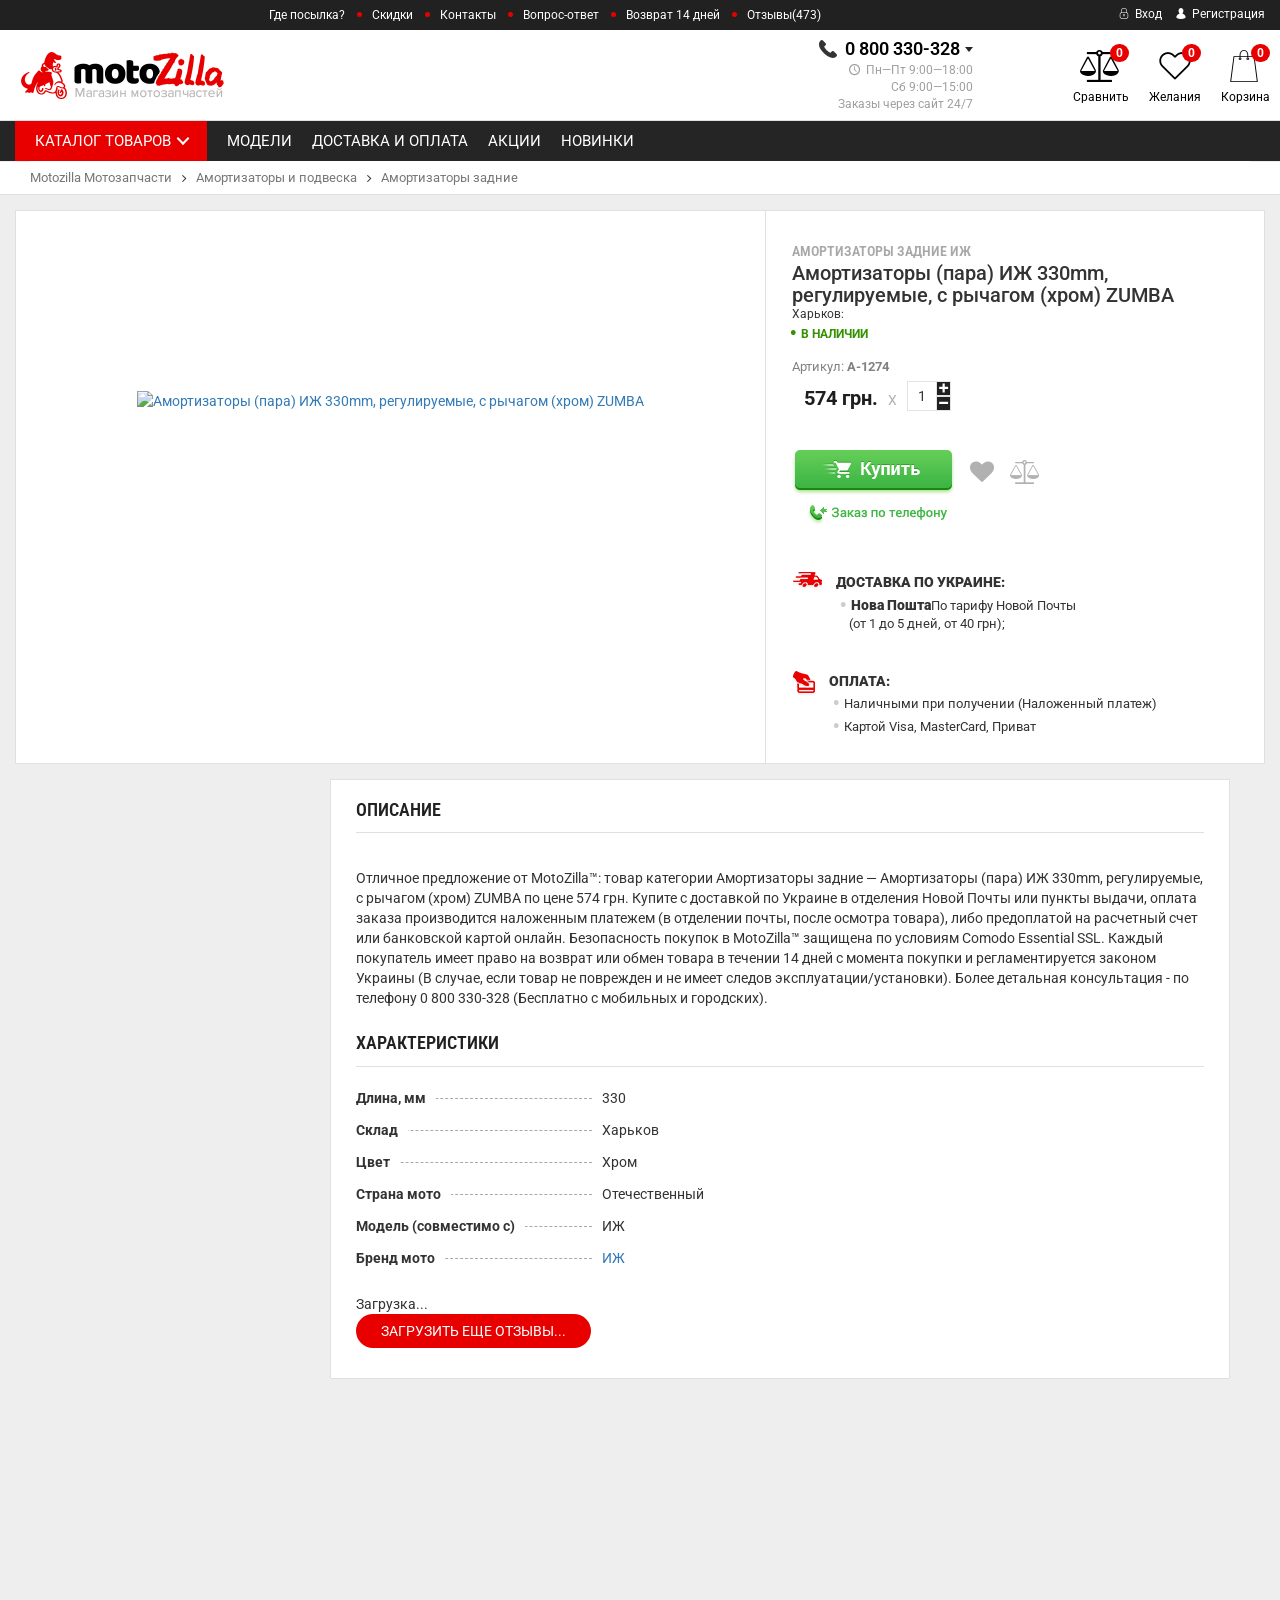
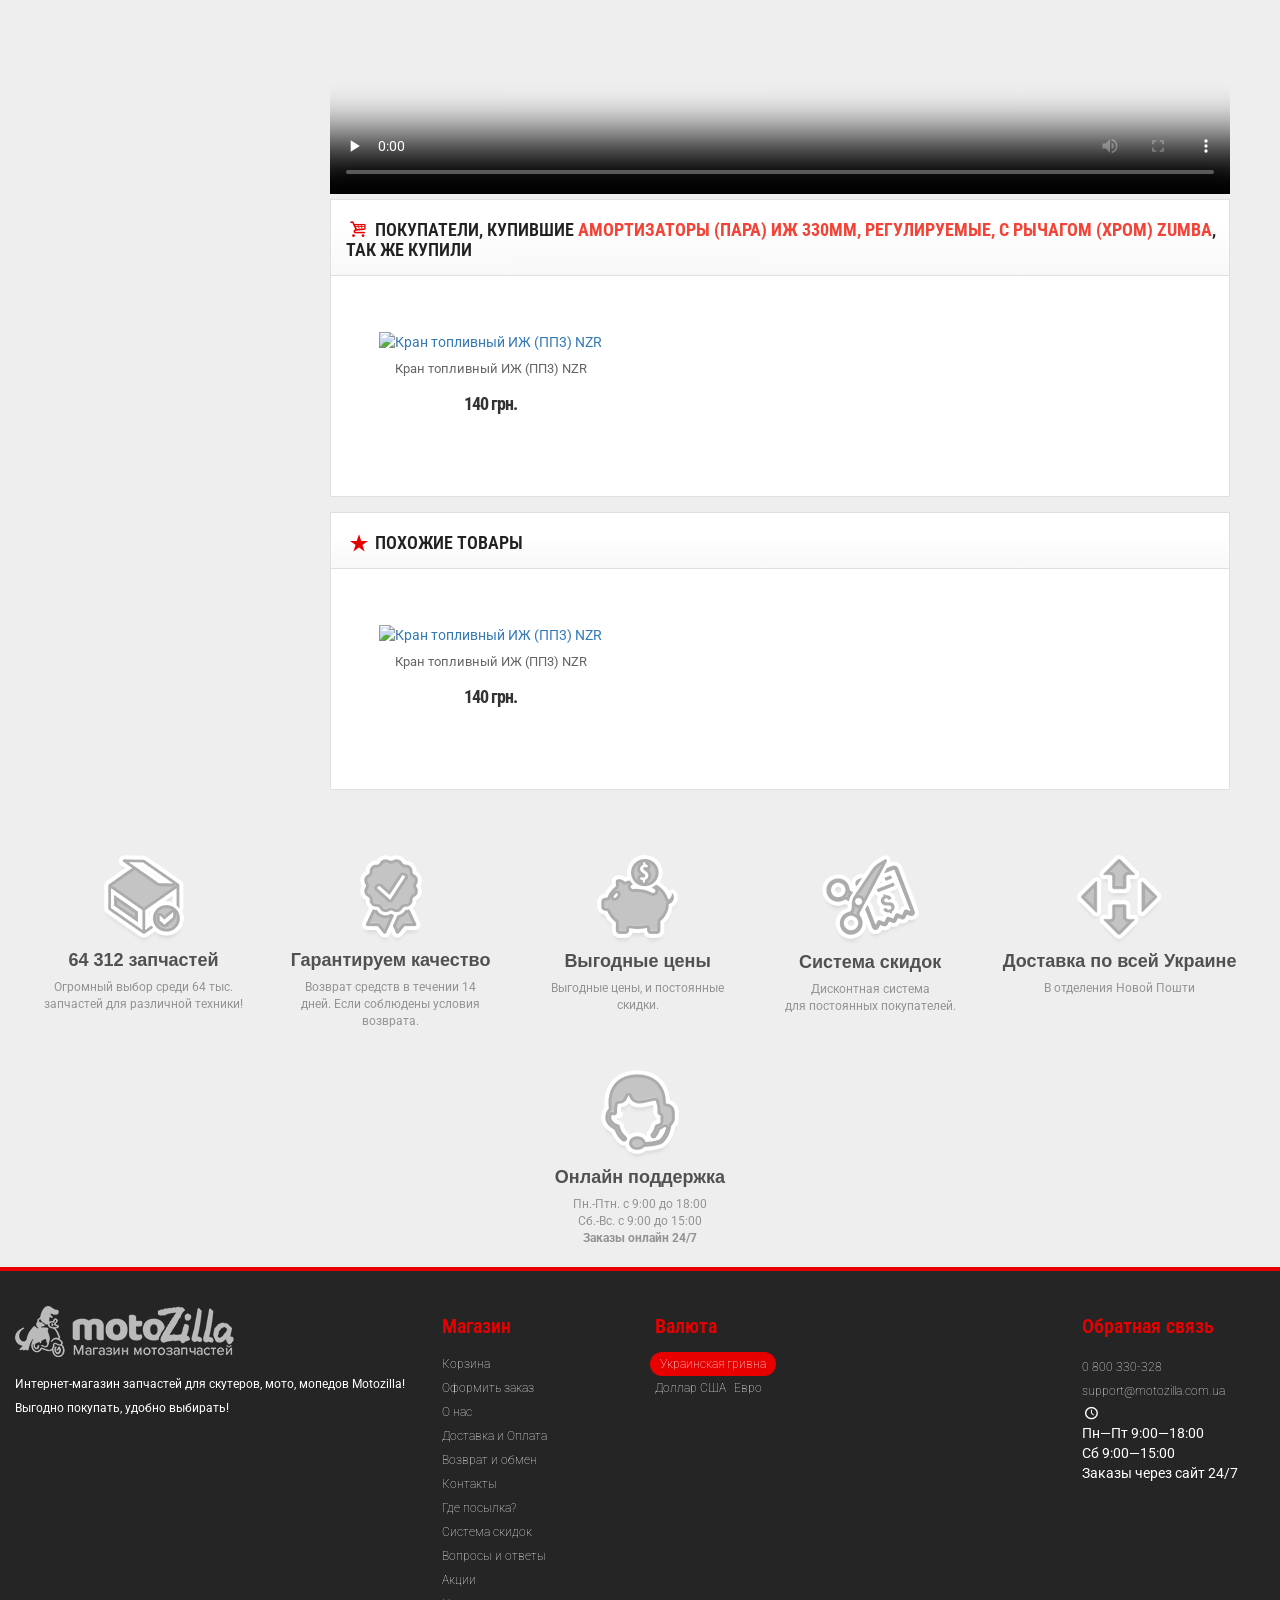
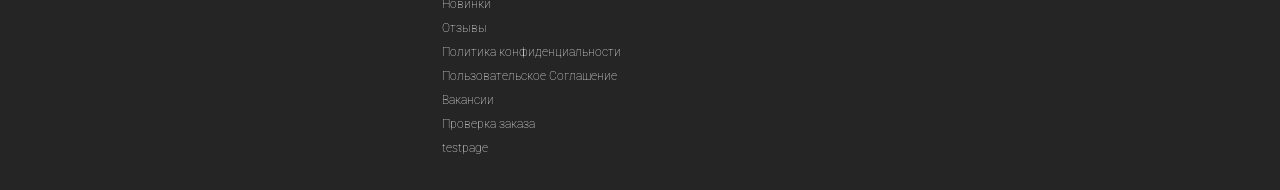
==== moto/products/product/index.html @ 76feca78 "Add files via upload" ====
<!DOCTYPE html>
 <html lang="ru">


 <head>
     <meta http-equiv="Content-Type" content="text/html; charset=utf-8" />
     <meta name="viewport" content="width=device-width, initial-scale=1" />

     <title>🏍️ MotoZilla - Интернет-магазин Мотозапчастей для Китайских мопедов, Японских скутеров и Советских
         мотоциклов</title> <!-- тут невидимый эмоджи перед тайтлом -->
     <meta name="Keywords" content="" />
     <meta name="Description"
         content="⚙️ Запчасти на мопеды, скутера и мотоциклы по Низким Ценам - оптом и в розницу. Интернет-магазин новых деталей для ремонта Японской, Китайской и Советской мототехники. ⭐ Скидки до -30%! ⭐ Быстрая доставка! ⭐ Более 20 тыс. товаров!" />
     <meta name="theme-color" content="#e80000">
     <meta name="verify-reformal" content="30b357a78d118bc564209ee7" />


     <link rel="shortcut icon" href="../../img/favicon.png" />
     <!-- rss -->
     <!-- <link rel="alternate" type="application/rss+xml" title="Motozilla" href="https://motozilla.com.ua/blog/rss/"> -->

     <script src="https://code.jquery.com/jquery-3.5.1.min.js"
         integrity="sha256-9/aliU8dGd2tb6OSsuzixeV4y/faTqgFtohetphbbj0=" crossorigin="anonymous"></script>
     <!--bootstrap -->
     <link href="../../assets/css/bootstrap.min.css" rel="stylesheet" type="text/css" />
     <!--epika styles -->
     <link href="../../assets/css/epica-site.css" rel="stylesheet" type="text/css" />
     <link href="../../assets/css/epika.site.css" rel="stylesheet" type="text/css" />


     <link href="https://fonts.googleapis.com/css?family=Roboto+Condensed:700%7CRoboto:400,700&amp;subset=cyrillic"
         rel="stylesheet">
     <link href="../../assets/plugins/customerreviews/css/customerreviews.css" rel="stylesheet">
     <link href="../../assets/plugins/bdg/css/shopBdgPlugin.css" rel="stylesheet">

     <link href="../../assets/css/remodal.css" rel="stylesheet" type="text/css" />
     <link href="../../assets/css/remodal-default-theme.css" rel="stylesheet" type="text/css" />
     <link href="../../assets/css/navi.css" rel="stylesheet" type="text/css" />
     <link href="../../assets/css/icons.css" rel="stylesheet" type="text/css" />
     <link href="../../assets/css/animate.css" rel="stylesheet" type="text/css" />
     <link rel="stylesheet" href="./assets/plugins/bxslider-4-4.2.12/jquery.bxslider.min.css">

     <script type="text/javascript" src="../../assets/js/jquery-1.11.1.min.js"></script>
     <script type="text/javascript" src="../../assets/js/jquery-migrate-1.2.1.min.js"></script>
     <script type="text/javascript" src="../../assets/js/jquery.maskedinput.min.js"></script>
     <script src="../../assets/plugins/bdg/js/jquery.colorhelpers.js"></script>
     <script src="../../assets/plugins/bdg/js/shopBdgPlugin.js"></script>


     <!-- shop app css -->
     <!-- <link href="/wa-data/public/site/themes/epika/assets/main/reviews.css" rel="stylesheet" />
        <link href="/wa-data/public/shop/themes/epika/assets/sb/jquery.mCustomScrollbar.min.css"
            rel="stylesheet" />
        <script type="text/javascript" src="/wa-apps/shop/js/lazy.load.js?v8.10.0.1593255496"></script>
        <script type="text/javascript"
            src="/wa-data/public/shop/themes/epika/assets/sb/jquery.mCustomScrollbar.concat.min.js?v8.10.0.1593255496">
        </script> -->




     <!-- plugin hook: 'frontend_head' -->

     <link rel="stylesheet" href="../../assets/css/storequickorder.css">
     <style>
         /* Стиль отвечающий за кнопку "Заказать" в диалоговом окне */
         #storequickorder input.submit-button {
             /* width: 96%; margin-left: 2%; - кнопка во всю ширину */
         }


         /* Стиль названий полей в диалоговом окне */
         #storequickorder div.wa-name {
             /* text-align: right; - прижимает название к праву */
         }
     </style>
     <script type="text/javascript" src="../../assets/plugins/storequickorder/js/storequickorder.js">
     </script>
     <script type="text/javascript">
         //function storequickorder_event_order_created() {
         //yaCounterXXXXXX.reachGoal('TARGET_NAME');
         //return true;
         //}
         $(function () {
             $.storequickorder.setOptions({
                 always_show_active_button: false,
                 button_name: "",
                 button_cart_name: "Купить в 1 клик",
                 button_name_not_available: "",
                 window_vert_align: true,
                 window_style_position_absolute: false,
                 window_margin_top: "200",
                 check_stock_delay: "200",
                 yaCounter_enabled: false,
                 ga_enabled: false,
                 yaCounter_id: "",
                 yaCounter_target_name: "",
                 ga_id: "",
                 ga_target_name: ""
             })
         });
     </script>
     <script type="text/javascript">
         document.oncopy = function () {
             var body = document.getElementsByTagName('body')[0],
                 selected, div, template, copytext;

             template = "{copy} мотозилла мотозапчасти - motozilla.com.ua";
             selected = window.getSelection();
             copytext = template.replace('{copy}', selected).replace('{link}', location.href);
             div = document.createElement('div');

             div.style.position = 'absolute';
             div.style.left = '-99999px';

             body.appendChild(div);

             div.innerHTML = copytext;
             selected.selectAllChildren(div);

             setTimeout(function () {
                 body.removeChild(div);
             }, 0);
         };
     </script>
     <script src='../../assets/plugins/vc4phonemask/js/jquery.inputmask.bundle.min.js'></script>
     <script type="text/javascript">
         $(function () {

             $.shopBdgPlugin.init({
                 // расстояние от ярлыка к ярлыку по вертикали в px
                 interval: 35,
                 // уровень прозрачности от 0 до 1
                 transparency: 0.9
             });

         })
     </script>


     <!-- <script>
            (function (w, d, s, h, id) {
                w.roistatProjectId = id;
                w.roistatHost = h;
                var p = d.location.protocol == "https:" ? "https://" : "http://";
                var u = /^.*roistat_visit=[^;]+(.*)?$/.test(d.cookie) ? "/dist/module.js" : "/api/site/1.0/" + id +
                    "/init";
                var js = d.createElement(s);
                js.charset = "UTF-8";
                js.async = 1;
                js.src = p + h + u;
                var js2 = d.getElementsByTagName(s)[0];
                js2.parentNode.insertBefore(js, js2);
            })(window, document, 'script', 'cloud.roistat.com', '95c1de98ad43b6bf8df426286af10719');
        </script> -->



     <!--[if lt IE 9]>
       <script>
           document.createElement('header');
           document.createElement('nav');
           document.createElement('section');
           document.createElement('article');
           document.createElement('aside');
           document.createElement('footer');
           document.createElement('figure');
           document.createElement('hgroup');
           document.createElement('menu');
       </script>
       <![endif]-->
     <!--[if lt IE 8]>
       <script src="http://ie7-js.googlecode.com/svn/version/2.1(beta4)/IE8.js"></script>
       <![endif]-->

     <style>
         .epika .wide_horizontal_menu .cd-dropdown-content>.selected>a {
             color: white
         }

         ;

         .epika header .top-line {
             background: #252525;
         }

         .epika .shop-controls.fixed-pos {
             background-color: #252525;
         }

         .epika header .search-wrapper button {
             background: #252525;
         }

         .epika header .top-line .pages li a:after {
             background-color: #e80000;
         }

         .epika .navigation {
             background-color: #252525;
         }

         .epika .navigation .cd-dropdown-trigger {
             background-color: #e80000;
         }

         .epika footer {
             border-top: 4px solid #e80000;
         }

         .epika header .shop-controls li .badge {
             background-color: #e80000;
         }

         .epika footer {
             background-color: #252525
         }

         .epika footer .widget ul.inline li.selected a {
             background-color: #e80000;
         }

         .epika .button {
             background-color: #e80000;
         }

         .epika .lazyloading-paging .menu-h li.loaded a,
         .lazyloading-paging .menu-h li.selected a {
             background: #e80000;
             border-color: #e80000
         }

         .epika .flexMenu-popup {
             background-color: #252525;
         }

         .epika .cd-dropdown.dropdown-is-active {
             border-bottom-color: #e80000
         }

         .epika .dropdown-menu:before {
             border-color: transparent transparent #252525 transparent;
         }

         .epika header .fly-in-cart .fl-cart-title,
         .epika .cart-body #apply-coupon-code button,
         .scrollbar .handle,
         .ui-slider-horizontal .ui-slider-handle,
         .cd-dropdown-content>.has-children>a.is-active::before,
         .cd-dropdown-content>.has-children>a.is-active::after {
             background: #e80000
         }

         .epika .ui-slider-horizontal .ui-slider-handle:active,
         .epika .cart-form .options .option.selected {
             border-color: #e80000
         }

         @media only screen and (min-width: 1024px) {
             nav .cd-dropdown-content>li.selected>a {
                 background: #e80000;
             }

             .wide_horizontal_menu .flexMenu-viewMore .flexMenu-popup a:hover,
             .wide_horizontal_menu .cd-dropdown-content>li>a:hover {
                 background: #e80000 !important;
             }

             .wide_horizontal_menu .flexMenu-viewMore>a {
                 background: #e80000 !important;
             }
         }


         .epika .dropdown-menu,
         .epika .tags .tag,
         .epika .tags .tag:after {
             background-color: #252525;
         }

         @media only screen and (min-width: 320px) {
             .cd-dropdown {
                 background-color: #252525;
             }
         }

         .epika .dropdown-menu li a:hover,
         .ui-slider-range,
         .epika footer .widget label.selected,
         .epika .cart-form .options .option.selected,
         .epika .tags .tag:hover,
         .epika .tags .tag:hover:after,
         .epika .controls button.add-to-cart-btn,
         .epika .cart-body h1,
         .epika .show-filter-button,
         .epika .cd-dropdown h2,
         .blog .sidebar .search-wrapper button,
         .site .sidebar .search-wrapper button,
         .photo .sidebar .search-wrapper button {
             background-color: #e80000;
         }

         .epika header .fly-in-cart .fly-in-cart-item .item-name a .item-price,
         .epika header .fly-in-cart .fl-cart-in .total .t-discount,
         .epika .cart-body .cart-totals .t-discount,
         .epika .add2cart .price,
         .epika .tabpanel .nav-tabs li.active a,
         .epika .product-information section.related h2 span i,
         .epika .product-information section.related h2 span strong.add-to-cart-btn,
         .epika .breadcrumbs a:hover,
         .blog .content section.post h3 a,
         .epika .remodal .product-info .image-container .go-to-product {
             color: #e80000
         }

         @media only screen and (min-width: 1024px) {
             .cd-dropdown {
                 background-color: white;
             }

             .epika .wide_horizontal_menu .cd-dropdown-content>li>a,
             .epika .navigation ul.pages>li>a {
                 color: ;
             }

             .epika .wide_horizontal_menu .cd-dropdown-content>li>a .more-cat:before,
             .epika .wide_horizontal_menu .cd-dropdown-content>li>a .more-cat:after {
                 background: ;
             }

             .epika .wide_horizontal_menu .cd-dropdown-content>li.flexMenu-viewMore>a {
                 color: white;
             }

             .epika .wide_horizontal_menu .cd-dropdown-content>li.selected>a .more-cat:before,
             .epika .wide_horizontal_menu .cd-dropdown-content>li.selected>a .more-cat:after,
             .epika .wide_horizontal_menu .cd-dropdown-content>li>a.is-active .more-cat:before,
             .epika .wide_horizontal_menu .cd-dropdown-content>li>a.is-active .more-cat:after {
                 background: white;
             }

             .wide_horizontal_menu .cd-dropdown-content>.has-children>a.is-active {
                 background-color: #e80000;
             }

             .no-touch .cd-dropdown-content>li:not(.has-children) a:hover,
             .cd-dropdown-content .cd-dropdown-gallery .cd-dropdown-item,
             .cd-dropdown-content .cd-dropdown-icons .cd-dropdown-item,
             .cd-dropdown-content .cd-secondary-dropdown>li>a,
             .cd-dropdown-content .see-all a,
             .no-touch .cd-dropdown-content .cd-secondary-dropdown a:hover {
                 color: #e80000
             }

             .cd-dropdown-content>.has-children>a.is-active {
                 box-shadow: inset 2px 0 0 #e80000;
                 color: #e80000
             }
         }

         .filter-param .group .item {
             width: 100% !important;
         }

         .epika footer {
             border-color: #e80000
         }

         .epika footer h5 {
             color: #e80000
         }

         .epika footer .widget ul li a:hover,
         .epika footer .widget label:hover {
             color: #ffab02
         }

         .epika footer .widget ul li.selected a:hover,
         .epika footer .widget label.selected:hover {
             color: white
         }

         body.epika {
             background-color: #ffffff
         }

         .catalog-item.outofstock img {
             filter: grayscale(100%);
             opacity: 0.7;
         }
     </style>
     <meta name="wa-expert-hash" content="e46fa5da26aeafb91059933a313fa8dc187370b" />
 </head>

 <body class="epika googlefonts-plugin  ">
     <div style="display:none" class="comparison-preview">
         <div class="wrap">
             <div class="container-fluid">
                 <ul class="products">
                     <li class="compare-control">
                         <div class="flex fl-center compare-button">
                             <div>
                                 <a href="/compare/" class="bt-def white"><span>Сравнить</span></a>
                                 <a href="#" class="bt-def white clear-compare"><span>Очистить</span></a>
                             </div>
                         </div>
                     </li>
                 </ul>
             </div>
         </div>
     </div>


     <!-- Предупреждение в шапке -->



     <header>
         <div class="top-line">
             <div class="container">
                 <div class="row">
                     <div class="e-space apps">




                         <ul class="pages" style="display: initial;">
                             <li class="item"><a href="/gde-posylka/">Где посылка?</a></li>
                             <li class="item"><a href="/sis/">Скидки</a></li>
                             <li class="item"><a href="/kontakty/">Контакты</a></li>
                             <li class="item"><a href="/faq/">Вопрос-ответ</a></li>
                             <li class="item"><a href="/vozvrat/">Возврат 14 дней</a></li>
                             <li class="item"><a href="/otzyvy/">Отзывы(473)</a></li>

                         </ul>

                     </div>

                     <div class="e-space user-login">
                         <!-- user auth -->
                         <ul class="auth">
                             <li><a class="login" href="/login/"><i class="icon-auth"></i> Вход</a></li>
                             <li><a class="login register" href="/signup/"><i class="icon-user"></i> Регистрация</a>
                             </li>
                         </ul>
                     </div>
                 </div>
             </div>
         </div>


         <div class="container">
             <div class="head-controller row">
                 <div class="ep-logo">
                     <h2 class="logo">
                         <a href="/">
                             <img src="../../img/logo.png" alt="Motozilla"
                                 id="logo" />
                         </a>
                     </h2>
                 </div>

                 <div class="ep-contact ">
                     <ul>
                         <li class="ep-phone"><i class="icon-phone"></i>
                             <span class="dropdown-outer"><strong><a class="phone-extra" href="tel:0 800 330-328">0 800
                                         330-328</a></strong><i class="phones-triangle"></i>
                                 <div class="phones-dropdown dropdown">

                                     <a href="tel:+380979950004" class="phone-extra">(097) 99-500-04 <i
                                             class="sprite sprite-kievstar"></i></a>
                                     <a href="tel:+380665650004" class="phone-extra">(066) 56-500-04 <i
                                             class="sprite sprite-vodafone"></i></a><br>
                                     <a href="tel:+380931705691" class="phone-extra">(093) 17-056-91 <i
                                             class="sprite sprite-lifecell"></i></a>
                                     <a href="tel:0443336208" class="phone-extra">044 333-62-08</a>
                                     <a href="mailto:info@motozilla.com.ua" class="email">support@motozilla.com.ua</a>
                                     <span class="green-text">Заказы через сайт 24/7</span>
                                 </div>
                             </span>
                         </li>
                         <li class="ep-worktime"><span class="hint"><i class="icon-clock"></i><!-- Пн—Вс 00:00—23:59,-->
                                 Пн—Пт 9:00—18:00<br>
                                 Сб 9:00—15:00<br>
                                 Заказы через сайт 24/7</span></li>
                         <li></li>
                     </ul>
                 </div>

                 <!-- <div class="js-searchpro__field-wrapper" id="searchpro-field-wrapper-5ef728ed31234" >
		<div class="js-searchpro__field" style="display: none;">
	<div class="searchpro__field">
	<div class="searchpro__field-container js-searchpro__field-container">
		<div class="searchpro__field-input-container">
			<input class="searchpro__field-input js-searchpro__field-input" autocomplete="off"
			       placeholder="Введите запрос..."/>
			<div class="searchpro__field-clear-button js-searchpro__field-clear-button" style="display: none;"></div>
		</div>
				<div class="searchpro__field-button-container">
			<div class="searchpro__field-button js-searchpro__field-button">Найти</div>
		</div>
	</div>
</div>

</div>
<script type="text/javascript">
	(function($) {
		var create_field = function(field) {
			new field('searchpro-field-wrapper-5ef728ed31234', {"dropdown_status":true,"category_status":false,"dropdown_min_length":3,"history_cookie_key":"shop_searchpro_search_history","popular_status":true,"popular_max_count":5,"history_status":true,"history_search_status":true,"history_max_count":5,"clear_button_status":true,"helper_dropdown":{"current":"<div class=\"searchpro__dropdown\">\n\t<div class=\"searchpro__dropdown-group searchpro__dropdown-group-history\">\n\t\t\t\t\t<div class=\"searchpro__dropdown-group-title\">\n\t\t\t\t\u041f\u043e\u043f\u0443\u043b\u044f\u0440\u043d\u044b\u0435 \u0437\u0430\u043f\u0440\u043e\u0441\u044b\n\t\t\t<\/div>\n\t\t\t<div class=\"searchpro__dropdown-group-entities js-searchpro__dropdown-entities\">\n\t\t\t\t\t\t\t\t\t<a class=\"searchpro__dropdown-entity js-searchpro__dropdown-entity\"\n\t\t\t\t\t   data-action=\"value:data-value\" data-value=\"\u044f\u0432\u0430\" href=\"\/search\/%D1%8F%D0%B2%D0%B0\/\">\n\t\t\t\t\t\t\u044f\u0432\u0430\n\n\t\t\t\t\t\t\t\t\t\t\t<\/a>\n\t\t\t\t\t\t\t\t\t<a class=\"searchpro__dropdown-entity js-searchpro__dropdown-entity\"\n\t\t\t\t\t   data-action=\"value:data-value\" data-value=\"suzuki\" href=\"\/search\/suzuki\/\">\n\t\t\t\t\t\tsuzuki\n\n\t\t\t\t\t\t\t\t\t\t\t<\/a>\n\t\t\t\t\t\t\t\t\t<a class=\"searchpro__dropdown-entity js-searchpro__dropdown-entity\"\n\t\t\t\t\t   data-action=\"value:data-value\" data-value=\"\u0438\u0436\" href=\"\/search\/%D0%B8%D0%B6\/\">\n\t\t\t\t\t\t\u0438\u0436\n\n\t\t\t\t\t\t\t\t\t\t\t<\/a>\n\t\t\t\t\t\t\t\t\t<a class=\"searchpro__dropdown-entity js-searchpro__dropdown-entity\"\n\t\t\t\t\t   data-action=\"value:data-value\" data-value=\"\u043f\u043b\u0430\u0441\u0442\u0438\u043a\" href=\"\/search\/%D0%BF%D0%BB%D0%B0%D1%81%D1%82%D0%B8%D0%BA\/\">\n\t\t\t\t\t\t\u043f\u043b\u0430\u0441\u0442\u0438\u043a\n\n\t\t\t\t\t\t\t\t\t\t\t<\/a>\n\t\t\t\t\t\t\t\t\t<a class=\"searchpro__dropdown-entity js-searchpro__dropdown-entity\"\n\t\t\t\t\t   data-action=\"value:data-value\" data-value=\"\u043c\u0438\u043d\u0441\u043a\" href=\"\/search\/%D0%BC%D0%B8%D0%BD%D1%81%D0%BA\/\">\n\t\t\t\t\t\t\u043c\u0438\u043d\u0441\u043a\n\n\t\t\t\t\t\t\t\t\t\t\t<\/a>\n\t\t\t\t\t\t\t<\/div>\n\t\t\t\t<div class=\"js-searchpro__dropdown-history\">\n\t\t\t\t\t<\/div>\n\t<\/div>\n<\/div>\n","template":"<div class=\"searchpro__dropdown\">\n\t<div class=\"searchpro__dropdown-group searchpro__dropdown-group-history\">\n\t\t\t\t\t<div class=\"searchpro__dropdown-group-title\">\n\t\t\t\t\u041f\u043e\u043f\u0443\u043b\u044f\u0440\u043d\u044b\u0435 \u0437\u0430\u043f\u0440\u043e\u0441\u044b\n\t\t\t<\/div>\n\t\t\t<div class=\"searchpro__dropdown-group-entities js-searchpro__dropdown-entities\">\n\t\t\t\t\t\t\t\t\t<a class=\"searchpro__dropdown-entity js-searchpro__dropdown-entity\"\n\t\t\t\t\t   data-action=\"value:data-value\" data-value=\"\u044f\u0432\u0430\" href=\"\/search\/%D1%8F%D0%B2%D0%B0\/\">\n\t\t\t\t\t\t\u044f\u0432\u0430\n\n\t\t\t\t\t\t\t\t\t\t\t<\/a>\n\t\t\t\t\t\t\t\t\t<a class=\"searchpro__dropdown-entity js-searchpro__dropdown-entity\"\n\t\t\t\t\t   data-action=\"value:data-value\" data-value=\"suzuki\" href=\"\/search\/suzuki\/\">\n\t\t\t\t\t\tsuzuki\n\n\t\t\t\t\t\t\t\t\t\t\t<\/a>\n\t\t\t\t\t\t\t\t\t<a class=\"searchpro__dropdown-entity js-searchpro__dropdown-entity\"\n\t\t\t\t\t   data-action=\"value:data-value\" data-value=\"\u0438\u0436\" href=\"\/search\/%D0%B8%D0%B6\/\">\n\t\t\t\t\t\t\u0438\u0436\n\n\t\t\t\t\t\t\t\t\t\t\t<\/a>\n\t\t\t\t\t\t\t\t\t<a class=\"searchpro__dropdown-entity js-searchpro__dropdown-entity\"\n\t\t\t\t\t   data-action=\"value:data-value\" data-value=\"\u043f\u043b\u0430\u0441\u0442\u0438\u043a\" href=\"\/search\/%D0%BF%D0%BB%D0%B0%D1%81%D1%82%D0%B8%D0%BA\/\">\n\t\t\t\t\t\t\u043f\u043b\u0430\u0441\u0442\u0438\u043a\n\n\t\t\t\t\t\t\t\t\t\t\t<\/a>\n\t\t\t\t\t\t\t\t\t<a class=\"searchpro__dropdown-entity js-searchpro__dropdown-entity\"\n\t\t\t\t\t   data-action=\"value:data-value\" data-value=\"\u043c\u0438\u043d\u0441\u043a\" href=\"\/search\/%D0%BC%D0%B8%D0%BD%D1%81%D0%BA\/\">\n\t\t\t\t\t\t\u043c\u0438\u043d\u0441\u043a\n\n\t\t\t\t\t\t\t\t\t\t\t<\/a>\n\t\t\t\t\t\t\t<\/div>\n\t\t\t\t<div class=\"js-searchpro__dropdown-history\">\n\t\t\t\t\t\t\t<div class=\"searchpro__dropdown-group-title\">\n\t\t\t\t\t\u0418\u0441\u0442\u043e\u0440\u0438\u044f \u0437\u0430\u043f\u0440\u043e\u0441\u043e\u0432\n\t\t\t\t<\/div>\n\t\t\t\t<div class=\"searchpro__dropdown-group-entities js-searchpro__dropdown-entities\">\n\t\t\t\t\t\t\t\t\t\t\t<a class=\"searchpro__dropdown-entity js-searchpro__dropdown-entity\"\n\t\t\t\t\t\t   data-action=\"value:data-value\" data-value=\"\" href=\"\/search\/%QUERY%\/\">\n\t\t\t\t\t<span class=\"js-searchpro__dropdown-entity_query\">\n\t\t\t\t\t\t\n\t\t\t\t\t<\/span>\n\t\t\t\t\t\t\t\t\t\t\t\t\t\t\t<div class=\"searchpro__dropdown-entity_delete-button js-searchpro__dropdown-entity_delete-button\">\n\t\t\t\t\t\t\t\t\t\u0423\u0434\u0430\u043b\u0438\u0442\u044c\n\t\t\t\t\t\t\t\t<\/div>\n\t\t\t\t\t\t\t\t\t\t\t\t\t<\/a>\n\t\t\t\t\t\t\t\t\t<\/div>\n\t\t\t\t\t<\/div>\n\t<\/div>\n<\/div>\n"}});
		};

		if(window.shop_searchpro_field) {
			create_field(window.shop_searchpro_field);
			return;
		}

		$(document).on('shop-searchpro-field-loaded', function(e, field) {
			create_field(field);
		});
	})(jQuery);
</script>

	</div>
 <script type="text/javascript" src="https://motozilla.com.ua/searchpro-plugin/config/?v1.2.2.1593256173?1728464379"></script> <script type="text/javascript"> (function() { window.shop_searchpro.loader.loadJs('/wa-apps/shop/plugins/searchpro/js/frontend.field.js?v1.2.2.1593256173', 'field', null); window.shop_searchpro.loader.loadCss('https://motozilla.com.ua/wa-data/public/shop/plugins/searchpro/stylesheet/epika/field.css?1590144546'); window.shop_searchpro.loader.loadCss('https://motozilla.com.ua/wa-data/public/shop/themes/epika/searchpro_plugin_field.css?v1.2.2.1593256173'); })(); </script>  плагин поиска -->
                 <div class="ep-search">
                     <form method="get" action="/search/" class="search search-form">
                         <div class="search-wrapper">
                             <div class="js-searchpro__field-wrapper" id="searchpro-field-wrapper-5ef728ed38929">
                                 <div class="js-searchpro__field" style="display: none;">
                                     <div class="searchpro__field">
                                         <div class="searchpro__field-container js-searchpro__field-container">
                                             <div class="searchpro__field-input-container">
                                                 <input class="searchpro__field-input js-searchpro__field-input"
                                                     autocomplete="off" placeholder="Введите запрос..." />
                                                 <div class="searchpro__field-clear-button js-searchpro__field-clear-button"
                                                     style="display: none;"></div>
                                             </div>
                                             <div class="searchpro__field-button-container">
                                                 <div class="searchpro__field-button js-searchpro__field-button">Найти
                                                 </div>
                                             </div>
                                         </div>
                                     </div>

                                 </div>
                                 <script type="text/javascript">
                                     (function ($) {
                                         var create_field = function (field) {
                                             new field('searchpro-field-wrapper-5ef728ed38929', {
                                                 "dropdown_status": true,
                                                 "category_status": false,
                                                 "dropdown_min_length": 3,
                                                 "history_cookie_key": "shop_searchpro_search_history",
                                                 "popular_status": true,
                                                 "popular_max_count": 5,
                                                 "history_status": true,
                                                 "history_search_status": true,
                                                 "history_max_count": 5,
                                                 "clear_button_status": true,
                                                 "helper_dropdown": {
                                                     "current": "<div class=\"searchpro__dropdown\">\n\t<div class=\"searchpro__dropdown-group searchpro__dropdown-group-history\">\n\t\t\t\t\t<div class=\"searchpro__dropdown-group-title\">\n\t\t\t\t\u041f\u043e\u043f\u0443\u043b\u044f\u0440\u043d\u044b\u0435 \u0437\u0430\u043f\u0440\u043e\u0441\u044b\n\t\t\t<\/div>\n\t\t\t<div class=\"searchpro__dropdown-group-entities js-searchpro__dropdown-entities\">\n\t\t\t\t\t\t\t\t\t<a class=\"searchpro__dropdown-entity js-searchpro__dropdown-entity\"\n\t\t\t\t\t   data-action=\"value:data-value\" data-value=\"\u044f\u0432\u0430\" href=\"\/search\/%D1%8F%D0%B2%D0%B0\/\">\n\t\t\t\t\t\t\u044f\u0432\u0430\n\n\t\t\t\t\t\t\t\t\t\t\t<\/a>\n\t\t\t\t\t\t\t\t\t<a class=\"searchpro__dropdown-entity js-searchpro__dropdown-entity\"\n\t\t\t\t\t   data-action=\"value:data-value\" data-value=\"suzuki\" href=\"\/search\/suzuki\/\">\n\t\t\t\t\t\tsuzuki\n\n\t\t\t\t\t\t\t\t\t\t\t<\/a>\n\t\t\t\t\t\t\t\t\t<a class=\"searchpro__dropdown-entity js-searchpro__dropdown-entity\"\n\t\t\t\t\t   data-action=\"value:data-value\" data-value=\"\u0438\u0436\" href=\"\/search\/%D0%B8%D0%B6\/\">\n\t\t\t\t\t\t\u0438\u0436\n\n\t\t\t\t\t\t\t\t\t\t\t<\/a>\n\t\t\t\t\t\t\t\t\t<a class=\"searchpro__dropdown-entity js-searchpro__dropdown-entity\"\n\t\t\t\t\t   data-action=\"value:data-value\" data-value=\"\u043f\u043b\u0430\u0441\u0442\u0438\u043a\" href=\"\/search\/%D0%BF%D0%BB%D0%B0%D1%81%D1%82%D0%B8%D0%BA\/\">\n\t\t\t\t\t\t\u043f\u043b\u0430\u0441\u0442\u0438\u043a\n\n\t\t\t\t\t\t\t\t\t\t\t<\/a>\n\t\t\t\t\t\t\t\t\t<a class=\"searchpro__dropdown-entity js-searchpro__dropdown-entity\"\n\t\t\t\t\t   data-action=\"value:data-value\" data-value=\"\u043c\u0438\u043d\u0441\u043a\" href=\"\/search\/%D0%BC%D0%B8%D0%BD%D1%81%D0%BA\/\">\n\t\t\t\t\t\t\u043c\u0438\u043d\u0441\u043a\n\n\t\t\t\t\t\t\t\t\t\t\t<\/a>\n\t\t\t\t\t\t\t<\/div>\n\t\t\t\t<div class=\"js-searchpro__dropdown-history\">\n\t\t\t\t\t<\/div>\n\t<\/div>\n<\/div>\n",
                                                     "template": "<div class=\"searchpro__dropdown\">\n\t<div class=\"searchpro__dropdown-group searchpro__dropdown-group-history\">\n\t\t\t\t\t<div class=\"searchpro__dropdown-group-title\">\n\t\t\t\t\u041f\u043e\u043f\u0443\u043b\u044f\u0440\u043d\u044b\u0435 \u0437\u0430\u043f\u0440\u043e\u0441\u044b\n\t\t\t<\/div>\n\t\t\t<div class=\"searchpro__dropdown-group-entities js-searchpro__dropdown-entities\">\n\t\t\t\t\t\t\t\t\t<a class=\"searchpro__dropdown-entity js-searchpro__dropdown-entity\"\n\t\t\t\t\t   data-action=\"value:data-value\" data-value=\"\u044f\u0432\u0430\" href=\"\/search\/%D1%8F%D0%B2%D0%B0\/\">\n\t\t\t\t\t\t\u044f\u0432\u0430\n\n\t\t\t\t\t\t\t\t\t\t\t<\/a>\n\t\t\t\t\t\t\t\t\t<a class=\"searchpro__dropdown-entity js-searchpro__dropdown-entity\"\n\t\t\t\t\t   data-action=\"value:data-value\" data-value=\"suzuki\" href=\"\/search\/suzuki\/\">\n\t\t\t\t\t\tsuzuki\n\n\t\t\t\t\t\t\t\t\t\t\t<\/a>\n\t\t\t\t\t\t\t\t\t<a class=\"searchpro__dropdown-entity js-searchpro__dropdown-entity\"\n\t\t\t\t\t   data-action=\"value:data-value\" data-value=\"\u0438\u0436\" href=\"\/search\/%D0%B8%D0%B6\/\">\n\t\t\t\t\t\t\u0438\u0436\n\n\t\t\t\t\t\t\t\t\t\t\t<\/a>\n\t\t\t\t\t\t\t\t\t<a class=\"searchpro__dropdown-entity js-searchpro__dropdown-entity\"\n\t\t\t\t\t   data-action=\"value:data-value\" data-value=\"\u043f\u043b\u0430\u0441\u0442\u0438\u043a\" href=\"\/search\/%D0%BF%D0%BB%D0%B0%D1%81%D1%82%D0%B8%D0%BA\/\">\n\t\t\t\t\t\t\u043f\u043b\u0430\u0441\u0442\u0438\u043a\n\n\t\t\t\t\t\t\t\t\t\t\t<\/a>\n\t\t\t\t\t\t\t\t\t<a class=\"searchpro__dropdown-entity js-searchpro__dropdown-entity\"\n\t\t\t\t\t   data-action=\"value:data-value\" data-value=\"\u043c\u0438\u043d\u0441\u043a\" href=\"\/search\/%D0%BC%D0%B8%D0%BD%D1%81%D0%BA\/\">\n\t\t\t\t\t\t\u043c\u0438\u043d\u0441\u043a\n\n\t\t\t\t\t\t\t\t\t\t\t<\/a>\n\t\t\t\t\t\t\t<\/div>\n\t\t\t\t<div class=\"js-searchpro__dropdown-history\">\n\t\t\t\t\t\t\t<div class=\"searchpro__dropdown-group-title\">\n\t\t\t\t\t\u0418\u0441\u0442\u043e\u0440\u0438\u044f \u0437\u0430\u043f\u0440\u043e\u0441\u043e\u0432\n\t\t\t\t<\/div>\n\t\t\t\t<div class=\"searchpro__dropdown-group-entities js-searchpro__dropdown-entities\">\n\t\t\t\t\t\t\t\t\t\t\t<a class=\"searchpro__dropdown-entity js-searchpro__dropdown-entity\"\n\t\t\t\t\t\t   data-action=\"value:data-value\" data-value=\"\" href=\"\/search\/%QUERY%\/\">\n\t\t\t\t\t<span class=\"js-searchpro__dropdown-entity_query\">\n\t\t\t\t\t\t\n\t\t\t\t\t<\/span>\n\t\t\t\t\t\t\t\t\t\t\t\t\t\t\t<div class=\"searchpro__dropdown-entity_delete-button js-searchpro__dropdown-entity_delete-button\">\n\t\t\t\t\t\t\t\t\t\u0423\u0434\u0430\u043b\u0438\u0442\u044c\n\t\t\t\t\t\t\t\t<\/div>\n\t\t\t\t\t\t\t\t\t\t\t\t\t<\/a>\n\t\t\t\t\t\t\t\t\t<\/div>\n\t\t\t\t\t<\/div>\n\t<\/div>\n<\/div>\n"
                                                 }
                                             });
                                         };

                                         if (window.shop_searchpro_field) {
                                             create_field(window.shop_searchpro_field);
                                             return;
                                         }

                                         $(document).on('shop-searchpro-field-loaded', function (e, field) {
                                             create_field(field);
                                         });
                                     })(jQuery);
                                 </script>

                             </div>
                             <script type="text/javascript"
                                 src="https://motozilla.com.ua/searchpro-plugin/config/?v1.2.2.1593256173?1734601318">
                             </script>
                             <script type="text/javascript">
                                 (function () {
                                     window.shop_searchpro.loader.loadJs(
                                         '/wa-apps/shop/plugins/searchpro/js/frontend.field.js?v1.2.2.1593256173',
                                         'field', null);
                                     window.shop_searchpro.loader.loadCss(
                                         'https://motozilla.com.ua/wa-data/public/shop/plugins/searchpro/stylesheet/epika/field.css?1590144546'
                                     );
                                     window.shop_searchpro.loader.loadCss(
                                         'https://motozilla.com.ua/wa-data/public/shop/themes/epika/searchpro_plugin_field.css?v1.2.2.1593256173'
                                     );
                                 })();
                             </script>
                             <!-- 
                                                                        <input id="search" type="search" name="query" autocomplete="off"  placeholder="Найти товары">
                        <div id="model_search" style="display:none;">
                            <div class="current">На всё</div>
                            <div class="dropdown">
                                <div class="option">На всё</div>
                                                                    <div class="option">Китай</div>
                                                                    <div class="option">Delta</div>
                                                                    <div class="option">Alpha</div>
                                                                    <div class="option">Советский</div>
                                                            </div>
                        </div>
                        <button type="submit">Поиск</button>
                         -->
                             <div class="autocomplete-container"></div>

                         </div>
                     </form>
                 </div>

                 <div class="ep-controls">
                     <div class="row">
                         <ul class="shop-controls style_2">
                             <li class="login"><a class="login" href="/login/"><i class="icon-user"></i>
                                     <span>Вход</span></a></li>
                             <li id="compare-leash" class="compare ">
                                 <a href="/compare/">
                                     <span class="badge"><strong>0</strong></span>
                                     <i class="icon-balance-scale"></i>
                                     <span class="desc">Сравнить</span>
                                 </a>
                             </li>
                             <li id="ft_favorites" class="wishlist">
                                 <a href="/search/?get=epikafavorites">
                                     <span class="badge"><strong class="count">0</strong></span>
                                     <i class="icon-heart"></i>
                                     <span class="desc">Желания</span>
                                 </a>
                             </li>
                             <li id="cart" class="cart ">
                                 <a href="#" data-href="/cart/">
                                     <span class="badge cart_count"><strong class="count">0</strong></span>
                                     <i class="icon-shopicon"></i>
                                     <strong class="cart-total" style="font-size: 0;">0 грн.</strong>
                                     <span class="desc">Корзина</span>
                                     <div class="fly-in-mini-cart" style="display: none">
                                         <div class="fly-in-cart">
                                         </div>
                                     </div>
                                 </a>
                             </li>
                         </ul>
                     </div>
                 </div>

             </div>
         </div>
     </header>

     <section class="navigation ">
         <h2 style="display: none">Навигация</h2>
         <div class="container">
             <div class="row">
                 <div class="col-lg-12">
                     <div class="cd-dropdown-wrapper compact_view">
                         <a class="cd-dropdown-trigger" href="#0">Каталог товаров</a>
                         <nav class="cd-dropdown">
                             <h2>Каталог товаров</h2>
                             <a href="#0" class="cd-close">Close</a>
                             <ul class="cd-dropdown-content">

                                 <li class="has-children ">
                                     <a href="/category/zapchasti/"><img class="menulogo"
                                             src="../../img/i_zapchasti.png">
                                         Мотозапчасти <span class="more-cat"></span></a>
                                     <ul class="cd-dropdown-content level-1 default is-hidden">
                                         <li class="go-back"><a href="#0"><span>Назад</span></a></li>
                                         <li class="see-all"><a href="/category/zapchasti/">Смотреть все</a></li>


                                         <li class="has-children">
                                             <a class="cd-dropdown-item" href="/category/Dvigatel/">
                                                 Запчасти двигателя <span class="more-cat"></span> </a>
                                             <ul class="cd-dropdown-content level-2 default is-hidden">
                                                 <li>
                                                     <a class="cd-dropdown-item" href="/category/Porshni/">Поршни </a>
                                                 </li>
                                                 <li>
                                                     <a class="cd-dropdown-item"
                                                         href="/category/Porshnevye-kolca/">Поршневые кольца </a>
                                                 </li>
                                                 <li>
                                                     <a class="cd-dropdown-item"
                                                         href="/category/Porshni-v-sbore/">Поршневые и ЦПГ </a>
                                                 </li>
                                                 <li class="has-children">
                                                     <a class="cd-dropdown-item"
                                                         href="/category/Prokladki-dvigatelja/">Прокладки двигателя
                                                         <span class="more-cat"></span></a>
                                                     <ul class="level-3 default is-hidden">
                                                         <li class="go-back"><a href="#0"><span>Прокладки
                                                                     двигателя</span></a></li>


                                                         <li><a href="/category/prokladki-tsilindra/">Прокладки
                                                                 цилиндра</a></li>
                                                         <li><a href="/category/nabor-prokladok-dvigatelya/">Набор
                                                                 прокладок двигателя</a></li>
                                                         <li><a href="/category/prokladki-golovki-tsilindra/">Прокладки
                                                                 головки цилиндра</a></li>
                                                         <li><a href="/category/prokladki-kartera/">Прокладки
                                                                 картера</a></li>
                                                         <li><a href="/category/prokladki-kryshki-golovki-tsilindra/">Прокладки
                                                                 крышки головки цилиндра</a></li>
                                                         <li><a href="/category/prokladka-kryshki-maslootdelitelnoy/">Прокладка
                                                                 крышки маслоотделительной</a></li>
                                                         <li><a href="/category/prokladki-vodyanoy-pompy/">Прокладки
                                                                 водяной помпы</a></li>
                                                     </ul>
                                                 </li>
                                                 <li class="has-children">
                                                     <a class="cd-dropdown-item"
                                                         href="/category/Kolenvaly-i-shatuny/">Коленвалы и шатуны <span
                                                             class="more-cat"></span></a>
                                                     <ul class="level-3 default is-hidden">
                                                         <li class="go-back"><a href="#0"><span>Коленвалы и
                                                                     шатуны</span></a></li>


                                                         <li><a href="/category/shponki-kolenvala/">Шпонки коленвала</a>
                                                         </li>
                                                         <li><a href="/category/remkomplekt-shatuna/">Ремкомплект
                                                                 шатуна</a></li>
                                                         <li><a href="/category/vtulki-verkhney-golovki-shatuna/">Втулки
                                                                 верхней головки шатуна</a></li>
                                                     </ul>
                                                 </li>
                                                 <li class="has-children">
                                                     <a class="cd-dropdown-item"
                                                         href="/category/Golovki-cilindra/">Головки цилиндра <span
                                                             class="more-cat"></span></a>
                                                     <ul class="level-3 default is-hidden">
                                                         <li class="go-back"><a href="#0"><span>Головки
                                                                     цилиндра</span></a></li>


                                                         <li><a href="/category/napravlyayushchie-golovki-tsilindra/">Направляющие
                                                                 головки цилиндра</a></li>
                                                     </ul>
                                                 </li>
                                                 <li class="has-children">
                                                     <a class="cd-dropdown-item" href="/category/Cepi-dvigatelja/">Цепи
                                                         двигателя <span class="more-cat"></span></a>
                                                     <ul class="level-3 default is-hidden">
                                                         <li class="go-back"><a href="#0"><span>Цепи
                                                                     двигателя</span></a></li>


                                                         <li><a href="/category/natyazhitel-tsepi-grm/">Натяжитель цепи
                                                                 ГРМ и резинки натяжителя</a></li>
                                                     </ul>
                                                 </li>
                                                 <li class="has-children">
                                                     <a class="cd-dropdown-item"
                                                         href="/category/Klapany-dvigatelja/">Клапаны двигателя <span
                                                             class="more-cat"></span></a>
                                                     <ul class="level-3 default is-hidden">
                                                         <li class="go-back"><a href="#0"><span>Клапаны
                                                                     двигателя</span></a></li>


                                                         <li><a href="/category/kryshki-regulirovki-klapanov/">Крышки
                                                                 регулировки клапанов</a></li>
                                                         <li><a href="/category/napravlyayushchie-klapanov/">Направляющие
                                                                 клапанов</a></li>
                                                         <li><a href="/category/pruzhiny-klapanov/">Пружины клапанов</a>
                                                         </li>
                                                     </ul>
                                                 </li>
                                                 <li class="has-children">
                                                     <a class="cd-dropdown-item"
                                                         href="/category/Raspredvaly-dvigatelja/">Распредвалы двигателя
                                                         <span class="more-cat"></span></a>
                                                     <ul class="level-3 default is-hidden">
                                                         <li class="go-back"><a href="#0"><span>Распредвалы
                                                                     двигателя</span></a></li>


                                                         <li><a href="/category/postel-raspredvala/">Постель
                                                                 распредвала</a></li>
                                                     </ul>
                                                 </li>
                                                 <li>
                                                     <a class="cd-dropdown-item"
                                                         href="/category/Maslonasosy-i-smezhnoe/">Маслонасосы и смежное
                                                     </a>
                                                 </li>
                                                 <li class="has-children">
                                                     <a class="cd-dropdown-item"
                                                         href="/category/Kartera-i-kryshki-kartera/">Картера и крышки
                                                         картера <span class="more-cat"></span></a>
                                                     <ul class="level-3 default is-hidden">
                                                         <li class="go-back"><a href="#0"><span>Картера и крышки
                                                                     картера</span></a></li>


                                                         <li><a href="/category/napravlyayushchie-kartera/">Направляющие
                                                                 картера</a></li>
                                                     </ul>
                                                 </li>
                                                 <li>
                                                     <a class="cd-dropdown-item"
                                                         href="/category/maslyanye-shchupy-i-kryshki/">Масляные щупы и
                                                         крышки </a>
                                                 </li>
                                                 <li>
                                                     <a class="cd-dropdown-item"
                                                         href="/category/Dvigateli-v-sbore/">Двигатели в сборе </a>
                                                 </li>
                                                 <li>
                                                     <a class="cd-dropdown-item"
                                                         href="/category/shpilki-tsilindra/">Шпильки цилиндра </a>
                                                 </li>
                                                 <li>
                                                     <a class="cd-dropdown-item"
                                                         href="/category/koromysla-klapanov/">Коромысла клапанов </a>
                                                 </li>
                                                 <li>
                                                     <a class="cd-dropdown-item"
                                                         href="/category/zvezdy-privoda-grm/">Звезды моторные привода
                                                         ГРМ и коленвала </a>
                                                 </li>
                                                 <li>
                                                     <a class="cd-dropdown-item"
                                                         href="/category/paltsy-porshnya/">Пальцы поршня и шатуна </a>
                                                 </li>
                                                 <li>
                                                     <a class="cd-dropdown-item"
                                                         href="/category/uspokoiteli-tsepi/">Успокоители цепи </a>
                                                 </li>
                                                 <li>
                                                     <a class="cd-dropdown-item"
                                                         href="/category/vkladyshi-shatuna/">Вкладыши шатуна </a>
                                                 </li>
                                                 <li class="has-children">
                                                     <a class="cd-dropdown-item"
                                                         href="/category/privod-maslonasosa/">Привод маслонасоса <span
                                                             class="more-cat"></span></a>
                                                     <ul class="level-3 default is-hidden">
                                                         <li class="go-back"><a href="#0"><span>Привод
                                                                     маслонасоса</span></a></li>


                                                         <li><a href="/category/zvezda-privoda-maslonasosa/">Звезда
                                                                 привода маслонасоса</a></li>
                                                         <li><a href="/category/shesternya-privoda-maslonasosa/">Шестерня
                                                                 привода маслонасоса</a></li>
                                                     </ul>
                                                 </li>
                                                 <li>
                                                     <a class="cd-dropdown-item"
                                                         href="/category/glazki-urovnya-masla/">Глазки уровня масла </a>
                                                 </li>
                                                 <li class="has-children">
                                                     <a class="cd-dropdown-item"
                                                         href="/category/vodyanaya-pompa/">Водяная помпа <span
                                                             class="more-cat"></span></a>
                                                     <ul class="level-3 default is-hidden">
                                                         <li class="go-back"><a href="#0"><span>Водяная помпа</span></a>
                                                         </li>


                                                         <li><a href="/category/remkomplekt-vodyanoy-pompy/">Ремкомплект
                                                                 водяной помпы</a></li>
                                                     </ul>
                                                 </li>
                                                 <li>
                                                     <a class="cd-dropdown-item"
                                                         href="/category/tolkateli-grm/">Толкатели ГРМ </a>
                                                 </li>
                                             </ul>
                                         <li class="has-children">
                                             <a class="cd-dropdown-item" href="/category/elektrika/">
                                                 Электрика <span class="more-cat"></span> </a>
                                             <ul class="cd-dropdown-content level-2 default is-hidden">
                                                 <li class="has-children">
                                                     <a class="cd-dropdown-item"
                                                         href="/category/Svechi-zazhiganija/">Свечи зажигания <span
                                                             class="more-cat"></span></a>
                                                     <ul class="level-3 default is-hidden">
                                                         <li class="go-back"><a href="#0"><span>Свечи
                                                                     зажигания</span></a></li>


                                                         <li><a href="/category/nasvechniki/">Насвечники и
                                                                 бронепровода</a></li>
                                                     </ul>
                                                 </li>
                                                 <li class="has-children">
                                                     <a class="cd-dropdown-item"
                                                         href="/category/Generatory-i-magneto/">Генераторы и магнето
                                                         <span class="more-cat"></span></a>
                                                     <ul class="level-3 default is-hidden">
                                                         <li class="go-back"><a href="#0"><span>Генераторы и
                                                                     магнето</span></a></li>


                                                         <li><a href="/category/kryshka-generatora/">Крышка
                                                                 генератора</a></li>
                                                         <li><a href="/category/nakladki-kryshki-generatora/">Накладки
                                                                 крышки генератора</a></li>
                                                         <li><a href="/category/kozhukh-generatora/">Кожух
                                                                 генератора</a></li>
                                                         <li><a href="/category/plastiny-krepleniya-generatora/">Пластины
                                                                 крепления генератора</a></li>
                                                         <li><a href="/category/prokladki-generatora/">Прокладки
                                                                 генератора</a></li>
                                                         <li><a
                                                                 href="/category/rezinka-zashchitnaya-provoda-generatora/">Резинка
                                                                 защитная (провода генератора)</a></li>
                                                     </ul>
                                                 </li>
                                                 <li>
                                                     <a class="cd-dropdown-item" href="/category/Rele/">Реле </a>
                                                 </li>
                                                 <li>
                                                     <a class="cd-dropdown-item"
                                                         href="/category/Kommutatory/">Коммутаторы </a>
                                                 </li>
                                                 <li>
                                                     <a class="cd-dropdown-item" href="/category/ket/">Комутаторы КЭТ
                                                     </a>
                                                 </li>
                                                 <li>
                                                     <a class="cd-dropdown-item"
                                                         href="/category/Zamki-zazhiganija/">Замки зажигания </a>
                                                 </li>
                                                 <li>
                                                     <a class="cd-dropdown-item"
                                                         href="/category/Katushki-zazhiganija/">Катушки зажигания </a>
                                                 </li>
                                                 <li class="has-children">
                                                     <a class="cd-dropdown-item"
                                                         href="/category/Akkumuljatory/">Аккумуляторы <span
                                                             class="more-cat"></span></a>
                                                     <ul class="level-3 default is-hidden">
                                                         <li class="go-back"><a href="#0"><span>Аккумуляторы</span></a>
                                                         </li>


                                                         <li><a href="/category/klemy/">Клемы</a></li>
                                                     </ul>
                                                 </li>
                                                 <li>
                                                     <a class="cd-dropdown-item" href="/category/Startery/">Стартеры
                                                     </a>
                                                 </li>
                                                 <li>
                                                     <a class="cd-dropdown-item" href="/category/Datchiki/">Датчики </a>
                                                 </li>
                                                 <li>
                                                     <a class="cd-dropdown-item" href="/category/Zvuk-i-signaly/">Звук и
                                                         сигналы </a>
                                                 </li>
                                                 <li class="has-children">
                                                     <a class="cd-dropdown-item"
                                                         href="/category/Paneli-priborov-shhitki-spidometra/">Панели
                                                         приборов (щитки) спидометра <span class="more-cat"></span></a>
                                                     <ul class="level-3 default is-hidden">
                                                         <li class="go-back"><a href="#0"><span>Панели приборов (щитки)
                                                                     спидометра</span></a></li>


                                                         <li><a href="/category/glazki-paneli-priborov/">Глазки панели
                                                                 приборов</a></li>
                                                         <li><a href="/category/gnezdo-paneli-priborov/">Гнездо панели
                                                                 приборов</a></li>
                                                         <li><a href="/category/kronshteyn-paneli-priborov/">Кронштейн
                                                                 панели приборов</a></li>
                                                     </ul>
                                                 </li>
                                                 <li>
                                                     <a class="cd-dropdown-item"
                                                         href="/category/Jelektroprovodka/">Электропроводка </a>
                                                 </li>
                                                 <li>
                                                     <a class="cd-dropdown-item"
                                                         href="/category/kontsevye-vyklyuchateli/">Концевые выключатели
                                                     </a>
                                                 </li>
                                                 <li>
                                                     <a class="cd-dropdown-item" href="/category/konnektory/">Коннекторы
                                                         и разъемы </a>
                                                 </li>
                                                 <li>
                                                     <a class="cd-dropdown-item"
                                                         href="/category/shchetki-generatora/">Щетки генератора </a>
                                                 </li>
                                                 <li>
                                                     <a class="cd-dropdown-item"
                                                         href="/category/kontaktnyy-preryvatel/">Контактный прерыватель
                                                     </a>
                                                 </li>
                                                 <li>
                                                     <a class="cd-dropdown-item"
                                                         href="/category/kontakty-zazhiganiya/">Контакты зажигания </a>
                                                 </li>
                                                 <li class="has-children">
                                                     <a class="cd-dropdown-item" href="/category/pmk/">ПМК (прерыватель
                                                         механический контактный) <span class="more-cat"></span></a>
                                                     <ul class="level-3 default is-hidden">
                                                         <li class="go-back"><a href="#0"><span>ПМК (прерыватель
                                                                     механический контактный)</span></a></li>


                                                         <li><a href="/category/remkomplekt-pmk/">Ремкомплект ПМК</a>
                                                         </li>
                                                     </ul>
                                                 </li>
                                                 <li>
                                                     <a class="cd-dropdown-item"
                                                         href="/category/zazhiganie-elektronnoe/">Зажигание электронное
                                                     </a>
                                                 </li>
                                                 <li>
                                                     <a class="cd-dropdown-item"
                                                         href="/category/kondensatory/">Конденсаторы </a>
                                                 </li>
                                                 <li>
                                                     <a class="cd-dropdown-item" href="/category/bloki-rozzhiga/">Блоки
                                                         розжига </a>
                                                 </li>
                                                 <li class="has-children">
                                                     <a class="cd-dropdown-item"
                                                         href="/category/Predohraniteli-i-rezistory/">Предохранители и
                                                         резисторы <span class="more-cat"></span></a>
                                                     <ul class="level-3 default is-hidden">
                                                         <li class="go-back"><a href="#0"><span>Предохранители и
                                                                     резисторы</span></a></li>


                                                         <li><a href="/category/blok-predokhraniteley/">Блок
                                                                 предохранителей</a></li>
                                                     </ul>
                                                 </li>
                                                 <li>
                                                     <a class="cd-dropdown-item" href="/category/bpv/">БПВ (блок
                                                         полупроводниковый выпрямительный) </a>
                                                 </li>
                                                 <li>
                                                     <a class="cd-dropdown-item"
                                                         href="/category/ekstsentrik-preryvatelya-kulachok/">Эксцентрик
                                                         прерывателя (кулачок) </a>
                                                 </li>
                                                 <li>
                                                     <a class="cd-dropdown-item" href="/category/begunki/">Бегунки </a>
                                                 </li>
                                                 <li>
                                                     <a class="cd-dropdown-item" href="/category/pult-provodnoy/">Пульт
                                                         проводной дистанционного управления (ППДУ) </a>
                                                 </li>
                                                 <li>
                                                     <a class="cd-dropdown-item"
                                                         href="/category/tsyfrovye-voltmetry/">Цифровые вольтметры </a>
                                                 </li>
                                                 <li>
                                                     <a class="cd-dropdown-item"
                                                         href="/category/guzhony-golovki/">Гужоны головки для свечи </a>
                                                 </li>
                                                 <li>
                                                     <a class="cd-dropdown-item" href="/category/platy/">Платы </a>
                                                 </li>
                                             </ul>
                                         <li class="has-children">
                                             <a class="cd-dropdown-item" href="/category/Lampy-i-svet/">
                                                 Лампы и свет <span class="more-cat"></span> </a>
                                             <ul class="cd-dropdown-content level-2 default is-hidden">
                                                 <li>
                                                     <a class="cd-dropdown-item"
                                                         href="/category/Lampy-nakalivanija/">Лампы накаливания </a>
                                                 </li>
                                                 <li class="has-children">
                                                     <a class="cd-dropdown-item" href="/category/Ksenon/">Ксенон <span
                                                             class="more-cat"></span></a>
                                                     <ul class="level-3 default is-hidden">
                                                         <li class="go-back"><a href="#0"><span>Ксенон</span></a></li>


                                                         <li><a href="/category/remkomplekt-provodki-ksenona/">Ремкомплект
                                                                 проводки ксенона</a></li>
                                                     </ul>
                                                 </li>
                                                 <li>
                                                     <a class="cd-dropdown-item" href="/category/biksenon/">Биксенон
                                                     </a>
                                                 </li>
                                                 <li>
                                                     <a class="cd-dropdown-item"
                                                         href="/category/Povoroty-v-sbore-i-stekla/">Повороты в сборе и
                                                         стекла </a>
                                                 </li>
                                                 <li>
                                                     <a class="cd-dropdown-item"
                                                         href="/category/stop-signaly-v-sbore-i-stekla/">Стоп-сигналы в
                                                         сборе и стекла </a>
                                                 </li>
                                                 <li class="has-children">
                                                     <a class="cd-dropdown-item"
                                                         href="/category/Fary-v-sbore-i-stekla/">Фары в сборе и стекла
                                                         <span class="more-cat"></span></a>
                                                     <ul class="level-3 default is-hidden">
                                                         <li class="go-back"><a href="#0"><span>Фары в сборе и
                                                                     стекла</span></a></li>


                                                         <li><a href="/category/steklo-fary/">Стекло фары</a></li>
                                                         <li><a href="/category/obod-fary/">Обод фары</a></li>
                                                     </ul>
                                                 </li>
                                                 <li>
                                                     <a class="cd-dropdown-item" href="/category/Diodnye-lampy/">Диодные
                                                         лампы </a>
                                                 </li>
                                                 <li>
                                                     <a class="cd-dropdown-item"
                                                         href="/category/dnevnye-khodovye-ogni/">Дневные ходовые огни
                                                     </a>
                                                 </li>
                                                 <li>
                                                     <a class="cd-dropdown-item"
                                                         href="/category/beztsokolnye-lampy/">Безцокольные лампы </a>
                                                 </li>
                                                 <li>
                                                     <a class="cd-dropdown-item" href="/category/Patrony-lamp/">Патроны
                                                         ламп </a>
                                                 </li>
                                                 <li>
                                                     <a class="cd-dropdown-item"
                                                         href="/category/Kreplenie-far/">Крепление фар </a>
                                                 </li>
                                             </ul>
                                         <li class="has-children">
                                             <a class="cd-dropdown-item" href="/category/Variatory-i-reduktory/">
                                                 Вариаторы и редукторы <span class="more-cat"></span> </a>
                                             <ul class="cd-dropdown-content level-2 default is-hidden">
                                                 <li>
                                                     <a class="cd-dropdown-item" href="/category/Remni-variatora/">Ремни
                                                         вариатора </a>
                                                 </li>
                                                 <li>
                                                     <a class="cd-dropdown-item"
                                                         href="/category/Roliki-variatora/">Ролики вариатора </a>
                                                 </li>
                                                 <li>
                                                     <a class="cd-dropdown-item"
                                                         href="/category/Perednie-variatory/">Передние вариаторы </a>
                                                 </li>
                                                 <li>
                                                     <a class="cd-dropdown-item"
                                                         href="/category/Zadnie-variatory/">Задние вариаторы </a>
                                                 </li>
                                                 <li>
                                                     <a class="cd-dropdown-item"
                                                         href="/category/Krylchatki-i-shheki-variatora/">Крыльчатки и
                                                         щеки вариатора </a>
                                                 </li>
                                                 <li>
                                                     <a class="cd-dropdown-item"
                                                         href="/category/Skolziteli-slayderi/">Скользители (слайдеры)
                                                     </a>
                                                 </li>
                                                 <li>
                                                     <a class="cd-dropdown-item" href="/category/Reduktory/">Редукторы
                                                     </a>
                                                 </li>
                                                 <li>
                                                     <a class="cd-dropdown-item"
                                                         href="/category/Pruzhiny-variatora/">Пружины вариатора </a>
                                                 </li>
                                                 <li class="has-children">
                                                     <a class="cd-dropdown-item"
                                                         href="/category/kryshki-variatora/">Крышки вариатора <span
                                                             class="more-cat"></span></a>
                                                     <ul class="level-3 default is-hidden">
                                                         <li class="go-back"><a href="#0"><span>Крышки
                                                                     вариатора</span></a></li>


                                                         <li><a href="/category/nakladka-kryshki-variatora/">Накладка
                                                                 крышки вариатора</a></li>
                                                     </ul>
                                                 </li>
                                                 <li>
                                                     <a class="cd-dropdown-item"
                                                         href="/category/paltsy-variatora/">Пальцы вариатора </a>
                                                 </li>
                                                 <li>
                                                     <a class="cd-dropdown-item" href="/category/valy-reduktora/">Валы
                                                         редуктора </a>
                                                 </li>
                                                 <li>
                                                     <a class="cd-dropdown-item"
                                                         href="/category/Prokladki-variatora/">Прокладки вариатора </a>
                                                 </li>
                                                 <li>
                                                     <a class="cd-dropdown-item"
                                                         href="/category/prokladki-reduktora/">Прокладки редуктора </a>
                                                 </li>
                                                 <li>
                                                     <a class="cd-dropdown-item"
                                                         href="/category/vtulki-dlya-sektora-v-kryshku-variatora/">Втулки
                                                         для сектора в крышку вариатора </a>
                                                 </li>
                                             </ul>
                                         <li class="has-children">
                                             <a class="cd-dropdown-item" href="/category/Filtry/">
                                                 Фильтры <span class="more-cat"></span> </a>
                                             <ul class="cd-dropdown-content level-2 default is-hidden">
                                                 <li class="has-children">
                                                     <a class="cd-dropdown-item"
                                                         href="/category/Filtr-vozdushnyj/">Фильтр воздушный <span
                                                             class="more-cat"></span></a>
                                                     <ul class="level-3 default is-hidden">
                                                         <li class="go-back"><a href="#0"><span>Фильтр
                                                                     воздушный</span></a></li>


                                                         <li><a href="/category/nulevik/">Нулевик</a></li>
                                                         <li><a href="/category/element-vozdushnogo-filtra/">Элемент
                                                                 воздушного фильтра</a></li>
                                                         <li><a href="/category/patrubki-vozdushnogo-filtra/">Патрубки
                                                                 воздушного фильтра</a></li>
                                                     </ul>
                                                 </li>
                                                 <li>
                                                     <a class="cd-dropdown-item"
                                                         href="/category/Filtr-toplivnyj/">Фильтр топливный </a>
                                                 </li>
                                                 <li>
                                                     <a class="cd-dropdown-item"
                                                         href="/category/Filtr-masljanyj/">Фильтр масляный </a>
                                                 </li>
                                             </ul>
                                         <li class="has-children">
                                             <a class="cd-dropdown-item" href="/category/Plastik-navesnoj-i-zerkala/">
                                                 Пластик навесной и зеркала <span class="more-cat"></span> </a>
                                             <ul class="cd-dropdown-content level-2 default is-hidden">
                                                 <li>
                                                     <a class="cd-dropdown-item"
                                                         href="/category/Plastik-i-Kitajskih-skuterov/">Пластик для
                                                         Китайских скутеров </a>
                                                 </li>
                                                 <li>
                                                     <a class="cd-dropdown-item"
                                                         href="/category/Plastik-i-Japonskih-skuterov/">Пластик для
                                                         Японских скутеров </a>
                                                 </li>
                                                 <li>
                                                     <a class="cd-dropdown-item" href="/category/Zerkala/">Зеркала </a>
                                                 </li>
                                                 <li>
                                                     <a class="cd-dropdown-item"
                                                         href="/category/Obtekateli-i-stekla/">Обтекатели и стекла </a>
                                                 </li>
                                                 <li>
                                                     <a class="cd-dropdown-item" href="/category/krylo/">Крыло </a>
                                                 </li>
                                                 <li>
                                                     <a class="cd-dropdown-item"
                                                         href="/category/zashchita-ruk-na-rul/">Защита рук на руль </a>
                                                 </li>
                                                 <li class="has-children">
                                                     <a class="cd-dropdown-item" href="/category/bardachek/">Бардачок
                                                         <span class="more-cat"></span></a>
                                                     <ul class="level-3 default is-hidden">
                                                         <li class="go-back"><a href="#0"><span>Бардачок</span></a></li>


                                                         <li><a href="/category/zamki-bardachka/">Замки бардачка</a>
                                                         </li>
                                                         <li><a href="/category/zashchelka-zamka-bardachka/">Защелка
                                                                 замка бардачка</a></li>
                                                     </ul>
                                                 </li>
                                                 <li>
                                                     <a class="cd-dropdown-item"
                                                         href="/category/klipsy-krepleniya-plastika/">Клипсы крепления
                                                         пластика </a>
                                                 </li>
                                                 <li>
                                                     <a class="cd-dropdown-item" href="/category/penaly/">Пеналы </a>
                                                 </li>
                                                 <li>
                                                     <a class="cd-dropdown-item"
                                                         href="/category/kovriki-rezinovye/">Коврики резиновые </a>
                                                 </li>
                                                 <li>
                                                     <a class="cd-dropdown-item"
                                                         href="/category/ramki-pod-nomer-i-povoroty/">Рамки под номер и
                                                         повороты </a>
                                                 </li>
                                             </ul>
                                         <li class="has-children">
                                             <a class="cd-dropdown-item" href="/category/Toplivnaja-sistema/">
                                                 Топливная система <span class="more-cat"></span> </a>
                                             <ul class="cd-dropdown-content level-2 default is-hidden">
                                                 <li>
                                                     <a class="cd-dropdown-item"
                                                         href="/category/karbyuratory/">Карбюраторы </a>
                                                 </li>
                                                 <li>
                                                     <a class="cd-dropdown-item"
                                                         href="/category/membrany-karbyuratora/">Мембраны карбюратора
                                                     </a>
                                                 </li>
                                                 <li>
                                                     <a class="cd-dropdown-item"
                                                         href="/category/Remkomplekty-topl/">Ремкомплекты топливной
                                                         системы </a>
                                                 </li>
                                                 <li>
                                                     <a class="cd-dropdown-item"
                                                         href="/category/patrubki-i-prokladki-karbyuratora/">Патрубки и
                                                         прокладки карбюратора </a>
                                                 </li>
                                                 <li>
                                                     <a class="cd-dropdown-item" href="/category/Benzokrany/">Бензокраны
                                                     </a>
                                                 </li>
                                                 <li>
                                                     <a class="cd-dropdown-item"
                                                         href="/category/lepestkovye-klapana/">Лепестковые клапана и
                                                         комплектующие </a>
                                                 </li>
                                                 <li>
                                                     <a class="cd-dropdown-item"
                                                         href="/category/Vakuumnye-krany-benzonasosy/">Вакуумные краны
                                                         (бензонасосы) </a>
                                                 </li>
                                                 <li>
                                                     <a class="cd-dropdown-item"
                                                         href="/category/Kryshki-benzobaka/">Крышки бензобака </a>
                                                 </li>
                                                 <li>
                                                     <a class="cd-dropdown-item"
                                                         href="/category/toplivnye-shlangi/">Топливные шланги </a>
                                                 </li>
                                                 <li>
                                                     <a class="cd-dropdown-item"
                                                         href="/category/elektroklapan-karbyuratora/">Электроклапана
                                                         карбюратора </a>
                                                 </li>
                                                 <li class="has-children">
                                                     <a class="cd-dropdown-item" href="/category/Benzobaki/">Бензобаки
                                                         <span class="more-cat"></span></a>
                                                     <ul class="level-3 default is-hidden">
                                                         <li class="go-back"><a href="#0"><span>Бензобаки</span></a>
                                                         </li>


                                                         <li><a href="/category/nakladki-na-bak/">Накладки на бак</a>
                                                         </li>
                                                     </ul>
                                                 </li>
                                                 <li>
                                                     <a class="cd-dropdown-item"
                                                         href="/category/Datchiki-toplivnogo-baka/">Датчики топливного
                                                         бака </a>
                                                 </li>
                                                 <li>
                                                     <a class="cd-dropdown-item"
                                                         href="/category/perekhodnik-karbyuratora/">Переходник
                                                         карбюратора </a>
                                                 </li>
                                                 <li>
                                                     <a class="cd-dropdown-item"
                                                         href="/category/igly-karbyuratora/">Иглы и шпильки карбюратора
                                                     </a>
                                                 </li>
                                                 <li>
                                                     <a class="cd-dropdown-item"
                                                         href="/category/indikator-urovnya-topliva-vynosnoy/">Индикатор
                                                         уровня топлива выносной </a>
                                                 </li>
                                                 <li>
                                                     <a class="cd-dropdown-item"
                                                         href="/category/zaslonki-droselnye-karbyuratora/">Заслонки
                                                         дросельные карбюратора </a>
                                                 </li>
                                             </ul>
                                         <li class="has-children">
                                             <a class="cd-dropdown-item" href="/category/Amortizatory-i-podveska/">
                                                 Амортизаторы и подвеска <span class="more-cat"></span> </a>
                                             <ul class="cd-dropdown-content level-2 default is-hidden">
                                                 <li>
                                                     <a class="cd-dropdown-item"
                                                         href="/category/Amortizatory-zadnie/">Амортизаторы задние </a>
                                                 </li>
                                                 <li>
                                                     <a class="cd-dropdown-item"
                                                         href="/category/Monoamortizatory/">Моноамортизаторы </a>
                                                 </li>
                                                 <li>
                                                     <a class="cd-dropdown-item"
                                                         href="/category/Amortizatory-perednie/">Амортизаторы передние
                                                     </a>
                                                 </li>
                                                 <li>
                                                     <a class="cd-dropdown-item"
                                                         href="/category/Sajlentbloki/">Сайлентблоки </a>
                                                 </li>
                                                 <li>
                                                     <a class="cd-dropdown-item" href="/category/Traversy/">Траверсы
                                                     </a>
                                                 </li>
                                                 <li>
                                                     <a class="cd-dropdown-item"
                                                         href="/category/Gofry-zashhitnye/">Гофры защитные </a>
                                                 </li>
                                                 <li>
                                                     <a class="cd-dropdown-item"
                                                         href="/category/Remkomplekty-vilki/">Ремкомплекты вилки </a>
                                                 </li>
                                                 <li>
                                                     <a class="cd-dropdown-item"
                                                         href="/category/remkomplekty-amortizatora/">Ремкомплекты
                                                         амортизатора </a>
                                                 </li>
                                                 <li>
                                                     <a class="cd-dropdown-item"
                                                         href="/category/udlenniteli-amortizatora/">Удлинители
                                                         амортизатора </a>
                                                 </li>
                                                 <li>
                                                     <a class="cd-dropdown-item"
                                                         href="/category/adaptery-dlya-vtorogo-amortizatora/">Адаптеры
                                                         для второго амортизатора </a>
                                                 </li>
                                             </ul>
                                         <li class="has-children">
                                             <a class="cd-dropdown-item" href="/category/Privod-i-hodovaja/">
                                                 Привод и ходовая <span class="more-cat"></span> </a>
                                             <ul class="cd-dropdown-content level-2 default is-hidden">
                                                 <li class="has-children">
                                                     <a class="cd-dropdown-item"
                                                         href="/category/Perednie-zvezdy/">Передние звезды <span
                                                             class="more-cat"></span></a>
                                                     <ul class="level-3 default is-hidden">
                                                         <li class="go-back"><a href="#0"><span>Передние
                                                                     звезды</span></a></li>


                                                         <li><a href="/category/zashchita-peredney-zvzdy/">Защита
                                                                 передней звзды</a></li>
                                                         <li><a href="/category/kryshki-peredney-zvezdy/">Крышки
                                                                 передней звезды</a></li>
                                                     </ul>
                                                 </li>
                                                 <li class="has-children">
                                                     <a class="cd-dropdown-item" href="/category/Cep-privodnaja/">Цепь
                                                         приводная <span class="more-cat"></span></a>
                                                     <ul class="level-3 default is-hidden">
                                                         <li class="go-back"><a href="#0"><span>Цепь
                                                                     приводная</span></a></li>


                                                         <li><a href="/category/kozhukhi-tsepey-privoda/">Кожухи цепей
                                                                 трансмиссии</a></li>
                                                     </ul>
                                                 </li>
                                                 <li class="has-children">
                                                     <a class="cd-dropdown-item" href="/category/Zadnie-zvezdy/">Задние
                                                         звезды <span class="more-cat"></span></a>
                                                     <ul class="level-3 default is-hidden">
                                                         <li class="go-back"><a href="#0"><span>Задние звезды</span></a>
                                                         </li>


                                                         <li><a href="/category/zashchita-zadney-zvezdy/">Защита задней
                                                                 звезды</a></li>
                                                         <li><a href="/category/paltsy-krepleniya-zadney-zvezdy/">Пальцы
                                                                 крепления задней звезды</a></li>
                                                         <li><a href="/category/shpilki-krepleniya-zadney-zvezdy/">Шпильки
                                                                 крепления задней звезды</a></li>
                                                     </ul>
                                                 </li>
                                                 <li>
                                                     <a class="cd-dropdown-item" href="/category/dempfery/">Демпферы
                                                     </a>
                                                 </li>
                                                 <li>
                                                     <a class="cd-dropdown-item"
                                                         href="/category/Dempfernye-rezinki/">Демпферные резинки </a>
                                                 </li>
                                                 <li>
                                                     <a class="cd-dropdown-item"
                                                         href="/category/Natjazhiteli-cepi/">Натяжители цепи </a>
                                                 </li>
                                                 <li>
                                                     <a class="cd-dropdown-item"
                                                         href="/category/Privod-spidometra/">Привод спидометра </a>
                                                 </li>
                                                 <li>
                                                     <a class="cd-dropdown-item"
                                                         href="/category/Komplekt-zvezd/">Комплект звезд </a>
                                                 </li>
                                                 <li>
                                                     <a class="cd-dropdown-item"
                                                         href="/category/Komplekt-zvezdy-cep/">Комплект звезды и цепь
                                                     </a>
                                                 </li>
                                                 <li class="has-children">
                                                     <a class="cd-dropdown-item" href="/category/takhometry/">Тахометры
                                                         <span class="more-cat"></span></a>
                                                     <ul class="level-3 default is-hidden">
                                                         <li class="go-back"><a href="#0"><span>Тахометры</span></a>
                                                         </li>


                                                         <li><a href="/category/shesterni-takhometra/">Шестерни
                                                                 тахометра</a></li>
                                                     </ul>
                                                 </li>
                                                 <li>
                                                     <a class="cd-dropdown-item" href="/category/spidometry/">Спидометры
                                                     </a>
                                                 </li>
                                                 <li>
                                                     <a class="cd-dropdown-item" href="/category/krestovina/">Крестовина
                                                     </a>
                                                 </li>
                                                 <li class="has-children">
                                                     <a class="cd-dropdown-item"
                                                         href="/category/kardannyy-val/">Карданный вал <span
                                                             class="more-cat"></span></a>
                                                     <ul class="level-3 default is-hidden">
                                                         <li class="go-back"><a href="#0"><span>Карданный вал</span></a>
                                                         </li>


                                                         <li><a href="/category/mufta-kardana/">Муфта кардана</a></li>
                                                     </ul>
                                                 </li>
                                                 <li>
                                                     <a class="cd-dropdown-item" href="/category/Zvenja-cepi/">Звенья
                                                         цепи </a>
                                                 </li>
                                             </ul>
                                         <li class="has-children">
                                             <a class="cd-dropdown-item" href="/category/Rul-i-upravlenie/">
                                                 Руль и управление <span class="more-cat"></span> </a>
                                             <ul class="cd-dropdown-content level-2 default is-hidden">
                                                 <li>
                                                     <a class="cd-dropdown-item" href="/category/Ruchki-gripsy/">Ручки,
                                                         грипсы </a>
                                                 </li>
                                                 <li>
                                                     <a class="cd-dropdown-item"
                                                         href="/category/Rychagi-tormoza-i-sceplenija/">Рычаги тормоза и
                                                         сцепления </a>
                                                 </li>
                                                 <li>
                                                     <a class="cd-dropdown-item"
                                                         href="/category/Bloki-perekljuchatelej/">Блоки переключателей
                                                     </a>
                                                 </li>
                                                 <li>
                                                     <a class="cd-dropdown-item"
                                                         href="/category/Knopki-i-perekljuchateli/">Кнопки и
                                                         переключатели </a>
                                                 </li>
                                                 <li>
                                                     <a class="cd-dropdown-item"
                                                         href="/category/Podshipniki-rulja/">Подшипники руля </a>
                                                 </li>
                                                 <li>
                                                     <a class="cd-dropdown-item" href="/category/Ruli/">Рули </a>
                                                 </li>
                                                 <li>
                                                     <a class="cd-dropdown-item"
                                                         href="/category/kulaki-povorotnye/">Кулаки поворотные </a>
                                                 </li>
                                                 <li>
                                                     <a class="cd-dropdown-item"
                                                         href="/category/kreplenie-rulya/">Крепление руля </a>
                                                 </li>
                                                 <li>
                                                     <a class="cd-dropdown-item"
                                                         href="/category/pylniki-rezinovye-na-ruchki/">Пыльники
                                                         резиновые на ручки </a>
                                                 </li>
                                                 <li>
                                                     <a class="cd-dropdown-item"
                                                         href="/category/rychagi-kruiz-kontrolya/">Рычаги круиз контроля
                                                     </a>
                                                 </li>
                                                 <li>
                                                     <a class="cd-dropdown-item"
                                                         href="/category/rasporka-rulya/">Распорка руля универсальная
                                                     </a>
                                                 </li>
                                                 <li>
                                                     <a class="cd-dropdown-item"
                                                         href="/category/rychag-vklyucheniya-zadnego-khoda/">Рычаг
                                                         включения заднего хода </a>
                                                 </li>
                                                 <li>
                                                     <a class="cd-dropdown-item"
                                                         href="/category/kreplenie-rychagov-rulya/">Крепление рычагов
                                                         руля </a>
                                                 </li>
                                             </ul>
                                         <li class="has-children">
                                             <a class="cd-dropdown-item" href="/category/Rama-kronshtejny-i-majatniki/">
                                                 Рама, кронштейны и маятники <span class="more-cat"></span> </a>
                                             <ul class="cd-dropdown-content level-2 default is-hidden">
                                                 <li>
                                                     <a class="cd-dropdown-item" href="/category/Pruzhiny/">Пружины </a>
                                                 </li>
                                                 <li>
                                                     <a class="cd-dropdown-item" href="/category/Osi/">Оси </a>
                                                 </li>
                                                 <li class="has-children">
                                                     <a class="cd-dropdown-item" href="/category/Podnozhki/">Подножки
                                                         <span class="more-cat"></span></a>
                                                     <ul class="level-3 default is-hidden">
                                                         <li class="go-back"><a href="#0"><span>Подножки</span></a></li>


                                                         <li><a href="/category/podnozhki-stoyanochnye/">Подножки
                                                                 стояночные</a></li>
                                                         <li><a href="/category/podnozhki-passazhira/">Подножки
                                                                 пассажира</a></li>
                                                         <li><a href="/category/podnozhki-voditelya/">Подножки
                                                                 водителя</a></li>
                                                     </ul>
                                                 </li>
                                                 <li>
                                                     <a class="cd-dropdown-item"
                                                         href="/category/Podshipniki-i-vtulki/">Подшипники и втулки </a>
                                                 </li>
                                                 <li>
                                                     <a class="cd-dropdown-item" href="/category/Majatniki/">Маятники
                                                     </a>
                                                 </li>
                                                 <li>
                                                     <a class="cd-dropdown-item" href="/category/Bagazhniki/">Багажники
                                                     </a>
                                                 </li>
                                                 <li>
                                                     <a class="cd-dropdown-item"
                                                         href="/category/Zashhitnye-dugi/">Защитные дуги </a>
                                                 </li>
                                                 <li class="has-children">
                                                     <a class="cd-dropdown-item" href="/category/vilki-perednie/">Вилки
                                                         передние <span class="more-cat"></span></a>
                                                     <ul class="level-3 default is-hidden">
                                                         <li class="go-back"><a href="#0"><span>Вилки
                                                                     передние</span></a></li>


                                                         <li><a href="/category/pruzhina-vilki/">Пружина вилки</a></li>
                                                         <li><a href="/category/remkomplekt-peredney-vilki/">Ремкомплект
                                                                 передней вилки</a></li>
                                                         <li><a href="/category/stakany-peredney-vilki/">Стаканы
                                                                 передней вилки</a></li>
                                                     </ul>
                                                 </li>
                                                 <li>
                                                     <a class="cd-dropdown-item" href="/category/Traversy/">Траверсы
                                                     </a>
                                                 </li>
                                             </ul>
                                         <li class="has-children">
                                             <a class="cd-dropdown-item" href="/category/Trosy-i-shlangi/">
                                                 Тросы и шланги <span class="more-cat"></span> </a>
                                             <ul class="cd-dropdown-content level-2 default is-hidden">
                                                 <li>
                                                     <a class="cd-dropdown-item"
                                                         href="/category/Trosy-spidometra/">Тросы спидометра </a>
                                                 </li>
                                                 <li>
                                                     <a class="cd-dropdown-item" href="/category/Trosy-tormoza/">Тросы
                                                         тормоза </a>
                                                 </li>
                                                 <li>
                                                     <a class="cd-dropdown-item" href="/category/Trosy-gaza/">Тросы газа
                                                     </a>
                                                 </li>
                                                 <li>
                                                     <a class="cd-dropdown-item"
                                                         href="/category/Trosy-sceplenija/">Тросы сцепления </a>
                                                 </li>
                                                 <li>
                                                     <a class="cd-dropdown-item" href="/category/shlangi/">Шланги </a>
                                                 </li>
                                                 <li>
                                                     <a class="cd-dropdown-item"
                                                         href="/category/Tormoznye-shlangi/">Тормозные шланги </a>
                                                 </li>
                                                 <li>
                                                     <a class="cd-dropdown-item" href="/category/tros-takhometra/">Тросы
                                                         тахометра </a>
                                                 </li>
                                                 <li>
                                                     <a class="cd-dropdown-item"
                                                         href="/category/tros-buksirovochnyy/">Тросы буксировочные </a>
                                                 </li>
                                                 <li>
                                                     <a class="cd-dropdown-item" href="/category/tros-korrektora/">Тросы
                                                         корректора </a>
                                                 </li>
                                                 <li>
                                                     <a class="cd-dropdown-item"
                                                         href="/category/trosy-pereklyucheniya-peredach/">Тросы
                                                         переключения передач </a>
                                                 </li>
                                                 <li>
                                                     <a class="cd-dropdown-item" href="/category/kozhukh-trosa/">Кожух
                                                         троса </a>
                                                 </li>
                                             </ul>
                                         <li class="has-children">
                                             <a class="cd-dropdown-item" href="/category/Glushiteli-i-prokladki/">
                                                 Глушители и прокладки <span class="more-cat"></span> </a>
                                             <ul class="cd-dropdown-content level-2 default is-hidden">
                                                 <li>
                                                     <a class="cd-dropdown-item"
                                                         href="/category/Tjuning-glushiteli/">Тюнинг глушители </a>
                                                 </li>
                                                 <li>
                                                     <a class="cd-dropdown-item" href="/category/Glushiteli/">Глушители
                                                     </a>
                                                 </li>
                                                 <li>
                                                     <a class="cd-dropdown-item"
                                                         href="/category/Prokladki-dlja-glushitelej/">Прокладки для
                                                         глушителей </a>
                                                 </li>
                                                 <li>
                                                     <a class="cd-dropdown-item"
                                                         href="/category/zaglushki-glushitelya/">Заглушки глушителя </a>
                                                 </li>
                                                 <li>
                                                     <a class="cd-dropdown-item"
                                                         href="/category/koleno-glushitelya/">Колено глушителя и кольца
                                                     </a>
                                                 </li>
                                                 <li>
                                                     <a class="cd-dropdown-item"
                                                         href="/category/Kreplenie-glushitelja/">Крепление глушителя
                                                     </a>
                                                 </li>
                                                 <li>
                                                     <a class="cd-dropdown-item"
                                                         href="/category/rezonator-glushitelya/">Резонатор глушителя
                                                     </a>
                                                 </li>
                                                 <li>
                                                     <a class="cd-dropdown-item"
                                                         href="/category/nakladki-glushitelya/">Накладки глушителя </a>
                                                 </li>
                                                 <li>
                                                     <a class="cd-dropdown-item"
                                                         href="/category/flantsy-glushitelya/">Фланцы глушителя </a>
                                                 </li>
                                                 <li>
                                                     <a class="cd-dropdown-item"
                                                         href="/category/patrubok-kolena-glushitelya/">Патрубок колена
                                                         глушителя </a>
                                                 </li>
                                             </ul>
                                         <li class="has-children">
                                             <a class="cd-dropdown-item" href="/category/tormoznaya-sistema/">
                                                 Тормозная система <span class="more-cat"></span> </a>
                                             <ul class="cd-dropdown-content level-2 default is-hidden">
                                                 <li>
                                                     <a class="cd-dropdown-item"
                                                         href="/category/tormoznye-kolodki-disk/">Тормозные колодки
                                                         (диск) </a>
                                                 </li>
                                                 <li>
                                                     <a class="cd-dropdown-item"
                                                         href="/category/tormoznye-kolodki-baraban/">Тормозные колодки
                                                         (барабан) </a>
                                                 </li>
                                                 <li>
                                                     <a class="cd-dropdown-item"
                                                         href="/category/mashinka-tormoznaya-gtts/">Машинка тормозная
                                                         (ГТЦ) </a>
                                                 </li>
                                                 <li>
                                                     <a class="cd-dropdown-item"
                                                         href="/category/suporty-tormoznye/">Супорты тормозные </a>
                                                 </li>
                                                 <li>
                                                     <a class="cd-dropdown-item"
                                                         href="/category/kryshki-tormoznogo-barabana/">Крышки тормозного
                                                         барабана </a>
                                                 </li>
                                                 <li>
                                                     <a class="cd-dropdown-item"
                                                         href="/category/remkomplekty-tormoz/">Ремкомплекты тормозной
                                                         системы </a>
                                                 </li>
                                                 <li>
                                                     <a class="cd-dropdown-item"
                                                         href="/category/kryshki-gtts-staylingovye/">Крышки ГТЦ
                                                         (стайлинговые) </a>
                                                 </li>
                                                 <li>
                                                     <a class="cd-dropdown-item"
                                                         href="/category/tyaga-zadnego-tormoza/">Тяга заднего тормоза
                                                     </a>
                                                 </li>
                                                 <li>
                                                     <a class="cd-dropdown-item"
                                                         href="/category/Bachki-dlja-tormoznoj-zhidkosti/">Бачки для
                                                         тормозной жидкости </a>
                                                 </li>
                                                 <li>
                                                     <a class="cd-dropdown-item" href="/category/diski-tormoznye/">Диски
                                                         тормозные </a>
                                                 </li>
                                                 <li>
                                                     <a class="cd-dropdown-item"
                                                         href="/category/tormoznaya-sistema-v-sbore/">Тормозная система
                                                         в сборе </a>
                                                 </li>
                                                 <li>
                                                     <a class="cd-dropdown-item"
                                                         href="/category/nakladki-tormoznykh-kolodok/">Накладки
                                                         тормозных колодок </a>
                                                 </li>
                                                 <li>
                                                     <a class="cd-dropdown-item"
                                                         href="/category/tormoznoy-kulachek/">Тормозной кулачек </a>
                                                 </li>
                                                 <li>
                                                     <a class="cd-dropdown-item"
                                                         href="/category/tormoznye-barabany/">Тормозные барабаны (в
                                                         сборе) </a>
                                                 </li>
                                             </ul>
                                         <li>
                                             <a class="cd-dropdown-item" href="/category/salniki/">
                                                 Сальники </a>
                                             <ul class="cd-dropdown-content level-2 default is-hidden">
                                             </ul>
                                         <li class="has-children">
                                             <a class="cd-dropdown-item" href="/category/podshipniki/">
                                                 Подшипники <span class="more-cat"></span> </a>
                                             <ul class="cd-dropdown-content level-2 default is-hidden">
                                                 <li>
                                                     <a class="cd-dropdown-item"
                                                         href="/category/podshipniki-kolenvala/">Подшипники коленвала
                                                     </a>
                                                 </li>
                                                 <li>
                                                     <a class="cd-dropdown-item"
                                                         href="/category/podshipniki-rulya/">Подшипники руля </a>
                                                 </li>
                                             </ul>
                                         <li class="has-children">
                                             <a class="cd-dropdown-item" href="/category/Mehanizmy-zapuska/">
                                                 Механизмы запуска <span class="more-cat"></span> </a>
                                             <ul class="cd-dropdown-content level-2 default is-hidden">
                                                 <li>
                                                     <a class="cd-dropdown-item"
                                                         href="/category/Polumesjacy-kikstartera/">Полумесяцы
                                                         кикстартера </a>
                                                 </li>
                                                 <li>
                                                     <a class="cd-dropdown-item"
                                                         href="/category/Hrapoviki-kikstartera/">Храповики кикстартера
                                                     </a>
                                                 </li>
                                                 <li>
                                                     <a class="cd-dropdown-item"
                                                         href="/category/Obgonnye-mufty/">Обгонные муфты (маховик) </a>
                                                 </li>
                                                 <li>
                                                     <a class="cd-dropdown-item" href="/category/bendiks/">Бендикс </a>
                                                 </li>
                                                 <li>
                                                     <a class="cd-dropdown-item" href="/category/Valy-kikstartera/">Валы
                                                         кикстартера </a>
                                                 </li>
                                                 <li>
                                                     <a class="cd-dropdown-item"
                                                         href="/category/pruzhiny-vozvratnye/">Пружины возвратные </a>
                                                 </li>
                                                 <li>
                                                     <a class="cd-dropdown-item"
                                                         href="/category/Shesterni-startera/">Шестерни стартера </a>
                                                 </li>
                                                 <li>
                                                     <a class="cd-dropdown-item" href="/category/tsepi-startera/">Цепи
                                                         стартера </a>
                                                 </li>
                                                 <li>
                                                     <a class="cd-dropdown-item"
                                                         href="/category/uspokoiteli-tsepi-startera/">Успокоители цепи
                                                         стартера </a>
                                                 </li>
                                             </ul>
                                         <li class="has-children">
                                             <a class="cd-dropdown-item" href="/category/Sceplenie/">
                                                 Сцепление <span class="more-cat"></span> </a>
                                             <ul class="cd-dropdown-content level-2 default is-hidden">
                                                 <li>
                                                     <a class="cd-dropdown-item"
                                                         href="/category/Pruzhiny-sceplenija/">Пружины сцепления </a>
                                                 </li>
                                                 <li class="has-children">
                                                     <a class="cd-dropdown-item"
                                                         href="/category/Korziny-sceplenija/">Корзины сцепления <span
                                                             class="more-cat"></span></a>
                                                     <ul class="level-3 default is-hidden">
                                                         <li class="go-back"><a href="#0"><span>Корзины
                                                                     сцепления</span></a></li>


                                                         <li><a href="/category/tolkatel-korziny-stsepleniya/">Толкатель
                                                                 корзины сцепления</a></li>
                                                     </ul>
                                                 </li>
                                                 <li>
                                                     <a class="cd-dropdown-item"
                                                         href="/category/kolodki-stsepleniya/">Колодки сцепления </a>
                                                 </li>
                                                 <li>
                                                     <a class="cd-dropdown-item"
                                                         href="/category/Diski-sceplenija/">Диски сцепления </a>
                                                 </li>
                                                 <li>
                                                     <a class="cd-dropdown-item"
                                                         href="/category/kryshki-stsepleniya/">Крышки сцепления </a>
                                                 </li>
                                                 <li>
                                                     <a class="cd-dropdown-item"
                                                         href="/category/Remkomplekty-sceplenija/">Ремкомплекты
                                                         сцепления </a>
                                                 </li>
                                                 <li>
                                                     <a class="cd-dropdown-item"
                                                         href="/category/shtoki-vyzhima-stsepleniya/">Штоки выжима
                                                         сцепления </a>
                                                 </li>
                                                 <li>
                                                     <a class="cd-dropdown-item"
                                                         href="/category/vnutrenniy-baraban/">Внутренний барабан </a>
                                                 </li>
                                                 <li>
                                                     <a class="cd-dropdown-item"
                                                         href="/category/tolkatel-stsepleniya/">Толкатель сцепления </a>
                                                 </li>
                                                 <li>
                                                     <a class="cd-dropdown-item"
                                                         href="/category/shesterni-stsepleniya/">Шестерни сцепления </a>
                                                 </li>
                                             </ul>
                                         <li class="has-children">
                                             <a class="cd-dropdown-item" href="/category/bolty/">
                                                 Болты <span class="more-cat"></span> </a>
                                             <ul class="cd-dropdown-content level-2 default is-hidden">
                                                 <li>
                                                     <a class="cd-dropdown-item" href="/category/nabor-krepezhey/">Набор
                                                         крепежей </a>
                                                 </li>
                                             </ul>
                                         <li>
                                             <a class="cd-dropdown-item" href="/category/gayki/">
                                                 Гайки </a>
                                             <ul class="cd-dropdown-content level-2 default is-hidden">
                                             </ul>
                                         <li class="has-children">
                                             <a class="cd-dropdown-item" href="/category/Korobka-peredach/">
                                                 Коробка передач <span class="more-cat"></span> </a>
                                             <ul class="cd-dropdown-content level-2 default is-hidden">
                                                 <li>
                                                     <a class="cd-dropdown-item" href="/category/Shesterni/">Шестерни
                                                     </a>
                                                 </li>
                                                 <li>
                                                     <a class="cd-dropdown-item"
                                                         href="/category/val-pereklyucheniya-peredach/">Вал переключения
                                                         передач </a>
                                                 </li>
                                                 <li>
                                                     <a class="cd-dropdown-item"
                                                         href="/category/Vilki-perekljuchenija/">Вилки переключения </a>
                                                 </li>
                                                 <li>
                                                     <a class="cd-dropdown-item" href="/category/val-vtorichnyy/">Вал
                                                         вторичный </a>
                                                 </li>
                                                 <li>
                                                     <a class="cd-dropdown-item"
                                                         href="/category/fiksatory-pereklyucheniya-peredach/">Фиксаторы
                                                         переключения передач </a>
                                                 </li>
                                                 <li>
                                                     <a class="cd-dropdown-item"
                                                         href="/category/planetarki-konicheskie/">Планетарки конические
                                                     </a>
                                                 </li>
                                                 <li>
                                                     <a class="cd-dropdown-item" href="/category/kopirnyy-val/">Копирный
                                                         вал КПП (+звезда) </a>
                                                 </li>
                                                 <li>
                                                     <a class="cd-dropdown-item" href="/category/val-pervichnyy/">Вал
                                                         первичный </a>
                                                 </li>
                                                 <li>
                                                     <a class="cd-dropdown-item" href="/category/kulisa-korobki/">Кулиса
                                                         коробки </a>
                                                 </li>
                                                 <li>
                                                     <a class="cd-dropdown-item"
                                                         href="/category/mufta-pereklyucheniya-peredach/">Муфта
                                                         переключения передач </a>
                                                 </li>
                                                 <li>
                                                     <a class="cd-dropdown-item"
                                                         href="/category/val-promezhutochnyy/">Вал промежуточный </a>
                                                 </li>
                                                 <li>
                                                     <a class="cd-dropdown-item"
                                                         href="/category/Valy-s-shesternjami-korobka-peredach/">Валы с
                                                         шестернями (коробка передач) </a>
                                                 </li>
                                                 <li>
                                                     <a class="cd-dropdown-item" href="/category/poluos/">Полуось </a>
                                                 </li>
                                             </ul>
                                         <li class="has-children">
                                             <a class="cd-dropdown-item"
                                                 href="/category/Nozhki-i-rychagi-nozhnogo-upravlenija/">
                                                 Ножки и рычаги ножного управления <span class="more-cat"></span> </a>
                                             <ul class="cd-dropdown-content level-2 default is-hidden">
                                                 <li>
                                                     <a class="cd-dropdown-item"
                                                         href="/category/rezinki-nozhek-voditelya/">Резинки подножек
                                                     </a>
                                                 </li>
                                                 <li>
                                                     <a class="cd-dropdown-item"
                                                         href="/category/rezinki-nozhek-kikstartera/">Резинки ножек
                                                         кикстартера </a>
                                                 </li>
                                                 <li>
                                                     <a class="cd-dropdown-item"
                                                         href="/category/rezinki-nozhek-pereklyucheniya-peredach/">Резинки
                                                         ножек переключения передач </a>
                                                 </li>
                                                 <li>
                                                     <a class="cd-dropdown-item"
                                                         href="/category/klin-zavodnoy-nozhki/">Клин заводной ножки </a>
                                                 </li>
                                                 <li>
                                                     <a class="cd-dropdown-item"
                                                         href="/category/tyaga-pereklyucheniya-peredach/">Тяга
                                                         переключения передач </a>
                                                 </li>
                                                 <li>
                                                     <a class="cd-dropdown-item"
                                                         href="/category/khomut-nozhki-kikstartera/">Хомут ножки
                                                         кикстартера </a>
                                                 </li>
                                             </ul>
                                         <li class="has-children">
                                             <a class="cd-dropdown-item" href="/category/Sidenija-i-chehly/">
                                                 Сидения и чехлы <span class="more-cat"></span> </a>
                                             <ul class="cd-dropdown-content level-2 default is-hidden">
                                                 <li>
                                                     <a class="cd-dropdown-item" href="/category/Chehly/">Чехлы </a>
                                                 </li>
                                                 <li>
                                                     <a class="cd-dropdown-item" href="/category/Sidenija/">Сидения </a>
                                                 </li>
                                             </ul>
                                         <li>
                                             <a class="cd-dropdown-item" href="/category/kryshki/">
                                                 Крышки </a>
                                             <ul class="cd-dropdown-content level-2 default is-hidden">
                                             </ul>
                                         <li>
                                             <a class="cd-dropdown-item" href="/category/separatory/">
                                                 Сепараторы </a>
                                             <ul class="cd-dropdown-content level-2 default is-hidden">
                                             </ul>
                                         <li>
                                             <a class="cd-dropdown-item" href="/category/shayby/">
                                                 Шайбы </a>
                                             <ul class="cd-dropdown-content level-2 default is-hidden">
                                             </ul>
                                         <li class="has-children">
                                             <a class="cd-dropdown-item" href="/category/Sistema-ohlazhdenija/">
                                                 Система охлаждения <span class="more-cat"></span> </a>
                                             <ul class="cd-dropdown-content level-2 default is-hidden">
                                                 <li>
                                                     <a class="cd-dropdown-item"
                                                         href="/category/termostaty-i-datchiki/">Термостаты и датчики
                                                     </a>
                                                 </li>
                                                 <li>
                                                     <a class="cd-dropdown-item"
                                                         href="/category/troynik-sistemy-okhlazhdeniya/">Тройник системы
                                                         охлаждения </a>
                                                 </li>
                                             </ul>
                                         <li>
                                             <a class="cd-dropdown-item" href="/category/vtulki/">
                                                 Втулки </a>
                                             <ul class="cd-dropdown-content level-2 default is-hidden">
                                             </ul>
                                         <li>
                                             <a class="cd-dropdown-item" href="/category/shtangi-i-shtok/">
                                                 Штанги и шток </a>
                                             <ul class="cd-dropdown-content level-2 default is-hidden">
                                             </ul>
                                         <li>
                                             <a class="cd-dropdown-item" href="/category/stupitsy/">
                                                 Ступицы </a>
                                             <ul class="cd-dropdown-content level-2 default is-hidden">
                                             </ul>
                                         <li>
                                             <a class="cd-dropdown-item" href="/category/stopornoe-koltso/">
                                                 Стопорные кольца </a>
                                             <ul class="cd-dropdown-content level-2 default is-hidden">
                                             </ul>
                                         <li>
                                             <a class="cd-dropdown-item" href="/category/drugoe-dlya-moto/">
                                                 Другие мотозапчасти (разное) </a>
                                             <ul class="cd-dropdown-content level-2 default is-hidden">
                                             </ul>
                                     </ul>
                                 </li>
                                 <li class="has-children ">
                                     <a href="/category/aksessuary-i-tyuning/"><img class="menulogo"
                                             src="../../img/i_tuning.png"> Аксессуары
                                         и тюнинг <span class="more-cat"></span></a>
                                     <ul class="cd-dropdown-content level-1 default is-hidden">
                                         <li class="go-back"><a href="#0"><span>Назад</span></a></li>
                                         <li class="see-all"><a href="/category/aksessuary-i-tyuning/">Смотреть все</a>
                                         </li>


                                         <li>
                                             <a class="cd-dropdown-item" href="/category/Zerkala/">
                                                 Зеркала </a>
                                             <ul class="cd-dropdown-content level-2 default is-hidden">
                                             </ul>
                                         <li>
                                             <a class="cd-dropdown-item" href="/category/Tjuning-glushiteli/">
                                                 Тюнинг глушители </a>
                                             <ul class="cd-dropdown-content level-2 default is-hidden">
                                             </ul>
                                         <li>
                                             <a class="cd-dropdown-item" href="/category/Naklejki/">
                                                 Наклейки </a>
                                             <ul class="cd-dropdown-content level-2 default is-hidden">
                                             </ul>
                                         <li>
                                             <a class="cd-dropdown-item" href="/category/brelki/">
                                                 Брелки </a>
                                             <ul class="cd-dropdown-content level-2 default is-hidden">
                                             </ul>
                                         <li>
                                             <a class="cd-dropdown-item" href="/category/Audiosistemy/">
                                                 Аудиосистемы </a>
                                             <ul class="cd-dropdown-content level-2 default is-hidden">
                                             </ul>
                                         <li>
                                             <a class="cd-dropdown-item" href="/category/nasosy/">
                                                 Насосы </a>
                                             <ul class="cd-dropdown-content level-2 default is-hidden">
                                             </ul>
                                         <li class="has-children">
                                             <a class="cd-dropdown-item" href="/category/instrumenty/">
                                                 Инструменты <span class="more-cat"></span> </a>
                                             <ul class="cd-dropdown-content level-2 default is-hidden">
                                                 <li>
                                                     <a class="cd-dropdown-item" href="/category/klyuchi/">Ключи </a>
                                                 </li>
                                                 <li>
                                                     <a class="cd-dropdown-item" href="/category/semniki/">Съемники </a>
                                                 </li>
                                             </ul>
                                         <li class="has-children">
                                             <a class="cd-dropdown-item" href="/category/Protivougonnye-sistemy/">
                                                 Противоугонные системы <span class="more-cat"></span> </a>
                                             <ul class="cd-dropdown-content level-2 default is-hidden">
                                                 <li>
                                                     <a class="cd-dropdown-item"
                                                         href="/category/Zamki-na-tormoznoj-disk/">Замки на тормозной
                                                         диск </a>
                                                 </li>
                                                 <li>
                                                     <a class="cd-dropdown-item"
                                                         href="/category/zamki-na-koleso-moto/">Замки на колесо </a>
                                                 </li>
                                                 <li>
                                                     <a class="cd-dropdown-item"
                                                         href="/category/Signalizacija/">Сигнализация </a>
                                                 </li>
                                             </ul>
                                         <li>
                                             <a class="cd-dropdown-item" href="/category/stroboskopy/">
                                                 Стробоскопы </a>
                                             <ul class="cd-dropdown-content level-2 default is-hidden">
                                             </ul>
                                         <li>
                                             <a class="cd-dropdown-item" href="/category/Chehly-i-nakidki/">
                                                 Чехлы и накидки </a>
                                             <ul class="cd-dropdown-content level-2 default is-hidden">
                                             </ul>
                                         <li>
                                             <a class="cd-dropdown-item"
                                                 href="/category/Svetodiodnye-lenty-i-tablichki/">
                                                 Светодиодные ленты и таблички </a>
                                             <ul class="cd-dropdown-content level-2 default is-hidden">
                                             </ul>
                                         <li>
                                             <a class="cd-dropdown-item" href="/category/Instrukcii-i-literatura/">
                                                 Инструкции и литература </a>
                                             <ul class="cd-dropdown-content level-2 default is-hidden">
                                             </ul>
                                         <li>
                                             <a class="cd-dropdown-item" href="/category/otboyniki/">
                                                 Отбойники (крашпеды) </a>
                                             <ul class="cd-dropdown-content level-2 default is-hidden">
                                             </ul>
                                         <li>
                                             <a class="cd-dropdown-item" href="/category/Kofry-i-setki-bagazhnika/">
                                                 Кофры и сетки багажника </a>
                                             <ul class="cd-dropdown-content level-2 default is-hidden">
                                             </ul>
                                         <li>
                                             <a class="cd-dropdown-item" href="/category/kompresory/">
                                                 Компрессоры </a>
                                             <ul class="cd-dropdown-content level-2 default is-hidden">
                                             </ul>
                                         <li>
                                             <a class="cd-dropdown-item" href="/category/tyuning-kolodki-stsepleniya/">
                                                 Тюнинг колодки сцепления </a>
                                             <ul class="cd-dropdown-content level-2 default is-hidden">
                                             </ul>
                                         <li>
                                             <a class="cd-dropdown-item" href="/category/tyuning-barabany-stsepleniya/">
                                                 Тюнинг барабаны сцепления </a>
                                             <ul class="cd-dropdown-content level-2 default is-hidden">
                                             </ul>
                                         <li>
                                             <a class="cd-dropdown-item" href="/category/Zarjadnye-ustrojstva/">
                                                 Зарядные устройства </a>
                                             <ul class="cd-dropdown-content level-2 default is-hidden">
                                             </ul>
                                         <li>
                                             <a class="cd-dropdown-item" href="/category/girobordy/">
                                                 Гироборды </a>
                                             <ul class="cd-dropdown-content level-2 default is-hidden">
                                             </ul>
                                         <li>
                                             <a class="cd-dropdown-item" href="/category/bryzgoviki/">
                                                 Брызговики </a>
                                             <ul class="cd-dropdown-content level-2 default is-hidden">
                                             </ul>
                                         <li>
                                             <a class="cd-dropdown-item" href="/category/porolon-na-perekladinu-rulya/">
                                                 Поролон на перекладину руля </a>
                                             <ul class="cd-dropdown-content level-2 default is-hidden">
                                             </ul>
                                         <li>
                                             <a class="cd-dropdown-item"
                                                 href="/category/Derzhateli-chehly-dlja-smartfonov/">
                                                 Держатели, чехлы для смартфонов </a>
                                             <ul class="cd-dropdown-content level-2 default is-hidden">
                                             </ul>
                                         <li>
                                             <a class="cd-dropdown-item" href="/category/strazy/">
                                                 Стразы </a>
                                             <ul class="cd-dropdown-content level-2 default is-hidden">
                                             </ul>
                                         <li>
                                             <a class="cd-dropdown-item" href="/category/klyuchi-zamka-zazhiganiya/">
                                                 Ключи замка зажигания </a>
                                             <ul class="cd-dropdown-content level-2 default is-hidden">
                                             </ul>
                                         <li>
                                             <a class="cd-dropdown-item" href="/category/svarochnyy-apparat/">
                                                 Сварочный аппарат </a>
                                             <ul class="cd-dropdown-content level-2 default is-hidden">
                                             </ul>
                                         <li>
                                             <a class="cd-dropdown-item" href="/category/rgb-kontrollery/">
                                                 RGB контроллеры </a>
                                             <ul class="cd-dropdown-content level-2 default is-hidden">
                                             </ul>
                                         <li>
                                             <a class="cd-dropdown-item" href="/category/skrebki/">
                                                 Скребки </a>
                                             <ul class="cd-dropdown-content level-2 default is-hidden">
                                             </ul>
                                         <li>
                                             <a class="cd-dropdown-item"
                                                 href="/category/sistema-otvoda-karternykh-gazov/">
                                                 Система отвода картерных газов </a>
                                             <ul class="cd-dropdown-content level-2 default is-hidden">
                                             </ul>
                                         <li>
                                             <a class="cd-dropdown-item" href="/category/pila-ruchnaya-karmannaya/">
                                                 Пила ручная карманная </a>
                                             <ul class="cd-dropdown-content level-2 default is-hidden">
                                             </ul>
                                         <li>
                                             <a class="cd-dropdown-item" href="/category/fonarik-sverkhyarkiy/">
                                                 Фонарик светодиодный </a>
                                             <ul class="cd-dropdown-content level-2 default is-hidden">
                                             </ul>
                                         <li>
                                             <a class="cd-dropdown-item"
                                                 href="/category/rezinki-dlya-tachki-usilennye/">
                                                 Резинки для тачки усиленные </a>
                                             <ul class="cd-dropdown-content level-2 default is-hidden">
                                             </ul>
                                     </ul>
                                 </li>
                                 <li class="has-children ">
                                     <a href="/category/Kolesa-i-rezina/"><img class="menulogo"
                                             src="../../img/i_kolesa.png"> Колеса и
                                         резина <span class="more-cat"></span></a>
                                     <ul class="cd-dropdown-content level-1 default is-hidden">
                                         <li class="go-back"><a href="#0"><span>Назад</span></a></li>
                                         <li class="see-all"><a href="/category/Kolesa-i-rezina/">Смотреть все</a></li>


                                         <li>
                                             <a class="cd-dropdown-item" href="/category/Pokryshki/">
                                                 Мотошины (Покрышки) </a>
                                             <ul class="cd-dropdown-content level-2 default is-hidden">
                                             </ul>
                                         <li>
                                             <a class="cd-dropdown-item" href="/category/pokryshki-dlya-kvadrotsiklov/">
                                                 Покрышки для квадроциклов </a>
                                             <ul class="cd-dropdown-content level-2 default is-hidden">
                                             </ul>
                                         <li>
                                             <a class="cd-dropdown-item" href="/category/Kamery/">
                                                 Камеры </a>
                                             <ul class="cd-dropdown-content level-2 default is-hidden">
                                             </ul>
                                         <li>
                                             <a class="cd-dropdown-item" href="/category/Diski-i-oboda/">
                                                 Диски и обода </a>
                                             <ul class="cd-dropdown-content level-2 default is-hidden">
                                             </ul>
                                         <li>
                                             <a class="cd-dropdown-item" href="/category/nipeli-kolesa-staylingovye/">
                                                 Ниппели колеса (стайлинговые) </a>
                                             <ul class="cd-dropdown-content level-2 default is-hidden">
                                             </ul>
                                         <li>
                                             <a class="cd-dropdown-item" href="/category/Vtulki-osi-i-gajki/">
                                                 Втулки, оси и гайки </a>
                                             <ul class="cd-dropdown-content level-2 default is-hidden">
                                             </ul>
                                         <li>
                                             <a class="cd-dropdown-item" href="/category/remkomplekty-reziny/">
                                                 Ремкомплекты резины </a>
                                             <ul class="cd-dropdown-content level-2 default is-hidden">
                                             </ul>
                                         <li>
                                             <a class="cd-dropdown-item" href="/category/Spicy/">
                                                 Спицы </a>
                                             <ul class="cd-dropdown-content level-2 default is-hidden">
                                             </ul>
                                         <li>
                                             <a class="cd-dropdown-item" href="/category/Kolpachki/">
                                                 Колпачки </a>
                                             <ul class="cd-dropdown-content level-2 default is-hidden">
                                             </ul>
                                         <li>
                                             <a class="cd-dropdown-item" href="/category/Podshipniki-kolesa/">
                                                 Подшипники колеса </a>
                                             <ul class="cd-dropdown-content level-2 default is-hidden">
                                             </ul>
                                         <li>
                                             <a class="cd-dropdown-item" href="/category/pokryshki-na-kolyasku/">
                                                 Покрышки на коляску </a>
                                             <ul class="cd-dropdown-content level-2 default is-hidden">
                                             </ul>
                                     </ul>
                                 </li>
                                 <li class="has-children ">
                                     <a href="/category/masla-i-khimi/"><img class="menulogo"
                                             src="../../img/i_masla.png"> Масла и
                                         химия <span class="more-cat"></span></a>
                                     <ul class="cd-dropdown-content level-1 default is-hidden">
                                         <li class="go-back"><a href="#0"><span>Назад</span></a></li>
                                         <li class="see-all"><a href="/category/masla-i-khimi/">Смотреть все</a></li>


                                         <li class="has-children">
                                             <a class="cd-dropdown-item" href="/category/Motornye-masla/">
                                                 Моторные масла <span class="more-cat"></span> </a>
                                             <ul class="cd-dropdown-content level-2 default is-hidden">
                                                 <li>
                                                     <a class="cd-dropdown-item"
                                                         href="/category/4-T-Masla-4-taktnye/">4-Т Масла (4-тактные)
                                                     </a>
                                                 </li>
                                                 <li>
                                                     <a class="cd-dropdown-item"
                                                         href="/category/2-T-Masla-2-taktnye/">2-Т Масла (2-тактные)
                                                     </a>
                                                 </li>
                                                 <li>
                                                     <a class="cd-dropdown-item"
                                                         href="/category/maslo-dlya-kvadrotsiklov/">Масло для
                                                         квадроциклов </a>
                                                 </li>
                                                 <li>
                                                     <a class="cd-dropdown-item"
                                                         href="/category/maslo-dlya-dvigateley-motornykh-lodok/">Масло
                                                         для двигателей моторных лодок </a>
                                                 </li>
                                                 <li>
                                                     <a class="cd-dropdown-item"
                                                         href="/category/maslo-avtomobilnoe/">Масло автомобильное </a>
                                                 </li>
                                             </ul>
                                         <li>
                                             <a class="cd-dropdown-item" href="/category/Transmissionnye-masla/">
                                                 Трансмиссионные масла </a>
                                             <ul class="cd-dropdown-content level-2 default is-hidden">
                                             </ul>
                                         <li class="has-children">
                                             <a class="cd-dropdown-item" href="/category/Smazki/">
                                                 Смазки <span class="more-cat"></span> </a>
                                             <ul class="cd-dropdown-content level-2 default is-hidden">
                                                 <li>
                                                     <a class="cd-dropdown-item" href="/category/Smazka-cepi/">Смазка
                                                         цепи </a>
                                                 </li>
                                             </ul>
                                         <li>
                                             <a class="cd-dropdown-item" href="/category/Prochaja-motohimija/">
                                                 Прочая мотохимия </a>
                                             <ul class="cd-dropdown-content level-2 default is-hidden">
                                             </ul>
                                         <li>
                                             <a class="cd-dropdown-item" href="/category/Klei-i-germetiki/">
                                                 Клеи и герметики </a>
                                             <ul class="cd-dropdown-content level-2 default is-hidden">
                                             </ul>
                                         <li>
                                             <a class="cd-dropdown-item" href="/category/Tormoznye-zhidkosti/">
                                                 Тормозные жидкости </a>
                                             <ul class="cd-dropdown-content level-2 default is-hidden">
                                             </ul>
                                         <li>
                                             <a class="cd-dropdown-item" href="/category/Vilochnye-masla/">
                                                 Вилочные масла </a>
                                             <ul class="cd-dropdown-content level-2 default is-hidden">
                                             </ul>
                                         <li>
                                             <a class="cd-dropdown-item" href="/category/Propitka-vozdushnyh-filtrov/">
                                                 Пропитка воздушных фильтров </a>
                                             <ul class="cd-dropdown-content level-2 default is-hidden">
                                             </ul>
                                         <li>
                                             <a class="cd-dropdown-item" href="/category/Kraski-i-gruntovka/">
                                                 Краски и грунтовка </a>
                                             <ul class="cd-dropdown-content level-2 default is-hidden">
                                             </ul>
                                         <li>
                                             <a class="cd-dropdown-item" href="/category/Antifrizy/">
                                                 Антифризы </a>
                                             <ul class="cd-dropdown-content level-2 default is-hidden">
                                             </ul>
                                         <li>
                                             <a class="cd-dropdown-item" href="/category/Prisadki/">
                                                 Присадки </a>
                                             <ul class="cd-dropdown-content level-2 default is-hidden">
                                             </ul>
                                         <li>
                                             <a class="cd-dropdown-item" href="/category/ochistiteli-stekol/">
                                                 Очистители стекол </a>
                                             <ul class="cd-dropdown-content level-2 default is-hidden">
                                             </ul>
                                     </ul>
                                 </li>
                                 <li class="has-children ">
                                     <a href="/category/moto-ekipirovka/"><img class="menulogo"
                                             src="../../img/i_ekipirovka.png">
                                         Мотоэкипировка <span class="more-cat"></span></a>
                                     <ul class="cd-dropdown-content level-1 default is-hidden">
                                         <li class="go-back"><a href="#0"><span>Назад</span></a></li>
                                         <li class="see-all"><a href="/category/moto-ekipirovka/">Смотреть все</a></li>


                                         <li class="has-children">
                                             <a class="cd-dropdown-item" href="/category/Motoshlemy/">
                                                 Мотошлемы <span class="more-cat"></span> </a>
                                             <ul class="cd-dropdown-content level-2 default is-hidden">
                                                 <li>
                                                     <a class="cd-dropdown-item" href="/category/Integral/">Шлемы
                                                         интеграл </a>
                                                 </li>
                                                 <li>
                                                     <a class="cd-dropdown-item"
                                                         href="/category/Transformer-moduljar/">Шлемы трансформер,
                                                         модуляр </a>
                                                 </li>
                                                 <li>
                                                     <a class="cd-dropdown-item" href="/category/Kross-jenduro/">Шлемы
                                                         кросс, эндуро </a>
                                                 </li>
                                                 <li>
                                                     <a class="cd-dropdown-item"
                                                         href="/category/Otkrytyj-bez-podborodka/">Открытые шлемы (без
                                                         подбородка) </a>
                                                 </li>
                                                 <li>
                                                     <a class="cd-dropdown-item"
                                                         href="/category/Stekla-dlja-shlemov/">Стекла для шлемов </a>
                                                 </li>
                                                 <li>
                                                     <a class="cd-dropdown-item"
                                                         href="/category/shlem-kaska-dlya-rayderov/">Шлем-каска, для
                                                         райдеров </a>
                                                 </li>
                                                 <li>
                                                     <a class="cd-dropdown-item"
                                                         href="/category/Detskie-shlemy/">Детские шлемы </a>
                                                 </li>
                                                 <li>
                                                     <a class="cd-dropdown-item"
                                                         href="/category/zashchelka-remeshka/">Защелка ремешка шлема
                                                     </a>
                                                 </li>
                                             </ul>
                                         <li>
                                             <a class="cd-dropdown-item" href="/category/Motoperchatki/">
                                                 Перчатки </a>
                                             <ul class="cd-dropdown-content level-2 default is-hidden">
                                             </ul>
                                         <li>
                                             <a class="cd-dropdown-item" href="/category/motobotinki/">
                                                 Мотоботы, Мотоботинки </a>
                                             <ul class="cd-dropdown-content level-2 default is-hidden">
                                             </ul>
                                         <li class="has-children">
                                             <a class="cd-dropdown-item" href="/category/Ochki-maski/">
                                                 Очки, маски <span class="more-cat"></span> </a>
                                             <ul class="cd-dropdown-content level-2 default is-hidden">
                                                 <li>
                                                     <a class="cd-dropdown-item" href="/category/Ochki/">Очки </a>
                                                 </li>
                                                 <li>
                                                     <a class="cd-dropdown-item"
                                                         href="/category/Podshlemniki-vorotniki/">Подшлемники, воротники
                                                     </a>
                                                 </li>
                                             </ul>
                                         <li class="has-children">
                                             <a class="cd-dropdown-item" href="/category/Motozashhita/">
                                                 Мотозащита <span class="more-cat"></span> </a>
                                             <ul class="cd-dropdown-content level-2 default is-hidden">
                                                 <li>
                                                     <a class="cd-dropdown-item"
                                                         href="/category/Nakolenniki-i-shhitki/">Наколенники и щитки
                                                     </a>
                                                 </li>
                                                 <li>
                                                     <a class="cd-dropdown-item"
                                                         href="/category/zhilety-zashchitnye/">Жилеты защитные </a>
                                                 </li>
                                                 <li>
                                                     <a class="cd-dropdown-item"
                                                         href="/category/Cherepahi-i-panciri/">Черепахи и панцири </a>
                                                 </li>
                                                 <li>
                                                     <a class="cd-dropdown-item" href="/category/Zashhita-shei/">Защита
                                                         шеи </a>
                                                 </li>
                                             </ul>
                                         <li>
                                             <a class="cd-dropdown-item" href="/category/Motokrutki/">
                                                 Мотокуртки </a>
                                             <ul class="cd-dropdown-content level-2 default is-hidden">
                                             </ul>
                                         <li class="has-children">
                                             <a class="cd-dropdown-item" href="/category/Rjukzaki-i-sumki/">
                                                 Рюкзаки и сумки <span class="more-cat"></span> </a>
                                             <ul class="cd-dropdown-content level-2 default is-hidden">
                                                 <li>
                                                     <a class="cd-dropdown-item" href="/category/Rjukzaki/">Рюкзаки </a>
                                                 </li>
                                                 <li>
                                                     <a class="cd-dropdown-item" href="/category/Sumki/">Сумки </a>
                                                 </li>
                                                 <li>
                                                     <a class="cd-dropdown-item"
                                                         href="/category/Derzhateli-i-krepezhi/">Крепежи сумок </a>
                                                 </li>
                                             </ul>
                                         <li>
                                             <a class="cd-dropdown-item" href="/category/futbolki/">
                                                 Футболки </a>
                                             <ul class="cd-dropdown-content level-2 default is-hidden">
                                             </ul>
                                         <li>
                                             <a class="cd-dropdown-item" href="/category/Motoshtani/">
                                                 Мотоштаны </a>
                                             <ul class="cd-dropdown-content level-2 default is-hidden">
                                             </ul>
                                         <li>
                                             <a class="cd-dropdown-item" href="/category/Motokombinezony/">
                                                 Мотокомбинезоны </a>
                                             <ul class="cd-dropdown-content level-2 default is-hidden">
                                             </ul>
                                         <li>
                                             <a class="cd-dropdown-item" href="/category/Bejsbolki-kepki/">
                                                 Бейсболки, кепки </a>
                                             <ul class="cd-dropdown-content level-2 default is-hidden">
                                             </ul>
                                         <li>
                                             <a class="cd-dropdown-item" href="/category/Motodozhdiveki/">
                                                 Мотодождивеки </a>
                                             <ul class="cd-dropdown-content level-2 default is-hidden">
                                             </ul>
                                         <li>
                                             <a class="cd-dropdown-item" href="/category/Bandany/">
                                                 Банданы </a>
                                             <ul class="cd-dropdown-content level-2 default is-hidden">
                                             </ul>
                                         <li>
                                             <a class="cd-dropdown-item" href="/category/Sharfy/">
                                                 Шарфы </a>
                                             <ul class="cd-dropdown-content level-2 default is-hidden">
                                             </ul>
                                     </ul>
                                 </li>
                                 <li class="has-children ">
                                     <a href="/category/velo-tovary/"> Велосипеды и велозапчасти <span
                                             class="more-cat"></span></a>
                                     <ul class="cd-dropdown-content level-1 default is-hidden">
                                         <li class="go-back"><a href="#0"><span>Назад</span></a></li>
                                         <li class="see-all"><a href="/category/velo-tovary/">Смотреть все</a></li>


                                         <li>
                                             <a class="cd-dropdown-item" href="/category/velosipedy/">
                                                 Велосипеды </a>
                                             <ul class="cd-dropdown-content level-2 default is-hidden">
                                             </ul>
                                         <li>
                                             <a class="cd-dropdown-item" href="/category/velomotor-i-zapchasti/">
                                                 Веломотор и запчасти </a>
                                             <ul class="cd-dropdown-content level-2 default is-hidden">
                                             </ul>
                                         <li class="has-children">
                                             <a class="cd-dropdown-item" href="/category/instrumenty-dlya-velosipedov/">
                                                 Велоинструменты <span class="more-cat"></span> </a>
                                             <ul class="cd-dropdown-content level-2 default is-hidden">
                                                 <li>
                                                     <a class="cd-dropdown-item"
                                                         href="/category/semniki-dlya-velosipedov/">Съемники </a>
                                                 </li>
                                             </ul>
                                         <li>
                                             <a class="cd-dropdown-item" href="/category/velokhimiya/">
                                                 Велохимия </a>
                                             <ul class="cd-dropdown-content level-2 default is-hidden">
                                             </ul>
                                         <li class="has-children">
                                             <a class="cd-dropdown-item" href="/category/trosiki-rubashki-i-kolpachki/">
                                                 Тросики, рубашки и колпачки <span class="more-cat"></span> </a>
                                             <ul class="cd-dropdown-content level-2 default is-hidden">
                                                 <li>
                                                     <a class="cd-dropdown-item" href="/category/rubashki/">Рубашки </a>
                                                 </li>
                                                 <li>
                                                     <a class="cd-dropdown-item" href="/category/trosiki/">Тросики </a>
                                                 </li>
                                             </ul>
                                         <li class="has-children">
                                             <a class="cd-dropdown-item" href="/category/rulevoe-upravlenie/">
                                                 Рулевое управление <span class="more-cat"></span> </a>
                                             <ul class="cd-dropdown-content level-2 default is-hidden">
                                                 <li>
                                                     <a class="cd-dropdown-item" href="/category/obmotka-rulya/">Обмотка
                                                         руля </a>
                                                 </li>
                                                 <li>
                                                     <a class="cd-dropdown-item" href="/category/gripsy/">Ручки руля
                                                         (грипсы) </a>
                                                 </li>
                                                 <li>
                                                     <a class="cd-dropdown-item" href="/category/roga/">Рога </a>
                                                 </li>
                                                 <li>
                                                     <a class="cd-dropdown-item" href="/category/vynosy-rulya/">Выносы
                                                         руля </a>
                                                 </li>
                                                 <li>
                                                     <a class="cd-dropdown-item"
                                                         href="/category/rulevye-kolonki/">Рулевые колонки </a>
                                                 </li>
                                                 <li>
                                                     <a class="cd-dropdown-item"
                                                         href="/category/ruli-dlya-velosipedov/">Рули велосипедные </a>
                                                 </li>
                                             </ul>
                                         <li class="has-children">
                                             <a class="cd-dropdown-item" href="/category/sedla-podsedely/">
                                                 Седла и подседелы <span class="more-cat"></span> </a>
                                             <ul class="cd-dropdown-content level-2 default is-hidden">
                                                 <li>
                                                     <a class="cd-dropdown-item" href="/category/khomuty/">Хомуты </a>
                                                 </li>
                                                 <li>
                                                     <a class="cd-dropdown-item"
                                                         href="/category/podsedelnye-truby/">Подседельные трубы </a>
                                                 </li>
                                                 <li>
                                                     <a class="cd-dropdown-item"
                                                         href="/category/sedla-dlya-velosipedov/">Седла и чехлы </a>
                                                 </li>
                                             </ul>
                                         <li class="has-children">
                                             <a class="cd-dropdown-item" href="/category/tormoznye-sistemy/">
                                                 Тормозные системы <span class="more-cat"></span> </a>
                                             <ul class="cd-dropdown-content level-2 default is-hidden">
                                                 <li>
                                                     <a class="cd-dropdown-item"
                                                         href="/category/tormoznye-ruchki/">Тормозные ручки </a>
                                                 </li>
                                                 <li>
                                                     <a class="cd-dropdown-item"
                                                         href="/category/obodnye-tormoza/">Ободные тормоза (V-brake)
                                                     </a>
                                                 </li>
                                                 <li>
                                                     <a class="cd-dropdown-item"
                                                         href="/category/diskovye-tormoza/">Дисковые тормоза </a>
                                                 </li>
                                                 <li>
                                                     <a class="cd-dropdown-item"
                                                         href="/category/tormoznye-kolodki/">Тормозные колодки </a>
                                                 </li>
                                             </ul>
                                         <li class="has-children">
                                             <a class="cd-dropdown-item" href="/category/kolesnye-chasti/">
                                                 Колесные части <span class="more-cat"></span> </a>
                                             <ul class="cd-dropdown-content level-2 default is-hidden">
                                                 <li>
                                                     <a class="cd-dropdown-item"
                                                         href="/category/ekstsentriki-osi/">Эксцентрики, оси </a>
                                                 </li>
                                                 <li>
                                                     <a class="cd-dropdown-item" href="/category/obodnye-lenty/">Ободные
                                                         ленты </a>
                                                 </li>
                                                 <li>
                                                     <a class="cd-dropdown-item"
                                                         href="/category/velopokryshki/">Велопокрышки </a>
                                                 </li>
                                                 <li>
                                                     <a class="cd-dropdown-item" href="/category/velokameri/">Велокамеры
                                                     </a>
                                                 </li>
                                                 <li>
                                                     <a class="cd-dropdown-item" href="/category/kolesa/">Колеса </a>
                                                 </li>
                                                 <li>
                                                     <a class="cd-dropdown-item" href="/category/nippelya/">Ниппеля </a>
                                                 </li>
                                                 <li>
                                                     <a class="cd-dropdown-item"
                                                         href="/category/kolpachki-dlya-kamer/">Колпачки для камер </a>
                                                 </li>
                                                 <li>
                                                     <a class="cd-dropdown-item" href="/category/vtulki-zadnie/">Втулки
                                                         задние </a>
                                                 </li>
                                                 <li>
                                                     <a class="cd-dropdown-item"
                                                         href="/category/vtulki-perednie/">Втулки передние </a>
                                                 </li>
                                                 <li>
                                                     <a class="cd-dropdown-item" href="/category/oboda/">Обода </a>
                                                 </li>
                                                 <li>
                                                     <a class="cd-dropdown-item" href="/category/spitsy/">Спицы вело
                                                     </a>
                                                 </li>
                                             </ul>
                                         <li class="has-children">
                                             <a class="cd-dropdown-item" href="/category/transmissiya/">
                                                 Трансмиссия <span class="more-cat"></span> </a>
                                             <ul class="cd-dropdown-content level-2 default is-hidden">
                                                 <li>
                                                     <a class="cd-dropdown-item" href="/category/roliki/">Ролики </a>
                                                 </li>
                                                 <li>
                                                     <a class="cd-dropdown-item"
                                                         href="/category/ruchki-pereklyucheniya/">Ручки переключения
                                                         (Манетки) </a>
                                                 </li>
                                                 <li>
                                                     <a class="cd-dropdown-item"
                                                         href="/category/pereklyuchateli-perednie/">Переключатели
                                                         передние </a>
                                                 </li>
                                                 <li>
                                                     <a class="cd-dropdown-item"
                                                         href="/category/pereklyuchateli-zadnie/">Переключатели задние
                                                     </a>
                                                 </li>
                                             </ul>
                                         <li class="has-children">
                                             <a class="cd-dropdown-item" href="/category/privod-velo/">
                                                 Привод (вело) <span class="more-cat"></span> </a>
                                             <ul class="cd-dropdown-content level-2 default is-hidden">
                                                 <li>
                                                     <a class="cd-dropdown-item"
                                                         href="/category/tsepi-dlya-velosipedov/">Цепи велосипедные </a>
                                                 </li>
                                                 <li>
                                                     <a class="cd-dropdown-item"
                                                         href="/category/zvezdy-zadnie-dlya-velosipedov/">Звезды задние
                                                     </a>
                                                 </li>
                                                 <li>
                                                     <a class="cd-dropdown-item" href="/category/pedali/">Педали </a>
                                                 </li>
                                                 <li>
                                                     <a class="cd-dropdown-item" href="/category/karetki/">Каретки </a>
                                                 </li>
                                                 <li>
                                                     <a class="cd-dropdown-item"
                                                         href="/category/zvezdy-k-shatunam/">Звезды к шатунам </a>
                                                 </li>
                                                 <li>
                                                     <a class="cd-dropdown-item" href="/category/shatuny/">Шатуны </a>
                                                 </li>
                                             </ul>
                                         <li>
                                             <a class="cd-dropdown-item"
                                                 href="/category/amortizatory-dlya-velosipedov/">
                                                 Амортизаторы </a>
                                             <ul class="cd-dropdown-content level-2 default is-hidden">
                                             </ul>
                                         <li>
                                             <a class="cd-dropdown-item" href="/category/vilki-dlya-velosipedov/">
                                                 Вилки </a>
                                             <ul class="cd-dropdown-content level-2 default is-hidden">
                                             </ul>
                                         <li>
                                             <a class="cd-dropdown-item"
                                                 href="/category/podnozhka-stoyanochnaya-dlya-velosipedov/">
                                                 Подножка стояночная </a>
                                             <ul class="cd-dropdown-content level-2 default is-hidden">
                                             </ul>
                                         <li>
                                             <a class="cd-dropdown-item" href="/category/podshipniki-dlya-velosipedov/">
                                                 Подшипники </a>
                                             <ul class="cd-dropdown-content level-2 default is-hidden">
                                             </ul>
                                         <li>
                                             <a class="cd-dropdown-item"
                                                 href="/category/remkomplekty-dlya-velosipedov/">
                                                 Ремкомплект камеры </a>
                                             <ul class="cd-dropdown-content level-2 default is-hidden">
                                             </ul>
                                         <li class="has-children">
                                             <a class="cd-dropdown-item" href="/category/veloaksessuary/">
                                                 Велоаксессуары <span class="more-cat"></span> </a>
                                             <ul class="cd-dropdown-content level-2 default is-hidden">
                                                 <li>
                                                     <a class="cd-dropdown-item"
                                                         href="/category/zerkala-dlya-velosipedov/">Зеркала </a>
                                                 </li>
                                                 <li>
                                                     <a class="cd-dropdown-item"
                                                         href="/category/nasosy-dlya-velosipedov/">Насосы </a>
                                                 </li>
                                                 <li>
                                                     <a class="cd-dropdown-item"
                                                         href="/category/kompressory-dlya-velosipedov/">Компрессоры </a>
                                                 </li>
                                                 <li>
                                                     <a class="cd-dropdown-item"
                                                         href="/category/audiosistemi-dlya-velosipedov/">Аудиосистемы
                                                     </a>
                                                 </li>
                                                 <li>
                                                     <a class="cd-dropdown-item"
                                                         href="/category/zvonki-velosipednye/">Звонки велосипедные </a>
                                                 </li>
                                                 <li>
                                                     <a class="cd-dropdown-item"
                                                         href="/category/svetootrazhateli-katafoti-dlya-velosipedov/">Светоотражатели
                                                         и катафоты </a>
                                                 </li>
                                                 <li>
                                                     <a class="cd-dropdown-item"
                                                         href="/category/fonari-fary-dlya-velosipedov/">Фонари и фары
                                                     </a>
                                                 </li>
                                                 <li>
                                                     <a class="cd-dropdown-item"
                                                         href="/category/stop-signaly-dlya-velosipeda/">Стоп-сигналы
                                                     </a>
                                                 </li>
                                                 <li>
                                                     <a class="cd-dropdown-item"
                                                         href="/category/velokompyutery/">Велокомпьютеры </a>
                                                 </li>
                                                 <li>
                                                     <a class="cd-dropdown-item"
                                                         href="/category/veloekipirovka/">Велоэкипировка </a>
                                                 </li>
                                                 <li>
                                                     <a class="cd-dropdown-item"
                                                         href="/category/veloperchatki/">Велоперчатки </a>
                                                 </li>
                                                 <li>
                                                     <a class="cd-dropdown-item" href="/category/velosumki/">Велосумки
                                                     </a>
                                                 </li>
                                                 <li>
                                                     <a class="cd-dropdown-item"
                                                         href="/category/krylya-velosipednye/">Крылья велосипедные </a>
                                                 </li>
                                                 <li>
                                                     <a class="cd-dropdown-item" href="/category/flyaga/">Фляги </a>
                                                 </li>
                                             </ul>
                                         <li>
                                             <a class="cd-dropdown-item" href="/category/drugoe-dlya-velosipedov/">
                                                 Другое для велосипедов </a>
                                             <ul class="cd-dropdown-content level-2 default is-hidden">
                                             </ul>
                                     </ul>
                                 </li>
                                 <li class="has-children ">
                                     <a href="/category/benzo-tovar/"> Запчасти для Бензоинструмента <span
                                             class="more-cat"></span></a>
                                     <ul class="cd-dropdown-content level-1 default is-hidden">
                                         <li class="go-back"><a href="#0"><span>Назад</span></a></li>
                                         <li class="see-all"><a href="/category/benzo-tovar/">Смотреть все</a></li>


                                         <li class="has-children">
                                             <a class="cd-dropdown-item" href="/category/zapchasti-dlya-benzopil/">
                                                 Запчасти для Бензопил <span class="more-cat"></span> </a>
                                             <ul class="cd-dropdown-content level-2 default is-hidden">
                                                 <li>
                                                     <a class="cd-dropdown-item"
                                                         href="/category/amortizatory-i-pruzhiny-dlya-benzopil/">Амортизаторы
                                                         и пружины </a>
                                                 </li>
                                                 <li>
                                                     <a class="cd-dropdown-item"
                                                         href="/category/baki-shlangi-i-probki-dlya-benzopil/">Баки,
                                                         шланги и пробки </a>
                                                 </li>
                                                 <li>
                                                     <a class="cd-dropdown-item"
                                                         href="/category/vyklyuchateli-knopki-i-kurok-dlya-benzopil/">Выключатели,
                                                         кнопки и курок </a>
                                                 </li>
                                                 <li>
                                                     <a class="cd-dropdown-item"
                                                         href="/category/glushitel-dlya-benzopil/">Глушитель </a>
                                                 </li>
                                                 <li>
                                                     <a class="cd-dropdown-item"
                                                         href="/category/tormoz-ruchnoy-dlya-benzopil/">Тормоз ручной
                                                     </a>
                                                 </li>
                                                 <li>
                                                     <a class="cd-dropdown-item"
                                                         href="/category/tsep-pilnaya-dlya-benzopil/">Цепи пильные </a>
                                                 </li>
                                                 <li>
                                                     <a class="cd-dropdown-item"
                                                         href="/category/shiny-dlya-benzopil/">Шины пильные </a>
                                                 </li>
                                                 <li>
                                                     <a class="cd-dropdown-item"
                                                         href="/category/katushki-zazhiganiya-i-magneto-dlya-benzopil/">Катушки
                                                         зажигания и Магнето </a>
                                                 </li>
                                                 <li>
                                                     <a class="cd-dropdown-item"
                                                         href="/category/karbyurator-dlya-benzopil/">Карбюратор </a>
                                                 </li>
                                                 <li>
                                                     <a class="cd-dropdown-item"
                                                         href="/category/karter-rukoyatki-i-kryshki-dlya-benzopil/">Картер,
                                                         рукоятки и крышки </a>
                                                 </li>
                                                 <li>
                                                     <a class="cd-dropdown-item"
                                                         href="/category/kolenval-dlya-benzopil/">Коленвал и сальники
                                                     </a>
                                                 </li>
                                                 <li>
                                                     <a class="cd-dropdown-item"
                                                         href="/category/maslonasos-dlya-benzopil/">Маслонасос </a>
                                                 </li>
                                                 <li>
                                                     <a class="cd-dropdown-item"
                                                         href="/category/natyazhitel-tsepi-i-plastiny-dlya-benzopil/">Натяжитель
                                                         цепи и пластины </a>
                                                 </li>
                                                 <li class="has-children">
                                                     <a class="cd-dropdown-item"
                                                         href="/category/filtry-dlya-benzopil/">Фильтры <span
                                                             class="more-cat"></span></a>
                                                     <ul class="level-3 default is-hidden">
                                                         <li class="go-back"><a href="#0"><span>Фильтры</span></a></li>


                                                         <li><a href="/category/filtr-vozdushnyy-dlya-benzopil/">Фильтр
                                                                 воздушный</a></li>
                                                         <li><a href="/category/filtr-toplivnyy-dlya-benzopil/">Фильтр
                                                                 топливный</a></li>
                                                         <li><a href="/category/filtr-maslyanyy-dlya-benzopil/">Фильтр
                                                                 масляный</a></li>
                                                     </ul>
                                                 </li>
                                                 <li>
                                                     <a class="cd-dropdown-item"
                                                         href="/category/porshnevaya-tspg-dlya-benzopil/">Поршневая
                                                         (ЦПГ) </a>
                                                 </li>
                                                 <li>
                                                     <a class="cd-dropdown-item"
                                                         href="/category/porshni-dlya-benzopil/">Поршни </a>
                                                 </li>
                                                 <li>
                                                     <a class="cd-dropdown-item"
                                                         href="/category/porshnevye-koltsa-dlya-benzopil/">Поршневые
                                                         кольца </a>
                                                 </li>
                                                 <li>
                                                     <a class="cd-dropdown-item"
                                                         href="/category/prokladki-i-rezinki-dlya-benzopil/">Прокладки и
                                                         резинки </a>
                                                 </li>
                                                 <li>
                                                     <a class="cd-dropdown-item"
                                                         href="/category/svechi-zazhiganiya-dlya-benzopil/">Свечи
                                                         зажигания </a>
                                                 </li>
                                                 <li>
                                                     <a class="cd-dropdown-item"
                                                         href="/category/starter-dlya-benzopil/">Стартер </a>
                                                 </li>
                                                 <li>
                                                     <a class="cd-dropdown-item"
                                                         href="/category/stseplenie-dlya-benzopil/">Сцепление, муфты и
                                                         звезды </a>
                                                 </li>
                                                 <li>
                                                     <a class="cd-dropdown-item"
                                                         href="/category/drygoe-dlya-benzopil/">Другое для бензопил </a>
                                                 </li>
                                             </ul>
                                         <li>
                                             <a class="cd-dropdown-item" href="/category/instrumenty-dlya-benzopil/">
                                                 Инструменты для Бензопилы </a>
                                             <ul class="cd-dropdown-content level-2 default is-hidden">
                                             </ul>
                                         <li>
                                             <a class="cd-dropdown-item" href="/category/napilniki-benzopilnye/">
                                                 Напильники бензопильные </a>
                                             <ul class="cd-dropdown-content level-2 default is-hidden">
                                             </ul>
                                         <li>
                                             <a class="cd-dropdown-item" href="/category/benzopily/">
                                                 Бензопилы (в сборе) </a>
                                             <ul class="cd-dropdown-content level-2 default is-hidden">
                                             </ul>
                                         <li>
                                             <a class="cd-dropdown-item" href="/category/zapchasti-k-elektropilam/">
                                                 Электропилы и запчасти </a>
                                             <ul class="cd-dropdown-content level-2 default is-hidden">
                                             </ul>
                                         <li>
                                             <a class="cd-dropdown-item" href="/category/maslo-dlya-benzoinstrymenta/">
                                                 Масло для бензоинструмента </a>
                                             <ul class="cd-dropdown-content level-2 default is-hidden">
                                             </ul>
                                         <li>
                                             <a class="cd-dropdown-item" href="/category/motokosy-i-trimmeri/">
                                                 Мотокосы и триммеры </a>
                                             <ul class="cd-dropdown-content level-2 default is-hidden">
                                             </ul>
                                         <li class="has-children">
                                             <a class="cd-dropdown-item"
                                                 href="/category/zapchasti-dlya-motokosi-i-trimmerа/">
                                                 Запчасти для Мотокосы и триммера <span class="more-cat"></span> </a>
                                             <ul class="cd-dropdown-content level-2 default is-hidden">
                                                 <li>
                                                     <a class="cd-dropdown-item"
                                                         href="/category/karter-kozhukh-i-kryshki-dlya-motokosi/">Картер,
                                                         кожух и крышки </a>
                                                 </li>
                                                 <li>
                                                     <a class="cd-dropdown-item"
                                                         href="/category/bak-toplivnyy-shlangi-dlya-motokosi/">Бак
                                                         топливный, шланги </a>
                                                 </li>
                                                 <li>
                                                     <a class="cd-dropdown-item"
                                                         href="/category/ruchka-gaza-dlya-motokosi/">Ручка газа </a>
                                                 </li>
                                                 <li>
                                                     <a class="cd-dropdown-item"
                                                         href="/category/stseplenie-i-variator-dlya-motokosi/">Сцепление
                                                         и вариатор </a>
                                                 </li>
                                                 <li>
                                                     <a class="cd-dropdown-item"
                                                         href="/category/filtry-dlya-motokosi/">Фильтры </a>
                                                 </li>
                                                 <li>
                                                     <a class="cd-dropdown-item"
                                                         href="/category/rul-shtangi-i-remni-dlya-motokosi/">Руль,
                                                         штанги и ремни </a>
                                                 </li>
                                                 <li>
                                                     <a class="cd-dropdown-item"
                                                         href="/category/nasadki-i-nozhi-dlya-motokosi/">Насадки и ножи
                                                     </a>
                                                 </li>
                                                 <li>
                                                     <a class="cd-dropdown-item"
                                                         href="/category/katushka-zazhiganiya-i-magneto-dlya-motokosi/">Катушка
                                                         зажигания и Магнето </a>
                                                 </li>
                                                 <li>
                                                     <a class="cd-dropdown-item"
                                                         href="/category/starter-dlya-motokosi/">Стартер </a>
                                                 </li>
                                                 <li>
                                                     <a class="cd-dropdown-item"
                                                         href="/category/reduktor-dlya-motokosi/">Редуктор </a>
                                                 </li>
                                                 <li>
                                                     <a class="cd-dropdown-item"
                                                         href="/category/porshnevaya-tspg-dlya-motokosi/">Поршневая
                                                         (ЦПГ) </a>
                                                 </li>
                                                 <li>
                                                     <a class="cd-dropdown-item"
                                                         href="/category/leska-dlya-motokosi/">Леска </a>
                                                 </li>
                                                 <li>
                                                     <a class="cd-dropdown-item"
                                                         href="/category/shpulki-dlya-motokosi/">Шпульки </a>
                                                 </li>
                                                 <li>
                                                     <a class="cd-dropdown-item"
                                                         href="/category/kolenval-dlya-motokosi/">Коленвал </a>
                                                 </li>
                                                 <li>
                                                     <a class="cd-dropdown-item"
                                                         href="/category/karbyurator-dlya-motokosi/">Карбюратор </a>
                                                 </li>
                                                 <li>
                                                     <a class="cd-dropdown-item"
                                                         href="/category/drygoe-dlya-motokosi/">Другое для мотокос </a>
                                                 </li>
                                             </ul>
                                         <li>
                                             <a class="cd-dropdown-item" href="/category/zapchasti-dlya-motopompy/">
                                                 Запчасти для Мотопомпы </a>
                                             <ul class="cd-dropdown-content level-2 default is-hidden">
                                             </ul>
                                         <li>
                                             <a class="cd-dropdown-item"
                                                 href="/category/zapchasti-dlya-benzogeneratora/">
                                                 Запчасти для Бензогенератора </a>
                                             <ul class="cd-dropdown-content level-2 default is-hidden">
                                             </ul>
                                     </ul>
                                 </li>
                                 <li class="has-children ">
                                     <a href="/category/zapchasti-dlya-motoblokov/"> Запчасти для Мотоблоков <span
                                             class="more-cat"></span></a>
                                     <ul class="cd-dropdown-content level-1 default is-hidden">
                                         <li class="go-back"><a href="#0"><span>Назад</span></a></li>
                                         <li class="see-all"><a href="/category/zapchasti-dlya-motoblokov/">Смотреть
                                                 все</a></li>


                                         <li>
                                             <a class="cd-dropdown-item" href="/category/dvigatel-dlya-motoblokov/">
                                                 Двигатель в сборе </a>
                                             <ul class="cd-dropdown-content level-2 default is-hidden">
                                             </ul>
                                         <li>
                                             <a class="cd-dropdown-item" href="/category/vilkа-kpp-dlya-motoblokov/">
                                                 Вилка КПП </a>
                                             <ul class="cd-dropdown-content level-2 default is-hidden">
                                             </ul>
                                         <li>
                                             <a class="cd-dropdown-item" href="/category/maslonasos-dlya-motoblokov/">
                                                 Маслонасос и смежное </a>
                                             <ul class="cd-dropdown-content level-2 default is-hidden">
                                             </ul>
                                         <li>
                                             <a class="cd-dropdown-item"
                                                 href="/category/zazhiganie-i-electrika-dlya-motoblokov/">
                                                 Зажигание и электрика </a>
                                             <ul class="cd-dropdown-content level-2 default is-hidden">
                                             </ul>
                                         <li>
                                             <a class="cd-dropdown-item"
                                                 href="/category/generator-stator-shkiv-dlya-motoblokov/">
                                                 Генератор, статор и шкивы </a>
                                             <ul class="cd-dropdown-content level-2 default is-hidden">
                                             </ul>
                                         <li>
                                             <a class="cd-dropdown-item" href="/category/glushitel-dlya-motoblokov/">
                                                 Глушитель </a>
                                             <ul class="cd-dropdown-content level-2 default is-hidden">
                                             </ul>
                                         <li>
                                             <a class="cd-dropdown-item" href="/category/stseplenie-dlya-motoblokov/">
                                                 Сцепление </a>
                                             <ul class="cd-dropdown-content level-2 default is-hidden">
                                             </ul>
                                         <li>
                                             <a class="cd-dropdown-item" href="/category/makhovik-dlya-motoblokov/">
                                                 Маховик и венцы </a>
                                             <ul class="cd-dropdown-content level-2 default is-hidden">
                                             </ul>
                                         <li>
                                             <a class="cd-dropdown-item" href="/category/prokladki-dlya-motoblokov/">
                                                 Прокладки </a>
                                             <ul class="cd-dropdown-content level-2 default is-hidden">
                                             </ul>
                                         <li>
                                             <a class="cd-dropdown-item" href="/category/radiator-dlya-motoblokov/">
                                                 Радиатор </a>
                                             <ul class="cd-dropdown-content level-2 default is-hidden">
                                             </ul>
                                         <li>
                                             <a class="cd-dropdown-item" href="/category/reduktor-dlya-motoblokov/">
                                                 Редуктор </a>
                                             <ul class="cd-dropdown-content level-2 default is-hidden">
                                             </ul>
                                         <li>
                                             <a class="cd-dropdown-item" href="/category/remni-dlya-motoblokov/">
                                                 Ремни </a>
                                             <ul class="cd-dropdown-content level-2 default is-hidden">
                                             </ul>
                                         <li>
                                             <a class="cd-dropdown-item"
                                                 href="/category/rychagi-i-ruchki-dlya-motoblokov/">
                                                 Рычаги и ручки </a>
                                             <ul class="cd-dropdown-content level-2 default is-hidden">
                                             </ul>
                                         <li>
                                             <a class="cd-dropdown-item"
                                                 href="/category/toplivnaya-sistema-dlya-motoblokov/">
                                                 Топливная система </a>
                                             <ul class="cd-dropdown-content level-2 default is-hidden">
                                             </ul>
                                         <li class="has-children">
                                             <a class="cd-dropdown-item"
                                                 href="/category/porshnevaya-tspg-dlya-motoblokov/">
                                                 Поршневая ЦПГ и цилиндр <span class="more-cat"></span> </a>
                                             <ul class="cd-dropdown-content level-2 default is-hidden">
                                                 <li>
                                                     <a class="cd-dropdown-item"
                                                         href="/category/porshni-dlya-motoblokov/">Поршни </a>
                                                 </li>
                                                 <li>
                                                     <a class="cd-dropdown-item"
                                                         href="/category/porshnevye-koltsa-dlya-motoblokov/">Поршневые
                                                         кольца </a>
                                                 </li>
                                             </ul>
                                         <li>
                                             <a class="cd-dropdown-item" href="/category/karbyurator-dlya-motoblokov/">
                                                 Карбюратор </a>
                                             <ul class="cd-dropdown-content level-2 default is-hidden">
                                             </ul>
                                         <li>
                                             <a class="cd-dropdown-item"
                                                 href="/category/klapany-tolkateli-i-shatuny-dlya-motoblokov/">
                                                 Клапаны, толкатели и шатуны </a>
                                             <ul class="cd-dropdown-content level-2 default is-hidden">
                                             </ul>
                                         <li>
                                             <a class="cd-dropdown-item" href="/category/kolesa-dlya-motoblokov/">
                                                 Колеса </a>
                                             <ul class="cd-dropdown-content level-2 default is-hidden">
                                             </ul>
                                         <li>
                                             <a class="cd-dropdown-item"
                                                 href="/category/kolesa-dlya-tachek-i-platform/">
                                                 Колеса для тачек и платформ </a>
                                             <ul class="cd-dropdown-content level-2 default is-hidden">
                                             </ul>
                                         <li>
                                             <a class="cd-dropdown-item" href="/category/pokryshki-dlya-motoblokov/">
                                                 Покрышки и камеры </a>
                                             <ul class="cd-dropdown-content level-2 default is-hidden">
                                             </ul>
                                         <li>
                                             <a class="cd-dropdown-item" href="/category/podshipniki-dlya-motoblokov/">
                                                 Подшипники </a>
                                             <ul class="cd-dropdown-content level-2 default is-hidden">
                                             </ul>
                                         <li>
                                             <a class="cd-dropdown-item"
                                                 href="/category/kolenval-shesterni-dlya-motoblokov/">
                                                 Коленвал, валы и шестерни </a>
                                             <ul class="cd-dropdown-content level-2 default is-hidden">
                                             </ul>
                                         <li>
                                             <a class="cd-dropdown-item" href="/category/salniki-dlya-motoblokov/">
                                                 Сальники </a>
                                             <ul class="cd-dropdown-content level-2 default is-hidden">
                                             </ul>
                                         <li>
                                             <a class="cd-dropdown-item" href="/category/starter-dlya-motoblokov/">
                                                 Стартер </a>
                                             <ul class="cd-dropdown-content level-2 default is-hidden">
                                             </ul>
                                         <li>
                                             <a class="cd-dropdown-item" href="/category/filtry-dlya-motoblokov/">
                                                 Фильтры </a>
                                             <ul class="cd-dropdown-content level-2 default is-hidden">
                                             </ul>
                                         <li>
                                             <a class="cd-dropdown-item" href="/category/drugoe-dlya-motoblokov/">
                                                 Другое для мотоблоков </a>
                                             <ul class="cd-dropdown-content level-2 default is-hidden">
                                             </ul>
                                     </ul>
                                 </li>



                                 <li class="item"><a href="/models/">Модели</a></li>
                                 <li class="item"><a href="/dostavka-i-oplata/">Доставка и оплата</a></li>
                                 <li class="item"><a href="/aktsii/">Акции</a></li>
                                 <li class="item"><a href="/novinki/">Новинки</a></li>


                             </ul>
                         </nav>
                     </div>


                     <ul class="pages">
                         <li class="item"><a href="/models/">Модели</a></li>
                         <li class="item"><a href="/dostavka-i-oplata/">Доставка и оплата</a></li>
                         <li class="item"><a href="/aktsii/">Акции</a></li>
                         <li class="item"><a href="/novinki/">Новинки</a></li>

                     </ul>


                 </div>
             </div>
         </div>
     </section>


     <main>
         <div class="container ">




             <!-- plugin hook: 'frontend_header' -->

             <script>
                 $(document).ready(function () {
                     if ($('input[name*="phone"]').attr('value') == "") {
                         $('input[name*="phone"]').inputmask('+38(999) 999-99-99', {
                             'oncomplete': function () {
                                 $('input[name*="phone"]').removeClass('error');
                                 $('em:contains("Неверный формат")').remove();
                                 $('input.quickorder-button').prop('disabled', false);
                                 $('input.large.bold').prop('disabled', false);
                             },
                             'onincomplete': function () {
                                 $('input[name*="phone"]').addClass('error');
                                 $('input.quickorder-button').prop('disabled', true);
                                 $('input.large.bold').prop('disabled', true);
                                 if ($('#vc4error').length) {} else {
                                     $('input[name*="phone"]').after(
                                         '<em id="vc4error" class="errormsg">Неверный формат номера</em>'
                                     );
                                 }
                             }
                         });
                     }
                     $('body').on('click', 'input[name*="phone"]', function () {
                         if ($('input[name*="phone"]').attr('value') == "") {
                             $('input[name*="phone"]').inputmask('+38(999) 999-99-99', {
                                 oncomplete: function () {
                                     $('input[name*="phone"]').removeClass('error');
                                     $('em:contains("Неверный формат")').remove();
                                     $('input.large.bold').prop('disabled', false);
                                     $('input.quickorder-button').prop('disabled', false);
                                     $('input.submit-button.button').prop('disabled',
                                         false);
                                 },
                                 onincomplete: function () {
                                     $('input[name*="phone"]').addClass('error');
                                     $('input.submit-button.button').prop('disabled', true);
                                     $('input.large.bold').prop('disabled', true);
                                     $('input.quickorder-button').prop('disabled', true);
                                     if ($('#vc4error').length) {} else {
                                         $('input[name*="phone"]').after(
                                             '<em id="vc4error" class="errormsg">Неверный формат номера</em>'
                                         );
                                     }
                                 },
                             });
                         }
                     });
                 });
             </script>

             <div class="content" id="page-content" itemscope itemtype="http://schema.org/WebPage">






                 <link href="/wa-data/public/shop/themes/epika/swipebox/css/swipebox.css" rel="stylesheet"
                     type="text/css">
                 <script type="text/javascript" src="/wa-data/public/shop/themes/epika/swipebox/js/jquery.swipebox.js">
                 </script>


                 <div class="e-space">
                     <!-- internal navigation breadcrumbs -->

                     <nav class="breadcrumbs">
                         <span itemscope itemtype="http://data-vocabulary.org/Breadcrumb"><a href="/"
                                 itemprop="url"><span itemprop="title">Motozilla</span></a> <i
                                 class="icon-angle-right"></i></span>

                         <span itemscope itemtype="http://data-vocabulary.org/Breadcrumb"><a href="/category/zapchasti/"
                                 itemprop="url">
                                 <me<span itemprop="title">Мотозапчасти</span></a></span>

                         <i class="icon-angle-right"></i>
                         <span itemscope itemtype="http://data-vocabulary.org/Breadcrumb"><a
                                 href="/category/Amortizatory-i-podveska/" itemprop="url">
                                 <me<span itemprop="title">Амортизаторы и подвеска</span></a></span>

                         <i class="icon-angle-right"></i>
                         <span itemscope itemtype="http://data-vocabulary.org/Breadcrumb"><a
                                 href="/category/Amortizatory-zadnie/" itemprop="url">
                                 <me<span itemprop="title">Амортизаторы задние</span></a></span>

                         <i class="icon-angle-right"></i>

                     </nav>


                 </div>

                 <div class="row">
                     <div class="e-space prd-sheet">
                         <div class="product-info" itemscope itemtype="http://schema.org/Product">
                             <!-- image container -->
                             <div class="image-container">
                                 <figure class="product-gallery">

                                     <!-- main image -->
                                     <div class="image lg-image" id="product-core-image">
                                         <div class="badge-md">

                                         </div>
                                         <div class="englare-main">
                                             <i class="icon-zoom-in"></i>
                                         </div>
                                         <a class="large-image-src"
                                             href="/wa-data/public/shop/products/83/62/46283/images/186239/186239.970.jpg"
                                             itemprop="name">
                                             <img itemprop="image" id="product-image"
                                                 alt="Амортизаторы (пара)   ИЖ   330mm, регулируемые, с рычагом   (хром)   ZUMBA"
                                                 title="Амортизаторы (пара)   ИЖ   330mm, регулируемые, с рычагом   (хром)   ZUMBA"
                                                 src="/wa-data/public/shop/products/83/62/46283/images/186239/186239.700.jpg">
                                         </a>
                                         <div id="switching-image" style="display: none;"></div>
                                     </div>

                                 </figure>

                                 <a class="go-to-product"
                                     href="/product/amortizatory-para-izh-325mm-reguliruemye-s-rychagom-khrom-zumba/"><i
                                         class="icon-link"></i> На страницу продукта</a>
                             </div>


                             <div class="cart-container ">
                                 <div class="take-me-away instock">
                                     <img itemprop="image" class="product-thumb-96-img"
                                         alt="Амортизаторы (пара)   ИЖ   330mm, регулируемые, с рычагом   (хром)   ZUMBA"
                                         src="/wa-data/public/shop/products/83/62/46283/images/186239/186239.96x96.jpg"
                                         style="display: none;">
                                     <p class="product-categories">
                                         <span class="cat"><a href="/category/Amortizatory-zadnie/_ИЖ">Амортизаторы
                                                 задние ИЖ</a></span>

                                     </p>

                                     <h1 class="title">Амортизаторы (пара) ИЖ 330mm, регулируемые, с рычагом (хром)
                                         ZUMBA</h1>



                                     <!--                        <p class="tags" id="product-tags">
                                                            <span class="tag">
                                    <a href="/tag/%D0%98%D0%BC%D0%BF%D0%BE%D1%80%D1%82+2019/">Импорт 2019</a>
                                </span>
                                                    </p>
                     -->






                                     <div class="product clearfix" data-id="46283" data-sku="46539">
                                         <form class="cart-form flexdiscount-product-form" id="cart-form" method="post"
                                             action="/cart/add/">

                                             <!-- stock info -->
                                             <div class="stocks">

                                                 <div class="sku-46539-stock">
                                                     Харьков: <strong class="stock-high"><i
                                                             class="icon-circle instock stock-green"></i>В
                                                         наличии</strong>

                                                 </div>
                                             </div>






                                             <!-- FLAT SKU LIST selling mode -->

                                             <div itemprop="offers" itemscope itemtype="http://schema.org/Offer">
                                                 <span class="hint sku">Артикул: <b>A-1274</b></span>
                                                 <meta itemprop="price" content="574">
                                                 <meta itemprop="priceCurrency" content="UAH">
                                                 <link itemprop="availability" href="http://schema.org/InStock" />
                                                 <input name="sku_id" type="hidden" value="46539">
                                             </div>


                                             <div class="add2cart">
                                                 <div class="inprice">
                                                     <span data-price="574" class="price nowrap sprite-price-tag">574
                                                         грн.</span>
                                                 </div>
                                                 <span style="color: #b1b1b1; margin: 0 10px;">Х</span>
                                                 <span class="qty">
                                                     <input class="qty" type="text" name="quantity" value="1">
                                                     <button class="qtyminusCart"><i class="icon-minus-lg"></i></button>
                                                     <button class="qtyplusCart"><i class="icon-plus-lg"></i></button>
                                                 </span>
                                             </div>

                                             <div class="purchase">


                                                 <div>
                                                     <div class="prices">
                                                         <div>
                                                             <input type="hidden" name="product_id" value="46283">
                                                             <button type="submit"
                                                                 class="add-to-cart-btn button sprite sprite-buy-btn"><i
                                                                     class="icon-spin6 animate-spin  scart-ctr-spin"
                                                                     style="display: none"></i><i
                                                                     class="icon-ok-2 scart-ctr-suc"
                                                                     style="display: none"></i></button>
                                                             <div class="controll">
                                                                 <a data-product="46283"
                                                                     class="wishlist controls add-to-wish "
                                                                     href="javascript:void(0);" title="В избранное"><i
                                                                         class="icon-heart-1"></i> </a>
                                                                 <a data-product="46283"
                                                                     class="compare controls xs-hide " href="#"
                                                                     title="Сравнить"><i
                                                                         class="icon-balance-scale from-list"></i> </a>
                                                             </div>
                                                             <span class="added2cart"
                                                                 style="display: none;">Амортизаторы (пара) ИЖ 330mm,
                                                                 регулируемые, с рычагом (хром) ZUMBA теперь <a
                                                                     href="/cart/"><strong>в вашей корзине
                                                                         покупок</strong></a></span>
                                                         </div>
                                                     </div>
                                                 </div>


                                                 <!-- plugin hook: 'frontend_product.cart' -->

                                                 <script type="text/javascript">
                                                     $(function () {
                                                         $.storequickorder.initProduct({
                                                             button_id: "storequickorder-button_02a03101a7d954cc100028974c2b06d9",
                                                             preorder_enabled: "",
                                                             product_id: ""
                                                         })
                                                     })
                                                 </script><input data-app-url="/"
                                                     class="storequickorder-button sprite-quickorder-btn sprite button storequickorder-button_02a03101a7d954cc100028974c2b06d9"
                                                     value="" type="button"
                                                     data-button_id="storequickorder-button_02a03101a7d954cc100028974c2b06d9">
                                             </div>

                                         </form>
                                     </div>
                                     <script>
                                         $(document).ready(function () {
                                             //$.getScript("/wa-data/public/shop/themes/epika/js/product.js?v1.3.3.1593256173", function() {
                                             if (typeof Product === "function") {
                                                 new Product('#cart-form', {
                                                     currency: {
                                                         "code": "UAH",
                                                         "sign": "\u0433\u0440\u043d.",
                                                         "sign_html": "\u0433\u0440\u043d.",
                                                         "sign_position": 1,
                                                         "sign_delim": " ",
                                                         "decimal_point": ",",
                                                         "frac_digits": "2",
                                                         "thousands_sep": " "
                                                     }
                                                 });

                                             }
                                             //        });
                                         });
                                     </script>
                                     <div class="product-sidebar leadbox">
                                         <div class="cart" id="cart-flyer">

                                         </div>
                                         <!-- plugin hook: 'frontend_product.block_aux' -->

                                         <div class="aux">
                                         </div>
                                     </div>


                                     <div class="payment-and-delivery">
                                         <span class="sprite-delivery sprite"></span>
                                         <div style="display: inline-block;"><b>ДОСТАВКА ПО УКРАИНЕ:</b><br>
                                             <span class="icon-circle"><b>Нова Пошта</b>По тарифу Новой
                                                 Почты<br>&emsp;(от 1 до 5 дней, от 40 грн);<br></span><br>
                                             <br>
                                         </div>
                                         <br>
                                         <span class="sprite-payment sprite"></span>
                                         <div style="display: inline-block;"><b>ОПЛАТА:</b><br>
                                             <span class="icon-circle">Наличными при получении (Наложенный
                                                 платеж)</span><br>
                                             <span class="icon-circle">Картой Visa, MasterCard, Приват</span><br>
                                         </div>
                                     </div>
                                 </div>

                             </div>
                         </div>
                     </div>
                 </div>

                 <section class="row e-space product-content">
                     <h2 style="display: none">Информация о продукте</h2>
                     <aside>

                         <!--                    <div class="sidebar">
                <h3><span>Теги</span></h3>
                <div class="tags">
                                                                                                                                                                <a class="tag" href="/tag/%D0%94%D0%BE+%D0%B8%D0%BC%D0%BF%D0%BE%D1%80%D1%82%D0%B0+26.02.2020/" >До импорта 26.02.2020</a>
                                                                                                                                                                                        <a class="tag" href="/tag/%D0%98%D0%BC%D0%BF%D0%BE%D1%80%D1%82+2019/" >Импорт 2019</a>
                                                                                                                                                                                        <a class="tag" href="/tag/%D0%98%D0%BC%D0%BF%D0%BE%D1%80%D1%82+SKS+06.01/" >Импорт SKS 06.01</a>
                                                                                                                                                                                        <a class="tag" href="/tag/%D0%98%D0%BC%D0%BF%D0%BE%D1%80%D1%82+%D0%9C%D0%A2%D0%A6+06.01/" >Импорт МТЦ 06.01</a>
                                                                                                                                                                                        <a class="tag" href="/tag/%D0%98%D0%BC%D0%BF%D0%BE%D1%80%D1%822020/02/26/" >Импорт2020/02/26</a>
                                                                                                                                                                                        <a class="tag" href="/tag/%D0%98%D0%BC%D0%BF%D0%BE%D1%80%D1%822020/03/31/" >Импорт2020/03/31</a>
                                                                                                                                                                                        <a class="tag" href="/tag/%D0%98%D0%BC%D0%BF%D0%BE%D1%80%D1%822020/04/21/" >Импорт2020/04/21</a>
                                                                                                                                                                                        <a class="tag" href="/tag/%D0%98%D0%BC%D0%BF%D0%BE%D1%80%D1%822020/06/22/" >Импорт2020/06/22</a>
                                                                                                                                                                                        <a class="tag" href="/tag/%D0%A5%D0%BE%D0%BD%D0%B4%D0%B0/" >Хонда</a>
                                                                                                                                                                                        <a class="tag" href="/tag/%D0%B4%D0%B5%D0%BB%D1%8C%D1%82%D0%B0/" >дельта</a>
                                                            </div>
                            </div>
         -->

                         <!--            <div class="likebox">
                <div id="fb-root"></div> <script>(function(d, s, id) {   var js, fjs = d.getElementsByTagName(s)[0];   if (d.getElementById(id)) return;   js = d.createElement(s); js.id = id;   js.src = 'https://connect.facebook.net/ru_RU/sdk.js#xfbml=1&version=v2.12&appId=903057129746185&autoLogAppEvents=1';   fjs.parentNode.insertBefore(js, fjs); }(document, 'script', 'facebook-jssdk'));</script>

<div class="fb-page" data-href="https://www.facebook.com/motozillaua/" data-tabs="timeline" data-height="70" data-small-header="true" data-adapt-container-width="true" data-hide-cover="true" data-show-facepile="true"><blockquote cite="https://www.facebook.com/motozillaua/" class="fb-xfbml-parse-ignore"><a href="https://www.facebook.com/motozillaua/">MotoZilla - Интернет-магазин мотозапчастей</a></blockquote></div>
            </div>
         -->



                     </aside>




                     <div class="prd-data ">
                         <div class="e-plane product-information ta notab">


                             <section class="description">
                                 <div class="row">
                                     <div class="col-lg-12">
                                         <h2><span>Описание</span></h2>
                                         <div class="description" id="product-description" itemprop="description">
                                             <br>Отличное предложение от MotoZilla™: товар категории Амортизаторы задние
                                             — Амортизаторы (пара) ИЖ 330mm, регулируемые, с рычагом (хром) ZUMBA по
                                             цене 574 грн. Купите с доставкой по Украине в отделения Новой Почты или
                                             пункты выдачи, оплата заказа производится наложенным платежем (в отделении
                                             почты, после осмотра товара), либо предоплатой на расчетный счет или
                                             банковской картой онлайн. Безопасность покупок в MotoZilla™ защищена по
                                             условиям Comodo Essential SSL. Каждый покупатель имеет право на возврат или
                                             обмен товара в течении 14 дней с момента покупки и регламентируется законом
                                             Украины (В случае, если товар не поврежден и не имеет следов
                                             эксплуатации/установки). Более детальная консультация - по телефону 0 800
                                             330-328 (Бесплатно с мобильных и городских).</div>
                                     </div>
                                 </div>
                             </section>

                             <section class="features">
                                 <h2><span>Характеристики</span></h2>



                                 <table class="features">
                                     <tr>
                                         <td class="name">
                                             <span><strong>Длина, мм</strong></span>
                                         </td>
                                         <td class="value" itemprop="dlina_Trosy_shlangi">
                                             330
                                         </td>
                                     </tr>
                                     <tr>
                                         <td class="name">
                                             <span><strong>Склад</strong></span>
                                         </td>
                                         <td class="value" itemprop="sklad">
                                             Харьков
                                         </td>
                                     </tr>
                                     <tr>
                                         <td class="name">
                                             <span><strong>Цвет</strong></span>
                                         </td>
                                         <td class="value" itemprop="tsvet">
                                             Хром
                                         </td>
                                     </tr>
                                     <tr>
                                         <td class="name">
                                             <span><strong>Страна мото</strong></span>
                                         </td>
                                         <td class="value" itemprop="strana_moto">
                                             Отечественный
                                         </td>
                                     </tr>
                                     <tr>
                                         <td class="name">
                                             <span><strong>Модель (совместимо с)</strong></span>
                                         </td>
                                         <td class="value" itemprop="sovmestimaya_model">
                                             ИЖ
                                         </td>
                                     </tr>
                                     <tr>
                                         <td class="name">
                                             <span><strong>Бренд мото</strong></span>
                                         </td>
                                         <td class="value" itemprop="brend_moto">
                                             <a title="Запчасти для ИЖ" href="https://motozilla.com.ua/model/ИЖ">ИЖ</a>
                                         </td>
                                     </tr>
                                 </table>


                             </section>

                             <section class="product-rewievs">


                                 <!-- Видеоролик в продукте -->
                                 <!-- video style="width:600px" id="v1" controls="" controlslist="nodownload" preload="none">
<source src="https://personal.cab/video/mototrade/.webm" type="video/webm">
</video -->

                                 <div class="reviw-tab-content">

                                     <div class="reviews-section">
                                         <div id="ppReviews">
                                             <script type="text/javascript">
                                                 $(function () {
                                                     var from_c = 0;
                                                     var count_c = 5;
                                                     var commentsLoaded = false;
                                                     checkComments();
                                                     //                            $(window).scroll(function() {
                                                     //                                chekcComments();
                                                     //                            });
                                                     $(window).bind('scroll', checkComments);

                                                     function checkComments() {
                                                         var top_of_element = $(".product-rewievs").offset()
                                                             .top;
                                                         //                                var top_of_screen = $(window).scrollTop();
                                                         var bottom_of_screen = $(window).scrollTop() + $(
                                                             window).height();

                                                         if (bottom_of_screen > top_of_element) {
                                                             if (!commentsLoaded) {
                                                                 $(window).unbind('scroll', checkComments);
                                                                 commentsLoaded = true;
                                                                 loadComments(from_c, count_c);
                                                             }
                                                         }
                                                     }

                                                     $('.product-rewievs').on('click', '#comments_load_more',
                                                         function () {
                                                             from_c = from_c + count_c;

                                                             console.log("from_c: " + from_c);
                                                             loadComments(from_c, count_c);
                                                         });

                                                     function loadComments(from, count) {
                                                         var loading = $(
                                                             '<div class="loading">Загрузка...</div>');

                                                         $('#ppReviews').append(loading);

                                                         $.get('/product/amortizatory-para-izh-325mm-reguliruemye-s-rychagom-khrom-zumba/reviews/', {
                                                             random: "1",
                                                             comments_from: from,
                                                             comments_count: count
                                                         }, function (res) {
                                                             if (from == 0) {
                                                                 $('#ppReviews').html('');
                                                                 $('#ppReviews').append($(res).find(
                                                                     ".reviews"));

                                                                 $('#ppReviews')
                                                                     .prepend(
                                                                         '<script type="text/javascript" src="/wa-apps/shop/js/rate.widget.js"><\/script>'
                                                                     )
                                                                     .prepend(
                                                                         '<script type="text/javascript" src="/wa-data/public/shop/themes/epika/js/reviews.js"><\/script>'
                                                                     );

                                                                 $('div.wa-captcha .wa-captcha-refresh, div.wa-captcha .wa-captcha-img')
                                                                     .unbind('click').click(
                                                                         function () {
                                                                             var div = $(this).parents(
                                                                                 'div.wa-captcha');
                                                                             var captcha = div.find(
                                                                                 '.wa-captcha-img');
                                                                             if (captcha.length) {
                                                                                 captcha.attr('src',
                                                                                     captcha.attr(
                                                                                         'src')
                                                                                     .replace(
                                                                                         /\?.*$/,
                                                                                         '?rid=' +
                                                                                         Math
                                                                                         .random()));
                                                                                 captcha.one('load',
                                                                                     function () {
                                                                                         //div.find('.wa-captcha-input').focus();
                                                                                     });
                                                                             };
                                                                             div.find('input').val('');
                                                                             return false;
                                                                         });

                                                             } else {
                                                                 $('#ppReviews').find(
                                                                     '.main-reviews-branch').append(
                                                                     $(res).find(
                                                                         ".main-reviews-branch")
                                                                     .html());
                                                             }

                                                             $('#ppReviews').find('.loading').remove();

                                                             var totalComments = $(res).find(
                                                                 'input[name="count"]').val();

                                                             if (totalComments > (from + count)) {
                                                                 $('#comments_load_more').show();
                                                             } else {
                                                                 $('#comments_load_more').hide();
                                                             }
                                                         });
                                                     }
                                                 });
                                             </script>
                                         </div>
                                         <button id="comments_load_more" class="button">Загрузить еще отзывы...</button>
                                     </div>
                                 </div>

                             </section>




                         </div>
                         <div class="thumb image video" style="color: gray;">

                             <video style="width:100%; height:400px" id="v1" controls="" controlslist="nodownload"
                                 preload="none"
                                 poster="https://motozilla.com.ua/wa-data/public/site/other/mz_video.png">
                                 <source src="https://personal.cab/video/mcg/A-1274.webm" type="video/webm">
                             </video>
                         </div>


                         <!--- Upselles, Crossselers -->


                         <div class="e-plane product-information">
                             <section class="related">
                                 <h2><span><i class="icon-basket"></i> Покупатели, купившие <strong>Амортизаторы (пара)
                                             ИЖ 330mm, регулируемые, с рычагом (хром) ZUMBA</strong>, так же
                                         купили</span></h2>
                                 <div class="e-space">
                                     <!-- products thumbnail list view -->

                                     <div class="thumbs product-list mob_one tab_three desc_five">



                                         <div class="prd zeus catalog-item flexdiscount-product-wrap instock">

                                             <form class="purchase addtocart flexdiscount-product-form" method="post"
                                                 action="/cart/add/">
                                                 <input type="hidden" name="product_id" value="6600">
                                                 <div class="prd-wrapper" data-product-id="6600">
                                                     <div class="image">
                                                         <div class="badge-wrapper">

                                                             <a href="/product/kran-toplivnyy-izh-pp3-nzr/"
                                                                 title="Кран топливный   ИЖ (ПП3)   NZR">
                                                                 <img class="product-thumb-96-img"
                                                                     alt="Кран топливный   ИЖ (ПП3)   NZR"
                                                                     src="https://dummyimage.com/600x300/000/fff"
                                                                     style="display: none;">
                                                                 <img class="product-first-img lazy"
                                                                     alt="Кран топливный   ИЖ (ПП3)   NZR"
                                                                     src="https://dummyimage.com/600x300/000/fff">
                                                             </a>


                                                         </div>

                                                     </div>
                                                     <a href="/product/kran-toplivnyy-izh-pp3-nzr/"
                                                         title="Кран топливный   ИЖ (ПП3)   NZR">
                                                         <h5 class="title">
                                                             <span>Кран топливный ИЖ (ПП3) NZR</span>
                                                         </h5>
                                                     </a>


                                                     <div>
                                                         <div class="prd-control">




                                                         </div>

                                                         <span class="price nowrap">
                                                             140 грн.
                                                         </span>
                                                     </div>
                                                     <div class="below-control">



                                                         <div class="controls">
                                                             <div class="comp-add-to">
                                                                 <a data-product="6600" class="compare round-btn "
                                                                     href="javascript:void(0);" data-toggle="tooltip"
                                                                     title="Сравнить">
                                                                     <i class="icon-balance-scale"></i>
                                                                 </a>
                                                             </div>


                                                             <div class="add-to-wishlist">
                                                                 <a data-product="6600"
                                                                     class="wishlist  add-to-wish round-btn "
                                                                     href="javascript:void(0);">
                                                                     <i class="icon-heart-1" aria-hidden="true"></i>
                                                                 </a>
                                                             </div>

                                                             <a href="javascript:void(0);" class="quick_view"
                                                                 data-url="/product/kran-toplivnyy-izh-pp3-nzr/?quick_view=1"
                                                                 data-toggle="tooltip" title="Обзор"><i
                                                                     class="icon-eye"></i></a>
                                                             <a data-product="6600"
                                                                 class="wishlist  mob add-to-wish round-btn "
                                                                 href="javascript:void(0);">
                                                                 <i class="icon-heart-1" aria-hidden="true"></i>
                                                             </a>
                                                             <button type="submit"
                                                                 class="add-to-cart-btn sprite-buy-btn-mini sprite">
                                                                 <i class="icon-spin6 animate-spin scart-ctr-spin"
                                                                     style="display: none"></i>
                                                                 <i class="icon-ok-2 scart-ctr-suc"
                                                                     style="display: none"></i>
                                                             </button>
                                                         </div>

                                                     </div>

                                                 </div>

                                             </form>
                                         </div>
                                     </div>






                                 </div>
                             </section>
                         </div>




                         <div class="e-plane product-information">
                             <section class="related">
                                 <h2>
                                     <span>
                                         <i class="icon-star"></i> Похожие товары

                                     </span>
                                 </h2>
                                 <div class="e-space">
                                     <!-- products thumbnail list view -->

                                     <div class="thumbs product-list mob_one tab_three desc_five">



                                        <div class="prd zeus catalog-item flexdiscount-product-wrap instock">

                                            <form class="purchase addtocart flexdiscount-product-form" method="post"
                                                action="/cart/add/">
                                                <input type="hidden" name="product_id" value="6600">
                                                <div class="prd-wrapper" data-product-id="6600">
                                                    <div class="image">
                                                        <div class="badge-wrapper">

                                                            <a href="/product/kran-toplivnyy-izh-pp3-nzr/"
                                                                title="Кран топливный   ИЖ (ПП3)   NZR">
                                                                <img class="product-thumb-96-img"
                                                                    alt="Кран топливный   ИЖ (ПП3)   NZR"
                                                                    src="https://dummyimage.com/600x300/000/fff"
                                                                    style="display: none;">
                                                                <img class="product-first-img lazy"
                                                                    alt="Кран топливный   ИЖ (ПП3)   NZR"
                                                                    src="https://dummyimage.com/600x300/000/fff">
                                                            </a>


                                                        </div>

                                                    </div>
                                                    <a href="/product/kran-toplivnyy-izh-pp3-nzr/"
                                                        title="Кран топливный   ИЖ (ПП3)   NZR">
                                                        <h5 class="title">
                                                            <span>Кран топливный ИЖ (ПП3) NZR</span>
                                                        </h5>
                                                    </a>


                                                    <div>
                                                        <div class="prd-control">




                                                        </div>

                                                        <span class="price nowrap">
                                                            140 грн.
                                                        </span>
                                                    </div>
                                                    <div class="below-control">



                                                        <div class="controls">
                                                            <div class="comp-add-to">
                                                                <a data-product="6600" class="compare round-btn "
                                                                    href="javascript:void(0);" data-toggle="tooltip"
                                                                    title="Сравнить">
                                                                    <i class="icon-balance-scale"></i>
                                                                </a>
                                                            </div>


                                                            <div class="add-to-wishlist">
                                                                <a data-product="6600"
                                                                    class="wishlist  add-to-wish round-btn "
                                                                    href="javascript:void(0);">
                                                                    <i class="icon-heart-1" aria-hidden="true"></i>
                                                                </a>
                                                            </div>

                                                            <a href="javascript:void(0);" class="quick_view"
                                                                data-url="/product/kran-toplivnyy-izh-pp3-nzr/?quick_view=1"
                                                                data-toggle="tooltip" title="Обзор"><i
                                                                    class="icon-eye"></i></a>
                                                            <a data-product="6600"
                                                                class="wishlist  mob add-to-wish round-btn "
                                                                href="javascript:void(0);">
                                                                <i class="icon-heart-1" aria-hidden="true"></i>
                                                            </a>
                                                            <button type="submit"
                                                                class="add-to-cart-btn sprite-buy-btn-mini sprite">
                                                                <i class="icon-spin6 animate-spin scart-ctr-spin"
                                                                    style="display: none"></i>
                                                                <i class="icon-ok-2 scart-ctr-suc"
                                                                    style="display: none"></i>
                                                            </button>
                                                        </div>

                                                    </div>

                                                </div>

                                            </form>
                                        </div>
                                     </div>






                                 </div>
                             </section>
                         </div>
                     </div>


                 </section>




                 <div class="clear-both"></div>

             </div>


             <div class="clear-both"></div>

             <div id="dialog" class="dialog">
                 <div class="dialog-background"></div>
                 <div class="dialog-window">
                     <!-- common part -->
                     <div class="cart">

                     </div>
                     <!-- /common part -->

                 </div>
             </div>


         </div>

         <div class="advantages-line">
             <div class="advantage-card">
                 <div class="sprite-advantage sprite-advantage-1"></div>
                 <div class='advantage-title'>64 312 запчастей</div>
                 <div class='advantage-desc'>Огромный выбор среди 64 тыс. запчастей для различной техники!</div>
             </div>
             <div class="advantage-card">
                 <div class="sprite-advantage sprite-advantage-2"></div>
                 <div class='advantage-title'>Гарантируем качество</div>
                 <div class='advantage-desc'>Возврат средств в течении 14 дней. Если соблюдены условия возврата.</div>
             </div>
             <div class="advantage-card">
                 <div class="sprite-advantage sprite-advantage-3"></div>
                 <div class='advantage-title'>Выгодные цены</div>
                 <div class='advantage-desc'>Выгодные цены, и постоянные скидки.</div>
             </div>
             <div class="advantage-card">
                 <div class="sprite-advantage sprite-advantage-4"></div>
                 <div class='advantage-title'>Система скидок</div>
                 <div class='advantage-desc'><a href="/sis/">Дисконтная система</a><br>
                     для постоянных покупателей.</div>
             </div>
             <div class="advantage-card">
                 <div class="sprite-advantage sprite-advantage-5"></div>
                 <div class='advantage-title'>Доставка по всей Украине</div>
                 <div class='advantage-desc'>В отделения Новой Пошти</div>
             </div>
             <div class="advantage-card">
                 <div class="sprite-advantage sprite-advantage-6"></div>
                 <div class='advantage-title'>Онлайн поддержка</div>
                 <div class='advantage-desc'>Пн.-Птн. с 9:00 до 18:00<br>
                     Сб.-Вс. с 9:00 до 15:00<br>
                     <b>Заказы онлайн 24/7</b></div>
             </div>
         </div>
     </main>

     <footer>
         <!-- plugin hook: 'frontend_footer' -->

         <script src="/wa-apps/shop/plugins/callmenow/js/callmenow.js"></script>
         <style type="text/css">
             .callme_window {
                 display: none;
                 position: absolute;
                 background: #fff;
                 width: 320px;
                 padding: 10px 20px 15px 20px;
                 border: #CCC 4px solid;
                 -webkit-border-radius: 6px;
                 -moz-border-radius: 6px;
                 border-radius: 6px;
                 z-index: 99999999;
             }

             .callme_window .close_callme {
                 right: -10px;
                 position: absolute;
                 top: -10px;
                 width: 20px;
             }
         </style>
         <div class="callme_window">
             <a href="javascript:void(0);" class="close_callme"><img src="/wa-apps/shop/plugins/callmenow/img/close.png"
                     width="24" /></a>
             <div>
                 <center>
                     <form action="/callmenowSend/" id="callme_form" method="post">
                         <table width="320px" border="0">
                             <tr height="40px">
                                 <td colspan="2">
                                     <p>Отправьте нам свое имя и номер телефона и мы перезвоним Вам в ближайшее время!
                                     </p>
                                 </td>
                             </tr>
                             <tr height="40px">
                                 <td align="left" width="100px">Тема звонка</td>
                                 <td align="left"><input name="callme_theme" id="callme_theme" type="text"></td>
                             </tr>
                             <tr height="40px">
                                 <td align="left" width="100px">Ваше имя</td>
                                 <td align="left"><input name="callme_name" id="callme_name" type="text"></td>
                             </tr>
                             <tr height="40px">
                                 <td align="left" width="100px">Ваш телефон</td>
                                 <td align="left"><input name="callme_phone" id="callme_phone" type="text"></td>
                             </tr>
                             <tr height="40px">
                                 <td colspan="2" align="center"><input type="submit" id="callme_send" value="Отправить">
                                 </td>
                             </tr>
                         </table>
                     </form>
                 </center>
             </div>
         </div>
         <div class="container">
             <div class="row">
                 <div class="col-xs-6 col-sm-3 col-md-3 col-lg-4">
                     <a href="/" class="logo">
                         <img src="../../img/footer_logo.png"
                             alt="Motozilla" id="footer-logo" />
                     </a>
                     <p>
                         Интернет-магазин запчастей для скутеров, мото, мопедов Motozilla! Выгодно покупать, удобно
                         выбирать!
                     </p>
                 </div>

                 <div class="col-xs-6 col-sm-3 col-md-3 col-lg-2 widget">
                     <h5>Магазин</h5>
                     <ul>
                         <li><a href="/cart/">Корзина</a></li>
                         <li><a href="/checkout/">Оформить заказ</a></li>
                     </ul>

                     <ul class="pages">




                         <li><a href="/about-us/">О нас</a></li>

                         <li><a href="/dostavka-i-oplata/">Доставка и Оплата</a></li>

                         <li><a href="/vozvrat/">Возврат и обмен</a></li>

                         <li><a href="/kontakty/">Контакты</a></li>

                         <li><a href="/gde-posylka/">Где посылка?</a></li>

                         <li><a href="/sis/">Система скидок</a></li>

                         <li><a href="/faq/">Вопросы и ответы</a></li>

                         <li><a href="/aktsii/">Акции</a></li>

                         <li><a href="/novinki/">Новинки</a></li>

                         <li><a href="/otzyvy/">Отзывы</a></li>

                         <li><a href="/policy/">Политика конфиденциальности</a></li>

                         <li><a href="/terms/">Пользовательское Соглашение</a></li>

                         <li><a href="/jobs/">Вакансии</a></li>

                         <li><a href="/myorder/">Проверка заказа</a></li>

                         <li><a href="/testpage/">testpage</a></li>
                     </ul>

                 </div>

                 <div class="col-xs-12 col-sm-3 col-md-3 col-lg-4">
                     <div class="row">

                         <div class="col-xs-6 col-sm-12 col-md-12 col-lg-6 widget">
                             <div class="foot-currency xs-hide">
                                 <h5>Валюта</h5>
                                 <aside class="currency-toggle">
                                     <div id="currency">
                                         <label class="selected">Украинская гривна<input type="radio" value="UAH"
                                                 checked></label>
                                         <label>Доллар США<input type="radio" value="USD"></label>
                                         <label>Евро<input type="radio" value="EUR"></label>
                                     </div>
                                     <script>
                                         $("#currency input").change(function () {
                                             var url = location.href;
                                             if (url.indexOf('?') == -1) {
                                                 url += '?';
                                             } else {
                                                 url += '&';
                                             }
                                             location.href = url + 'currency=' + $(this).val();
                                         });
                                     </script>
                                 </aside>
                             </div>
                         </div>
                     </div>
                 </div>

                 <div class="col-xs-12 col-sm-3 col-md-3 col-lg-2 widget">
                     <div class="row">
                         <div class="col-lg-12 col-md-12 col-sm-12 col-xs-6">
                             <h5>Обратная связь</h5>
                             <ul class="contact">
                                 <li><strong><a class="phone-extra" href="tel:0 800 330-328">0 800 330-328</a></strong>
                                 </li>
                                 <li><a class="mail" href="mailto:support@motozilla.com.ua">support@motozilla.com.ua</a>
                                 </li>
                                 <li>
                                     <!-- Пн—Вс 00:00—23:59 --> <span class="hint"><i class="icon-clock"></i><br>Пн—Пт
                                         9:00—18:00<br>
                                         Сб 9:00—15:00<br>
                                         Заказы через сайт 24/7</span></li>
                             </ul>
                         </div>

                         <div class="col-lg-12 col-md-12 col-sm-12 col-xs-6">
                         </div>
                     </div>
                 </div>

             </div>
         </div>
     </footer>

     <div data-remodal-id="remodal_quick_view">
         <button data-remodal-action="close" class="remodal-close remodal_quickview"><i
                 class="icon-cross97"></i></button>

         <button data-remodal-action="prev-product" class="remodal-prev-product remodal_quickview"><i
                 class="icon-angle-left"></i></button>
         <button data-remodal-action="next-product" class="remodal-next-product remodal_quickview"><i
                 class="icon-angle-right"></i></button>

         <div class="remodal_in"></div>
         <div class="remodal_in_overlay"></div>
     </div>

     <div id="cart-dialog" class="closed">
         <span class="close-dialog"></span>
         <div class="title">Товар добавлен в корзину</div>

         <a href="/checkout/" class="to-confirmation buy-btn">Оформить заказ</a>
         <div class="dialog-links">
             <a class="reg close-dialog" href="javascript:void(0);">&#8592; Продолжить покупки</a>
             <a class="reg" href="/cart/">Перейти к корзине</a>
         </div>
     </div>

     <style>
         #cart-dialog {
             width: 90%;
             display: none;
             position: fixed;
             max-width: 500px;
             height: auto;
             background: #FFF;
             left: 50%;
             top: 50%;
             transform: translate(-50%, -50%);
             margin: 10px;
             padding: 20px;
             z-index: 999;
             border: 1px solid #E4E4E4;
             box-shadow: 3px 10px 30px rgba(0, 0, 0, 0.1);
             border-radius: 4px;
             font-size: 17px;
         }

         #cart-dialog .title {
             font-size: 26px;
             text-align: center;
         }

         #cart-dialog .buy-btn {
             background-image: url('/wa-data/public/site/themes/epika/img/btn_buy.svg');
             width: 238px;
             height: 50px;
             display: block;
             font-size: 0;
             margin: 10px auto;
         }

         #cart-dialog .dialog-links {
             margin-top: 20px;
             display: flex;
             justify-content: center;
         }

         @media only screen and (max-width: 1000px) {
             #cart-dialog .dialog-links {
                 flex-direction: column;
                 align-items: center;
             }

             #cart-dialog .reg.close-dialog {
                 margin-bottom: 20px;
                 margin-right: 0 !important;
             }
         }

         #cart-dialog .reg.close-dialog {
             margin-right: 40px;
         }

         #cart-dialog p {
             width: 70%;
         }
     </style>

     <script>
         $(".add-to-cart-btn").click(function () {
             $("#cart-dialog").show();
         });
         $("#cart-dialog").on('click', '.close-dialog', function () {
             $("#cart-dialog").hide();
         });
     </script>

     <script>
         var menu_aim_delay = 300;
     </script>

     <script type="text/javascript" src="../../assets/js/jquery-ui-1.10.4.min.js"></script>
     <script type="text/javascript" src="../../assets/js/CSSPlugin.min.js"></script>
     <script type="text/javascript" src="../../assets/js/modernizer.js">
     </script>
     <script type="text/javascript" src="../../assets/js/bootstrap.min.js"></script>
     <script type="text/javascript" src="../../assets/js/epika.js"></script>
     <script type="text/javascript" src="../../assets/js/remodal.min.js">
     </script>
     <script type="text/javascript" src="../../assets/js/flexmenu.js">
     </script>
     <script type="text/javascript" src="../../assets/js/jquery.menu-aim.js"></script>
     <script type="text/javascript" src="../../assets/js/jquery.lazyload.js">
     </script>
     <script type="text/javascript" src="../../assets/js/sly.min.js">
     </script>
     <script type="text/javascript" src="../../assets/js/jquery.matchHeight-min.js"></script>


     <!-- js -->
     <script>
         var currency_info = {
             "code": "UAH",
             "sign": "\u0433\u0440\u043d.",
             "iso4217": "980",
             "title": "\u0423\u043a\u0440\u0430\u0438\u043d\u0441\u043a\u0430\u044f \u0433\u0440\u0438\u0432\u043d\u0430",
             "name": [
                 ["hryvnia", "hryvnias"], "hrn"
             ],
             "frac_name": [
                 ["kopiyka", "kopiykas"]
             ],
             "precision": 2,
             "sign_position": 1,
             "sign_delim": " ",
             "sign_html": "\u0433\u0440\u043d."
         };
         var locale_info = {
             "iso3": "rus",
             "name": "\u0420\u0443\u0441\u0441\u043a\u0438\u0439",
             "region": "\u0420\u043e\u0441\u0441\u0438\u0439\u0441\u043a\u0430\u044f \u0424\u0435\u0434\u0435\u0440\u0430\u0446\u0438\u044f",
             "english_name": "Russian",
             "english_region": "Russian Federation",
             "date_formats": {
                 "humandate": "j f Y",
                 "date": "d.m.Y",
                 "dtime": "d.m H:i",
                 "datetime": "d.m.Y H:i",
                 "fulldatetime": "d.m.Y H:i:s"
             },
             "date_month_postfix": "\u044f",
             "decimal_point": ",",
             "frac_digits": "2",
             "thousands_sep": " ",
             "first_day": 1,
             "amount_in_words": {
                 "plural": {
                     "1000": 2
                 }
             },
             "translit_table": {
                 "\u0410": "A",
                 "\u0411": "B",
                 "\u0412": "V",
                 "\u0413": "G",
                 "\u0414": "D",
                 "\u0415": "Ye",
                 "\u0401": "Yo",
                 "\u0416": "Zh",
                 "\u0417": "Z",
                 "\u0418": "I",
                 "\u0419": "Y",
                 "\u041a": "K",
                 "\u041b": "L",
                 "\u041c": "M",
                 "\u041d": "N",
                 "\u041e": "O",
                 "\u041f": "P",
                 "\u0420": "R",
                 "\u0421": "S",
                 "\u0422": "T",
                 "\u0423": "U",
                 "\u0424": "F",
                 "\u0425": "Kh",
                 "\u0426": "Ts",
                 "\u0427": "Ch",
                 "\u0428": "Sh",
                 "\u0429": "Shch",
                 "\u042c": "",
                 "\u042b": "Y",
                 "\u042a": "",
                 "\u042d": "E",
                 "\u042e": "Yu",
                 "\u042f": "Ya",
                 "\u0430": "a",
                 "\u0431": "b",
                 "\u0432": "v",
                 "\u0433": "g",
                 "\u0434": "d",
                 "\u0435": "e",
                 "\u0451": "yo",
                 "\u0436": "zh",
                 "\u0437": "z",
                 "\u0438": "i",
                 "\u0439": "y",
                 "\u043a": "k",
                 "\u043b": "l",
                 "\u043c": "m",
                 "\u043d": "n",
                 "\u043e": "o",
                 "\u043f": "p",
                 "\u0440": "r",
                 "\u0441": "s",
                 "\u0442": "t",
                 "\u0443": "u",
                 "\u0444": "f",
                 "\u0445": "kh",
                 "\u0446": "ts",
                 "\u0447": "ch",
                 "\u0448": "sh",
                 "\u0449": "shch",
                 "\u044c": "",
                 "\u044b": "y",
                 "\u044a": "",
                 "\u044d": "e",
                 "\u044e": "yu",
                 "\u044f": "ya"
             },
             "currency": "RUB"
         };
         //var _wa_url = "/";
         var _wa_url = "/";
         var _cat_prd_image = "onclick";

         var menu_on_hover_cursor = false;
         menu_on_hover_cursor = true;
         var disable_products_img_lazyload = true;
         var shop_viewed_products_limit = 10;
     </script>

     <script type="text/javascript" src="../../assets/js/jquery.cookie.js"></script>
     <script src="../../assets/plugins/bxslider-4-4.2.12/jquery.bxslider.min.js"></script>
     </script>
     <script type="text/javascript" src="../../assets/js/jquery.countdown.min.js"></script>
     <script type="text/javascript" src="../../assets/js/cart.js"></script>
     <script type="text/javascript" src="../../assets/js/product.js"></script>
     <script type="text/javascript" src="../../assets/js/jquery.animateNumber.min.js"></script>
     <script type="text/javascript" src="../../assets/js/epika.shop.js"></script>


     <script>
         $(document).ready(function () {

             $(function () {
                 //            $('.cart-container').matchHeight({
                 //                target: $('.product-info')
                 //            });
             });
             /*
                     $('ul.tree').flexMenu({
                         linkText:"<button class=''>+</button>",
                         linkTitleAll:"Категории",
                         popupClass:'animated zoomIn'
                     });
             */
             var initFMenu = false;

             function initFlexMenu() {
                 if (MatchMedia("only screen and (min-width: 1024px)") && !initFMenu) {
                     initFMenu = true;
                     $('.navigation ul.pages, .navigation .wide_horizontal_menu ul.cd-dropdown-content')
                         .flexMenu({
                             linkText: "<button class='menu-more'>...</button>",
                             linkTextAll: 'Страницы',
                             linkTitle: 'View More',
                             linkTitleAll: "Страницы",
                             popupClass: 'animated zoomIn',
                             showOnHover: false
                         });
                 }
                 if (MatchMedia("only screen and (max-width: 1023px)") && initFMenu) {
                     initFMenu = false;
                     $('.navigation ul.pages, .navigation .wide_horizontal_menu ul.cd-dropdown-content')
                         .flexMenu({
                             'undo': true
                         });
                 }
             }

             initFlexMenu();
             $(window).bind('resize', initFlexMenu);

             $('.apps > .pages').flexMenu({
                 linkText: "<button class='menu-more'>...</button>",
                 linkTextAll: 'Страницы',
                 linkTitle: 'View More',
                 linkTitleAll: "Страницы",
                 popupClass: 'animated zoomIn',
                 showOnHover: false
             });

             if (typeof search_autocomplete != 'function') {
                 function search_autocomplete(e) {
                     //var element = $(e.target);
                     var form = $('.search-form');
                     var container = $('.autocomplete-container');
                     var query = $('#search').val().trim();
                     if (query.length > 0) {
                         var request = $.ajax({
                             url: "/search/?query=" + query,
                             type: 'get',
                             cache: false,
                             dataType: "html"
                         });

                         request.success(function (response, textStatus) {
                             container.html(response);
                             container.addClass('animated fadeInUp show')
                         });

                         request.fail(function (response, textStatus) {
                             //alert('error');
                         });
                     } else {
                         container.html('');
                         container.removeClass('animated fadeInUp show')
                     }
                 }
             }

             $('.search').on('keyup', search_autocomplete);

             $(document).mouseup(function (e) {
                 if (!$(".autocomplete-container").is(e.target) && $(".autocomplete-container").has(e
                         .target).length === 0) {
                     $('.autocomplete-container').html('');
                     $('.autocomplete-container').removeClass('animated fadeInUp show')
                 }
             });

             $('#model_search .option').click(function () {
                 $('#model_search .current').text($(this).text());
             });

             $('.search-form').submit(function () {
                 var searchSuffix = $('#model_search .current').text();
                 if (searchSuffix !== "На всё") {
                     $('#search').val($('#search').val() + " " + searchSuffix);
                 }
             });
         });
     </script>

 </body>

 </html>
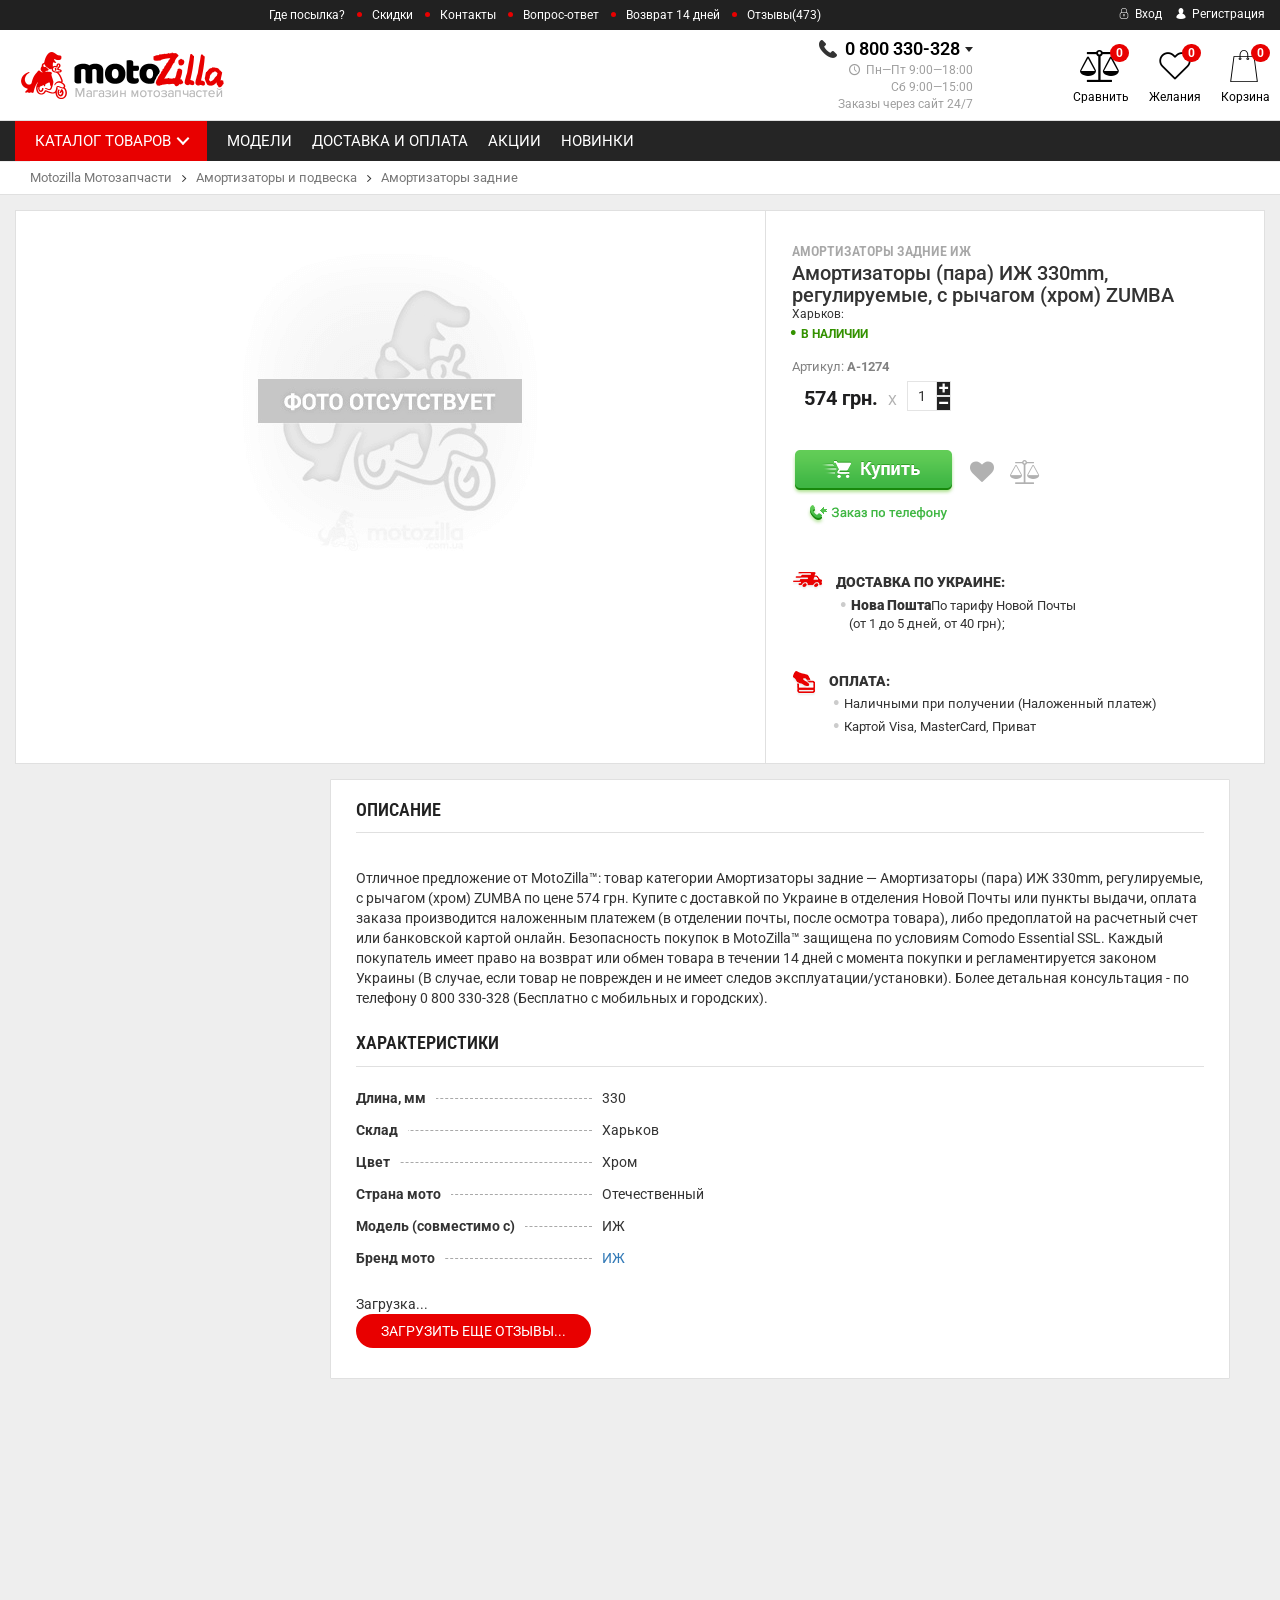
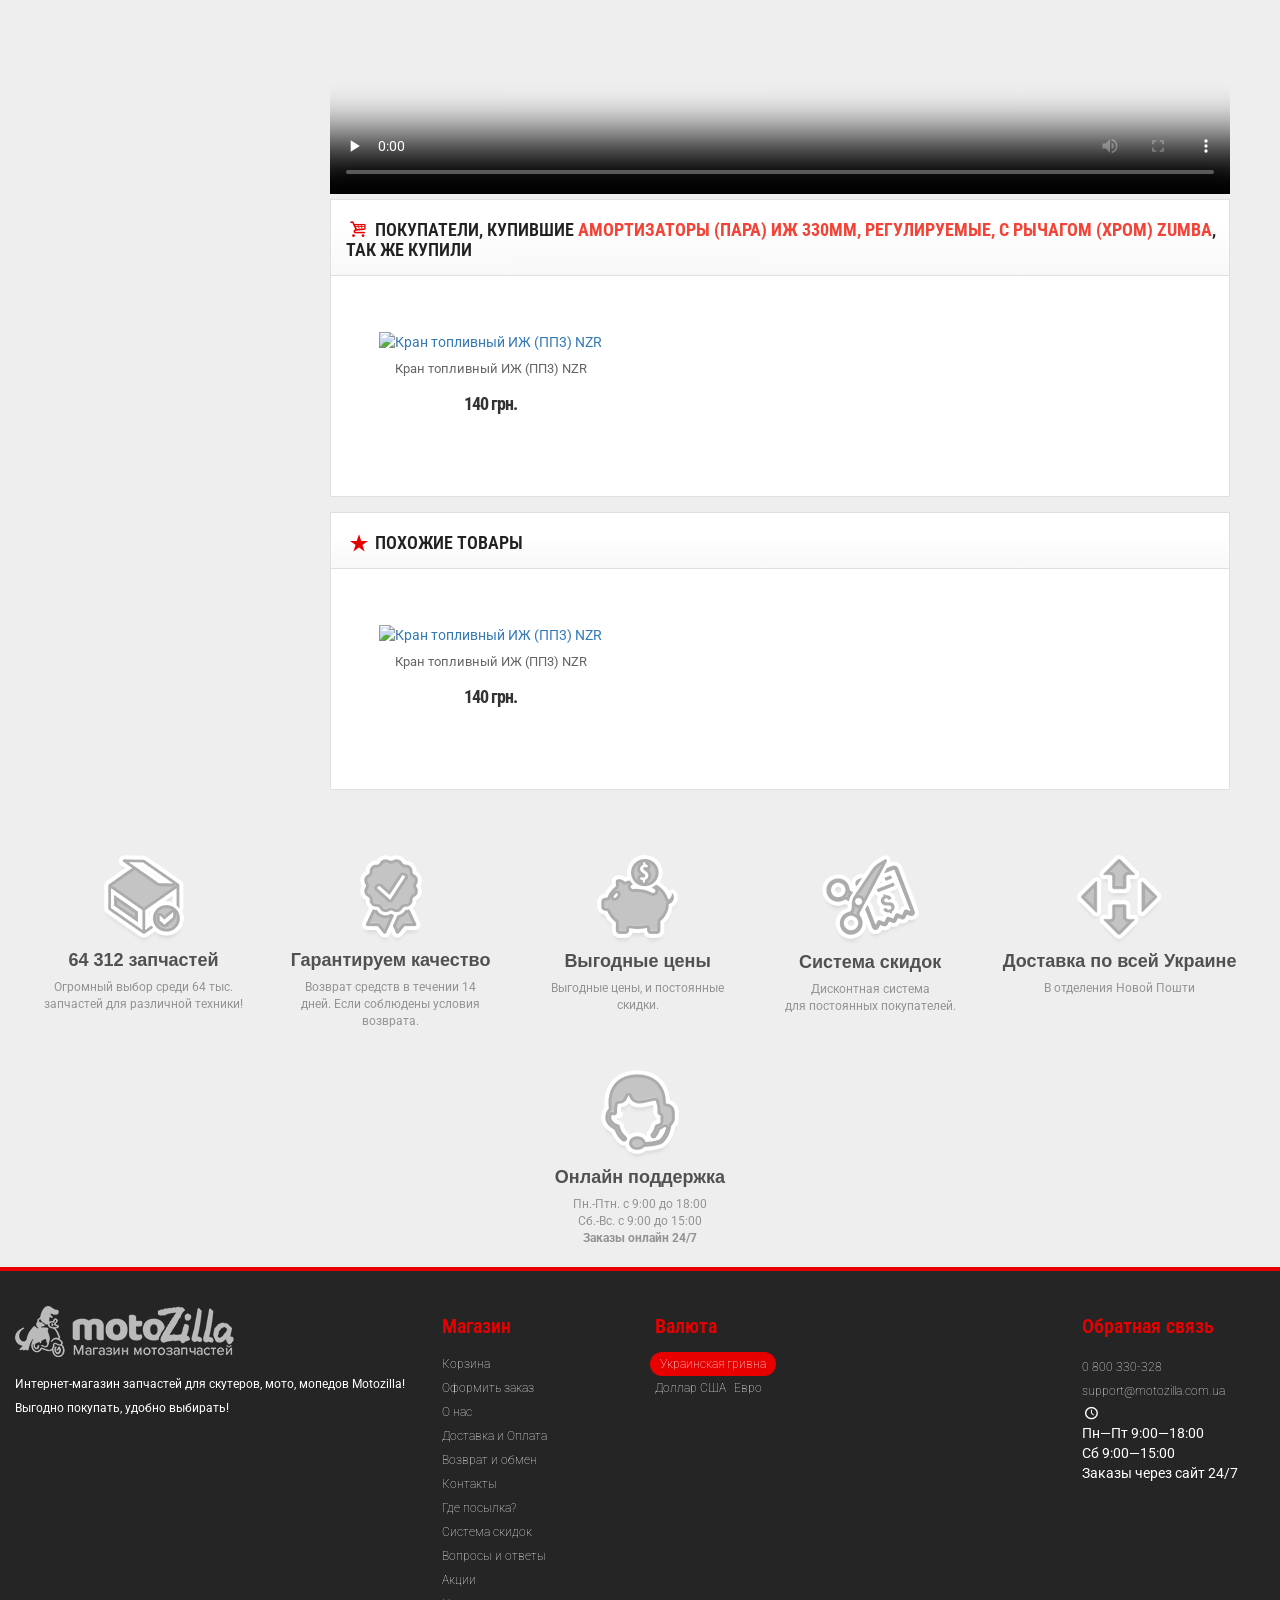
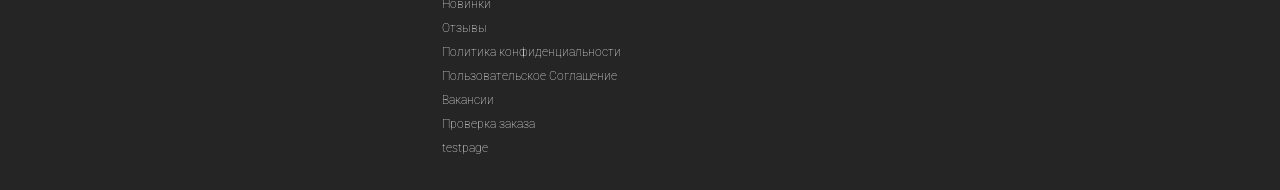
==== commit 192725b2: "Add files via upload" ====
--- a/moto/products/product/index.html
+++ b/moto/products/product/index.html
@@ -320,12 +320,12 @@
 
              .epika .wide_horizontal_menu .cd-dropdown-content>li>a,
              .epika .navigation ul.pages>li>a {
-                 color: ;
+                 /* color: ; */
              }
 
              .epika .wide_horizontal_menu .cd-dropdown-content>li>a .more-cat:before,
              .epika .wide_horizontal_menu .cd-dropdown-content>li>a .more-cat:after {
-                 background: ;
+                 /* background: ; */
              }
 
              .epika .wide_horizontal_menu .cd-dropdown-content>li.flexMenu-viewMore>a {
@@ -3497,7 +3497,7 @@
                                              <img itemprop="image" id="product-image"
                                                  alt="Амортизаторы (пара)   ИЖ   330mm, регулируемые, с рычагом   (хром)   ZUMBA"
                                                  title="Амортизаторы (пара)   ИЖ   330mm, регулируемые, с рычагом   (хром)   ZUMBA"
-                                                 src="/wa-data/public/shop/products/83/62/46283/images/186239/186239.700.jpg">
+                                                 src="../../img/nophoto.png">
                                          </a>
                                          <div id="switching-image" style="display: none;"></div>
                                      </div>
